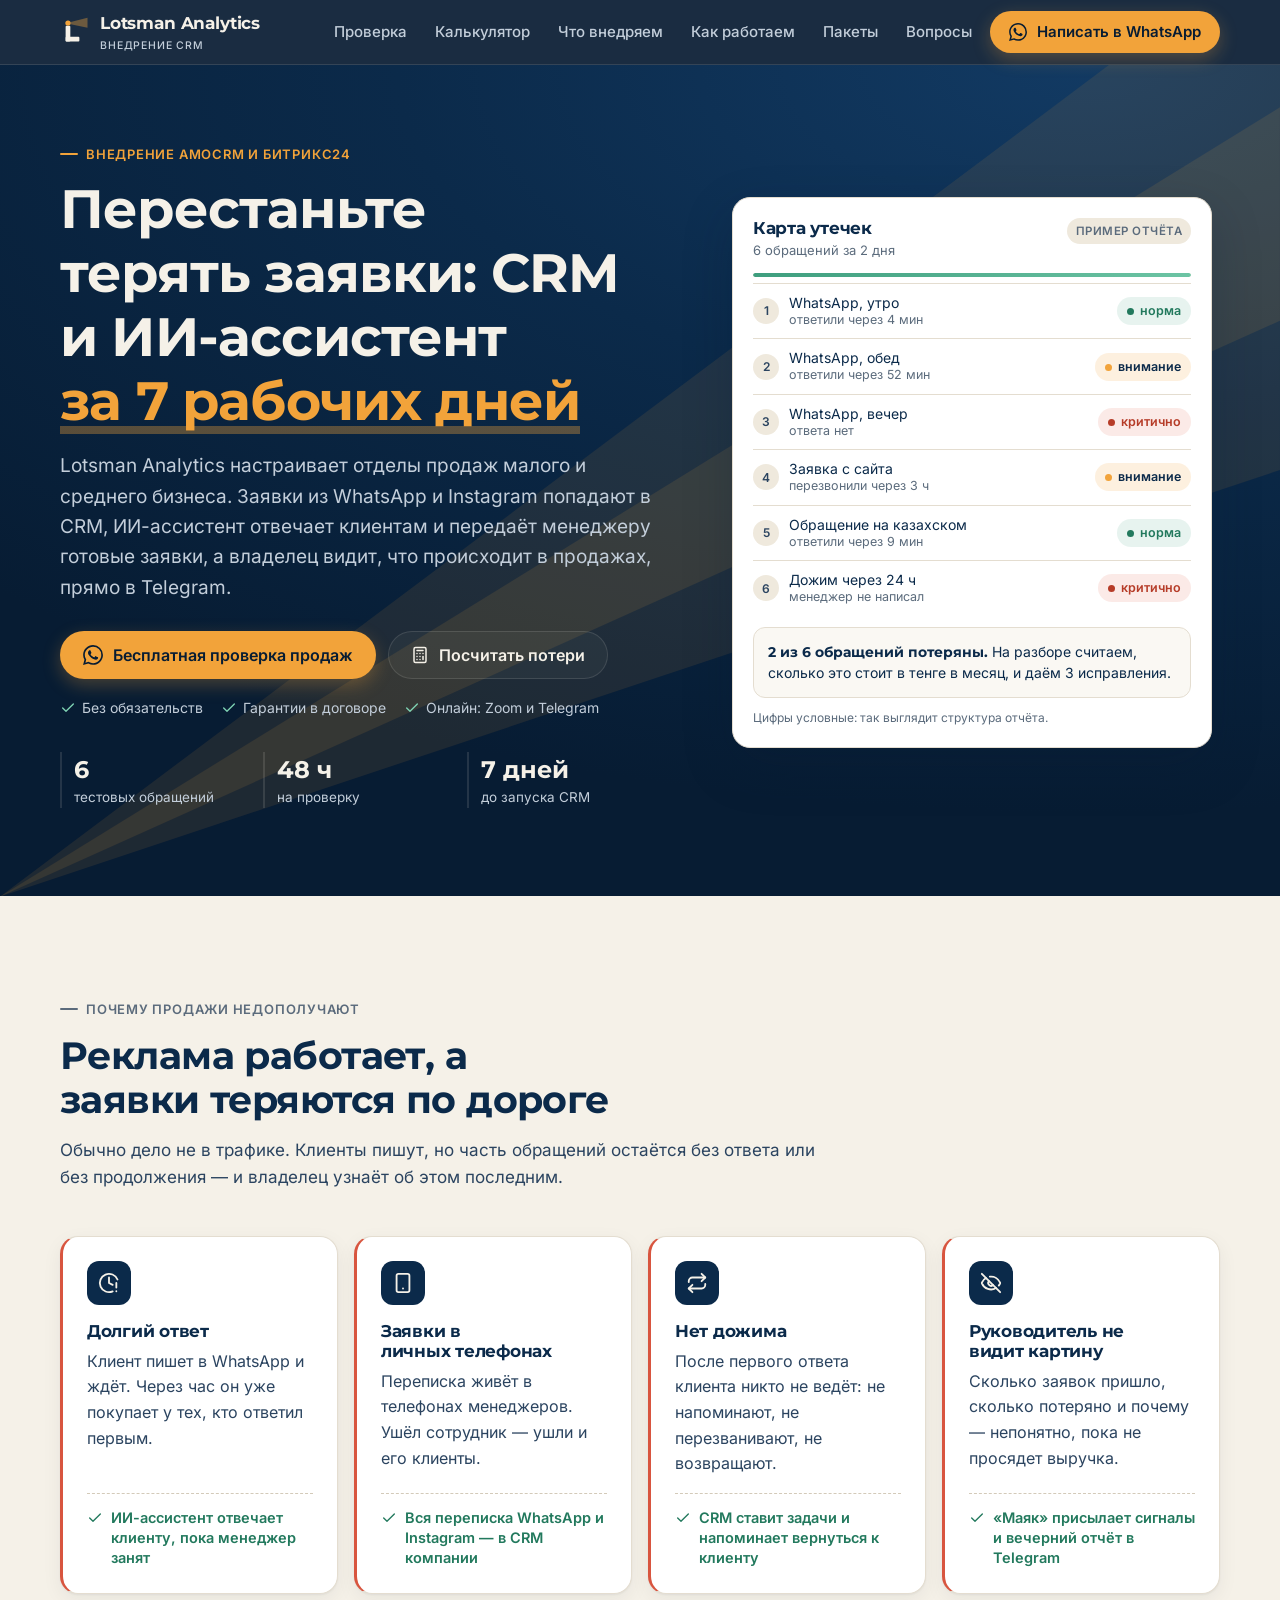
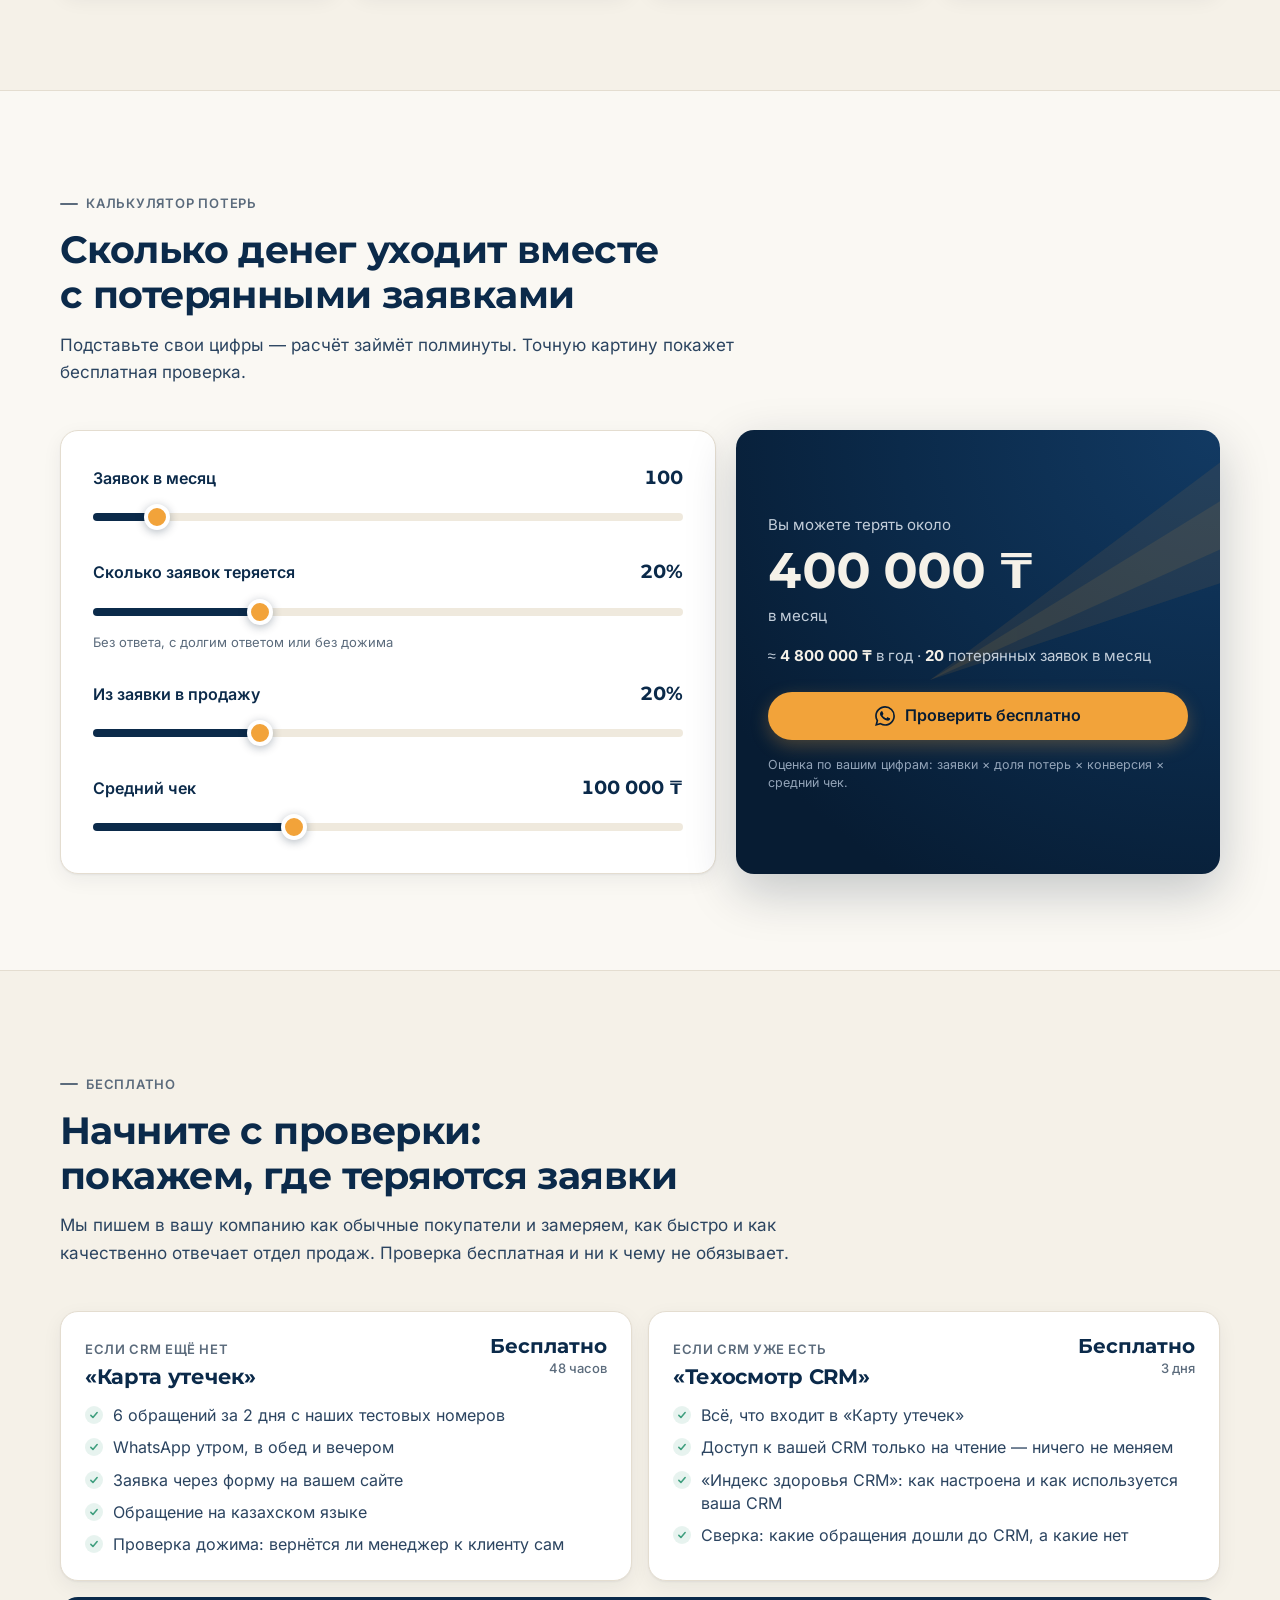
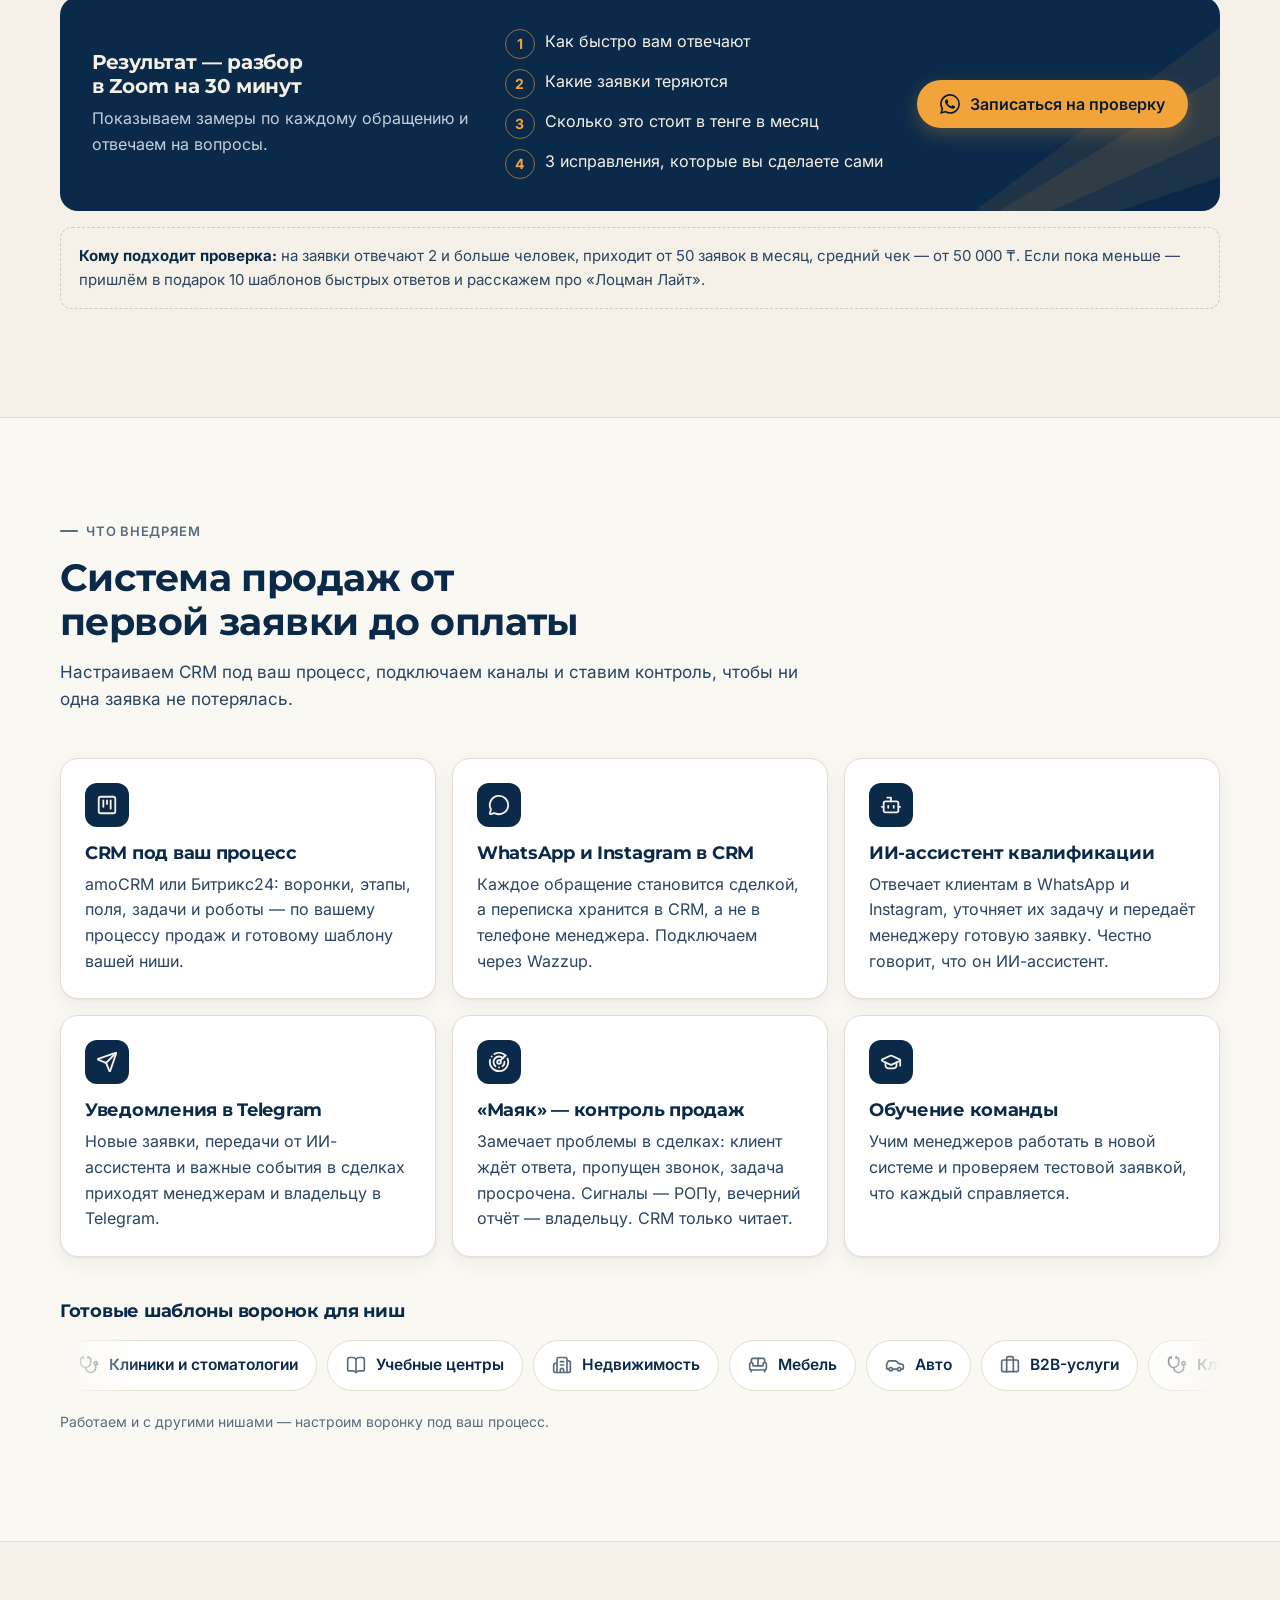
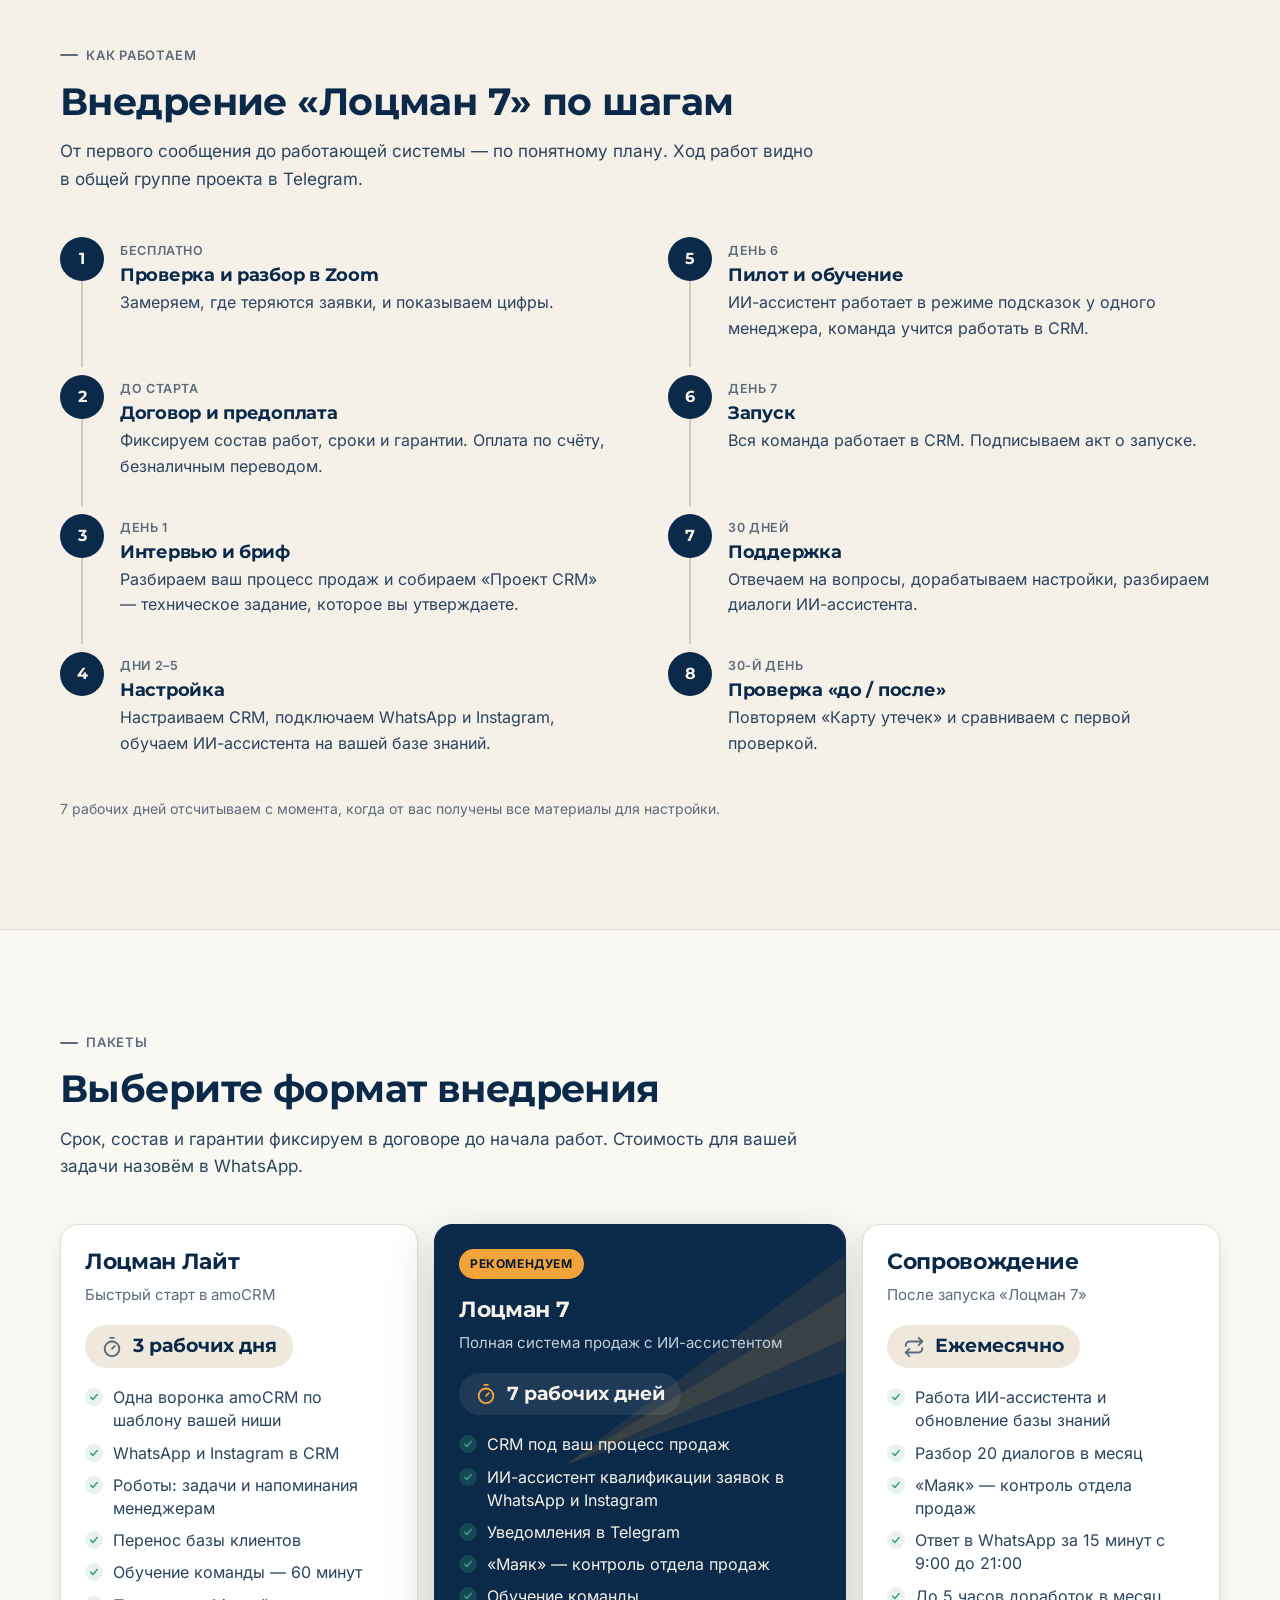
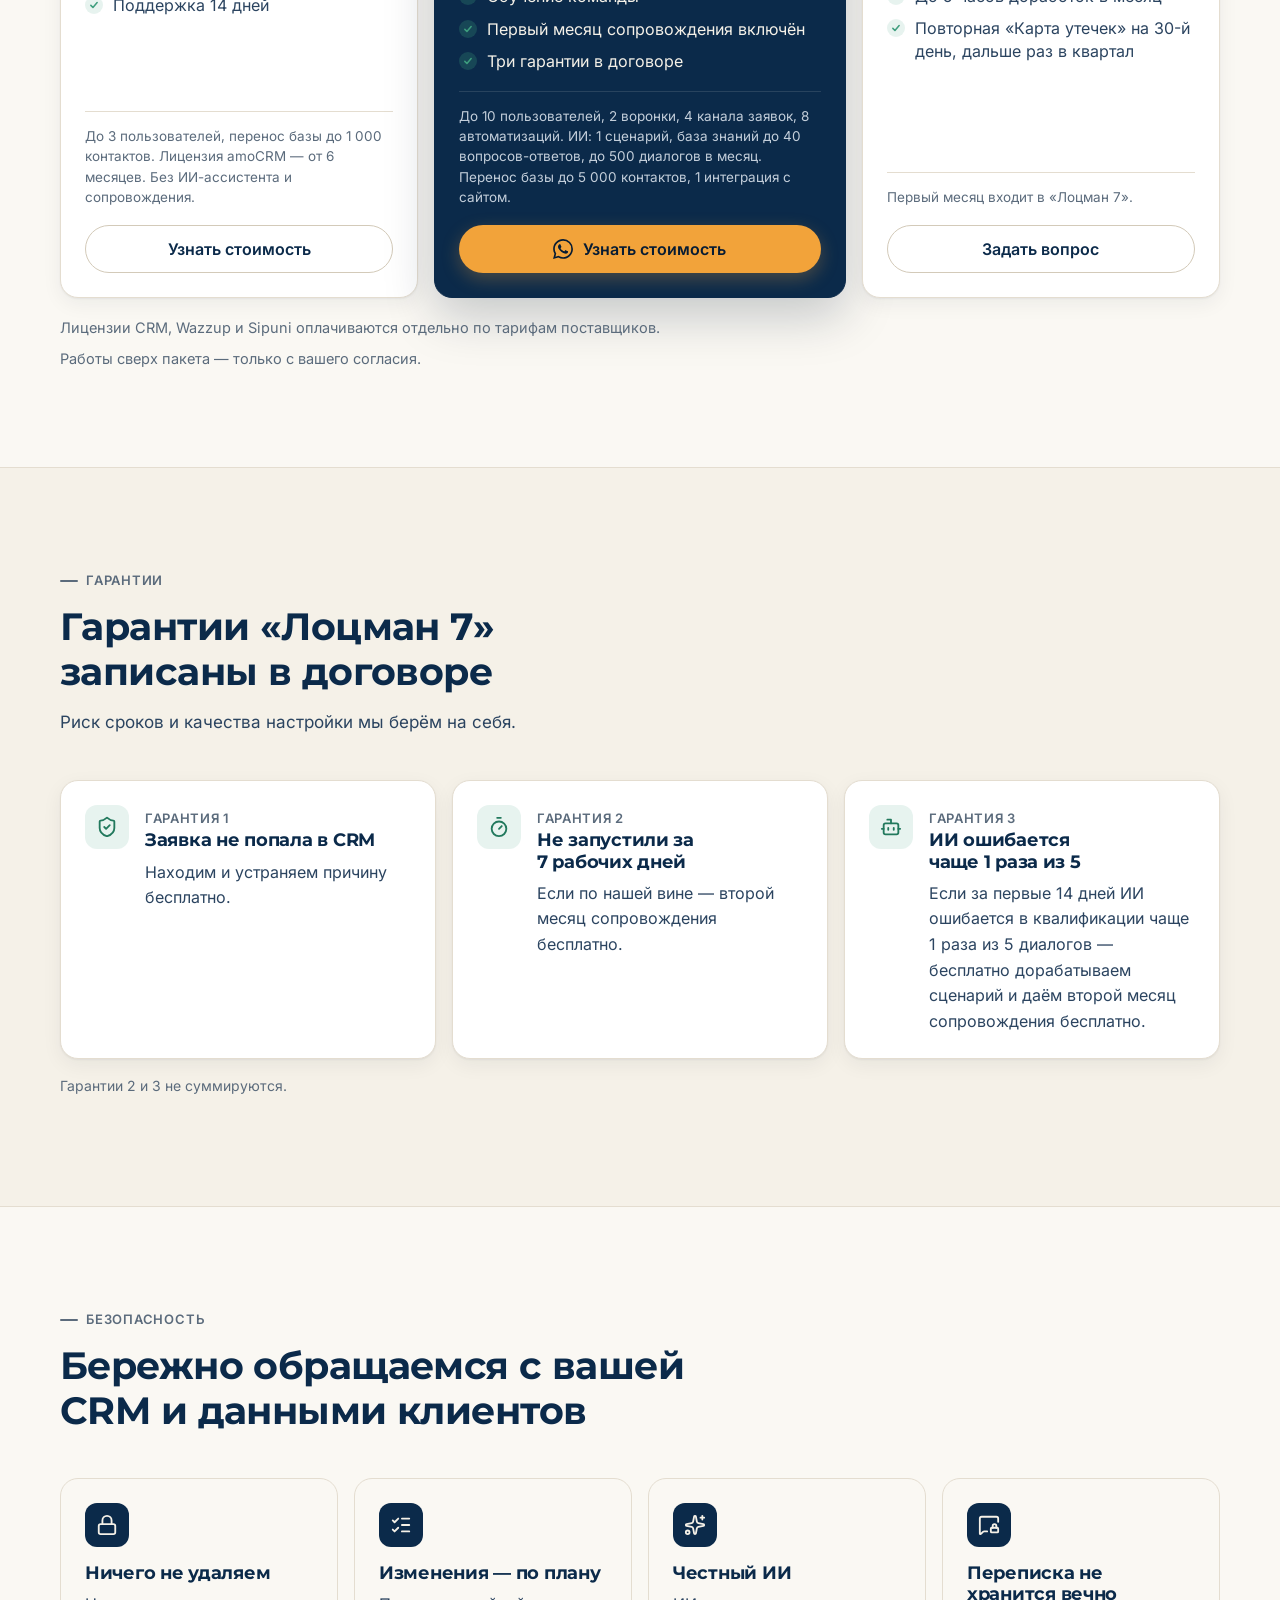
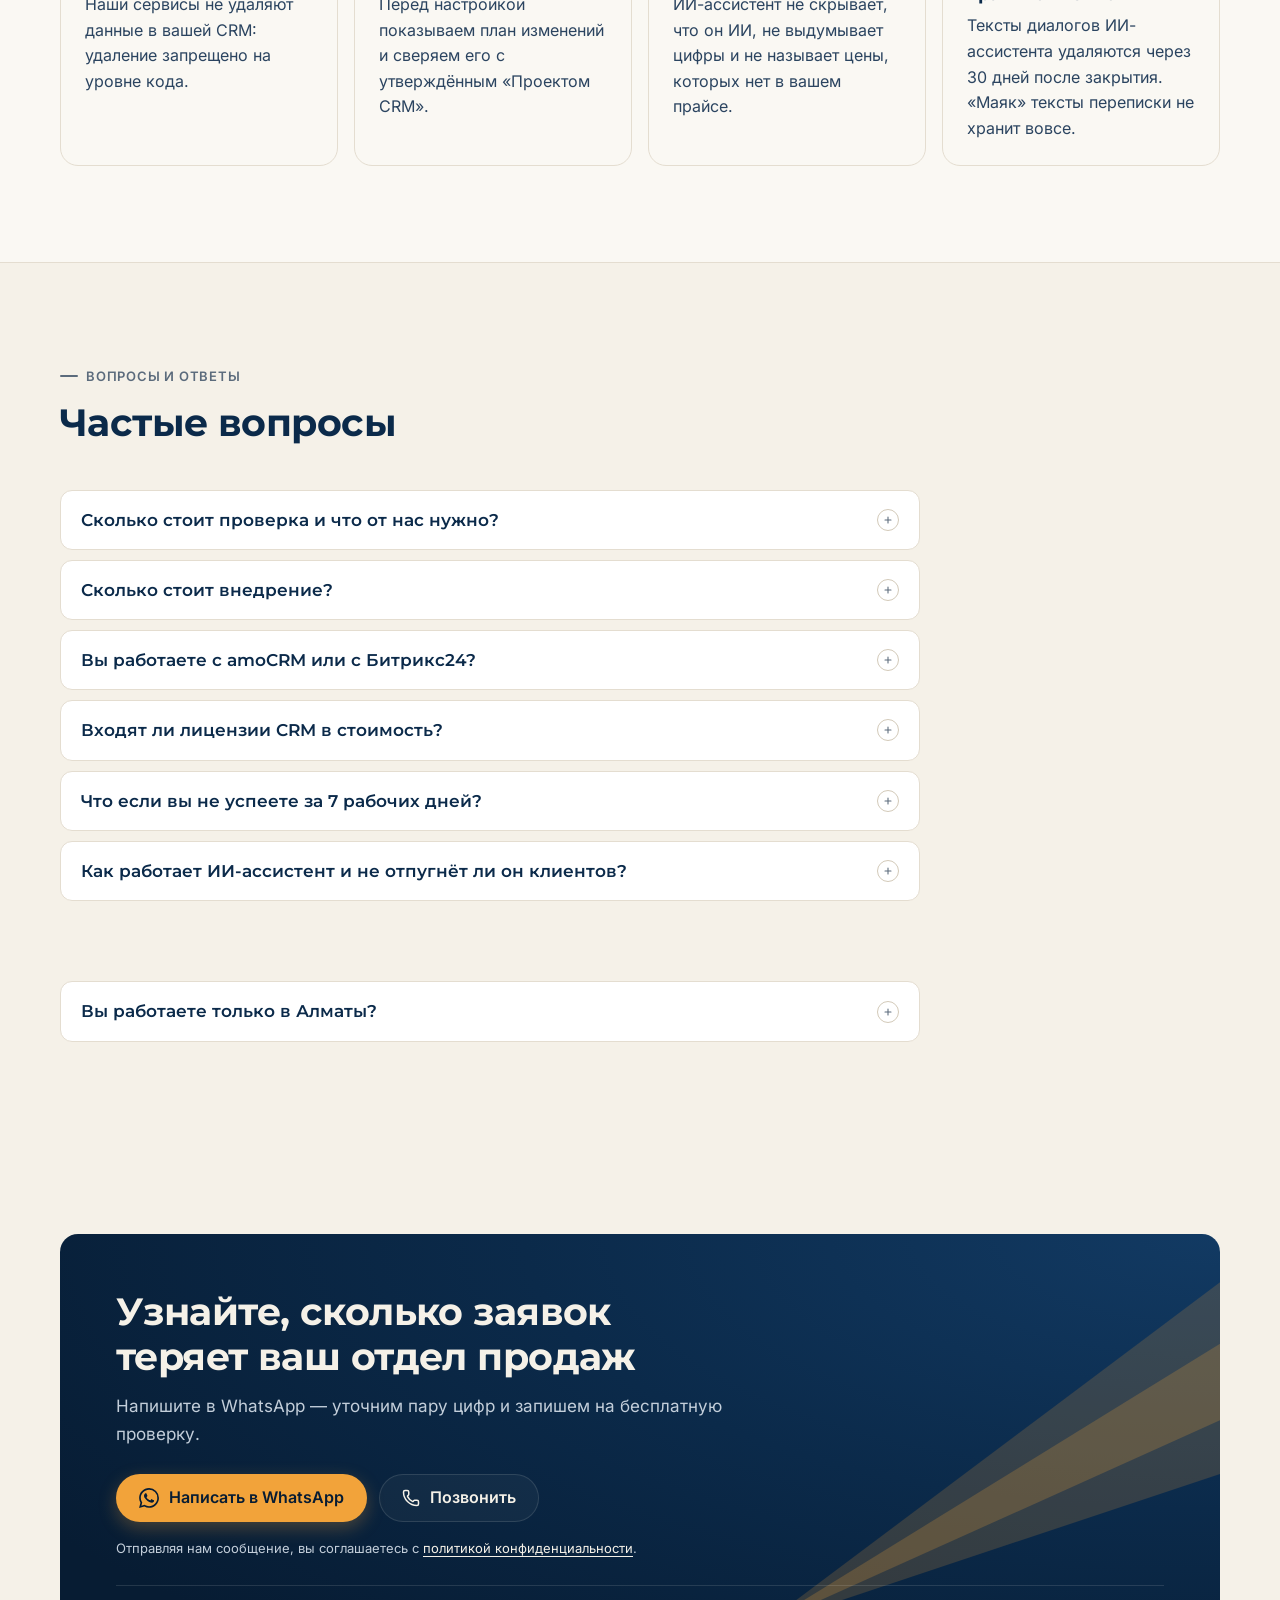
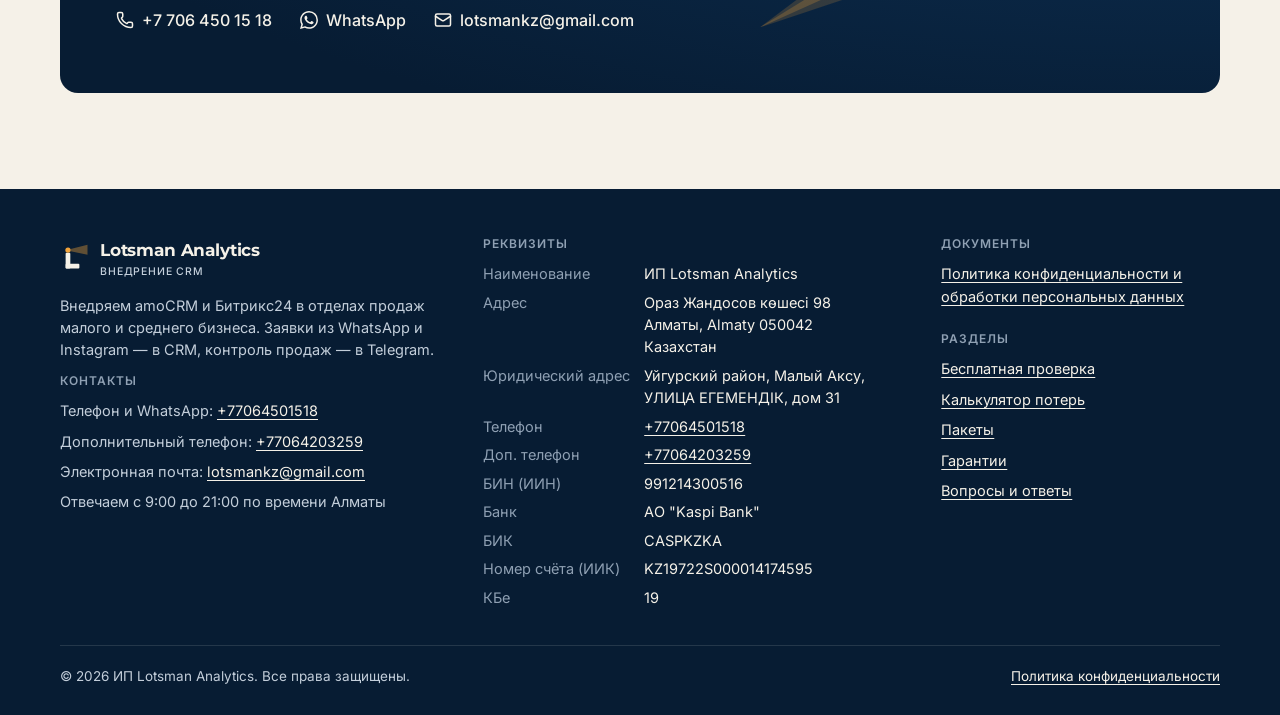
==== index.html @ 72b91cef "Fix stale styles after updates: version CSS/JS and revalidate pages Browsers that had visited the si" ====
<!doctype html>
<html lang="ru">
<head>
  <meta charset="utf-8">
  <meta name="viewport" content="width=device-width, initial-scale=1">
  <meta name="facebook-domain-verification" content="cef0v7srx49qwy88oz8ga9rfdm6wte" />
  <title>Lotsman Analytics — внедрение amoCRM и Битрикс24 за 7 рабочих дней</title>
  <meta name="description" content="ИП Lotsman Analytics внедряет amoCRM и Битрикс24 в отделах продаж: заявки из WhatsApp и Instagram в CRM, ИИ-ассистент квалификации, контроль продаж в Telegram. Бесплатная проверка отдела продаж.">
  <meta name="theme-color" content="#071c33">
  <meta property="og:type" content="website">
  <meta property="og:locale" content="ru_RU">
  <meta property="og:site_name" content="Lotsman Analytics">
  <meta property="og:title" content="Lotsman Analytics — CRM и ИИ-ассистент за 7 рабочих дней">
  <meta property="og:description" content="Находим, где отдел продаж теряет заявки, и настраиваем amoCRM или Битрикс24 под ваш процесс. Проверка отдела продаж — бесплатно.">
  <meta property="og:url" content="https://lotsman.kz/">
  <meta property="og:image" content="https://lotsman.kz/assets/og.jpg">
  <meta property="og:image:width" content="1200">
  <meta property="og:image:height" content="630">
  <link rel="canonical" href="https://lotsman.kz/">
  <link rel="icon" href="/favicon.svg" type="image/svg+xml">
  <link rel="apple-touch-icon" href="/apple-touch-icon.png">
  <link rel="preload" href="/assets/fonts/montserrat-cyrillic-wght-normal.woff2" as="font" type="font/woff2" crossorigin>
  <link rel="preload" href="/assets/fonts/inter-cyrillic-wght-normal.woff2" as="font" type="font/woff2" crossorigin>
  <link rel="stylesheet" href="/assets/styles.css?v=fd46800ee1">
  <script src="/assets/site.js?v=9606e13148"></script>
  <script type="application/ld+json">
  {
    "@context": "https://schema.org",
    "@type": "Organization",
    "name": "Lotsman Analytics",
    "url": "https://lotsman.kz/",
    "logo": "https://lotsman.kz/favicon.svg",
    "legalName": "ИП Lotsman Analytics",
    "description": "Внедрение amoCRM и Битрикс24 в отделах продаж малого и среднего бизнеса.",
    "telephone": "+77064501518",
    "email": "lotsmankz@gmail.com",
    "taxID": "991214300516",
    "address": {
      "@type": "PostalAddress",
      "streetAddress": "Ораз Жандосов көшесі 98",
      "addressLocality": "Алматы",
      "addressRegion": "Almaty",
      "postalCode": "050042",
      "addressCountry": "KZ"
    }
  }
  </script>
</head>
<body>
<a class="skip" href="#main">Перейти к содержанию</a>
<header class="header">
  <div class="wrap">
    <a class="brand" href="/" aria-label="Lotsman Analytics — на главную">
      <svg width="30" height="30" viewBox="0 0 48 48" aria-hidden="true"><polygon points="17,8 44,1 44,17 17,11.5" fill="#F2A33A" fill-opacity=".38"/><rect x="9" y="14" width="7.5" height="25" rx="1.5" fill="currentColor"/><rect x="9" y="31.5" width="22" height="7.5" rx="1.5" fill="currentColor"/><circle cx="12.75" cy="9.75" r="4.25" fill="#F2A33A"/></svg>
      <span>Lotsman Analytics<small>Внедрение CRM</small></span>
    </a>
    <nav class="nav" aria-label="Разделы сайта">
      <a href="/#check">Проверка</a>
      <a href="/#calc">Калькулятор</a>
      <a href="/#services">Что внедряем</a>
      <a href="/#process">Как работаем</a>
      <a href="/#packages">Пакеты</a>
      <a href="/#faq">Вопросы</a>
    </nav>
    <a class="btn btn-primary header-cta" href="https://wa.me/77064501518?text=%D0%97%D0%B4%D1%80%D0%B0%D0%B2%D1%81%D1%82%D0%B2%D1%83%D0%B9%D1%82%D0%B5!%20%D0%A5%D0%BE%D1%87%D1%83%20%D0%B1%D0%B5%D1%81%D0%BF%D0%BB%D0%B0%D1%82%D0%BD%D1%83%D1%8E%20%D0%BF%D1%80%D0%BE%D0%B2%D0%B5%D1%80%D0%BA%D1%83%20%D0%BE%D1%82%D0%B4%D0%B5%D0%BB%D0%B0%20%D0%BF%D1%80%D0%BE%D0%B4%D0%B0%D0%B6" target="_blank" rel="noopener"><svg width="18" height="18" viewBox="0 0 24 24" fill="currentColor" aria-hidden="true"><path d="M17.472 14.382c-.297-.149-1.758-.867-2.03-.967-.273-.099-.471-.148-.67.15-.197.297-.767.966-.94 1.164-.173.199-.347.223-.644.075-.297-.15-1.255-.463-2.39-1.475-.883-.788-1.48-1.761-1.653-2.059-.173-.297-.018-.458.13-.606.134-.133.298-.347.446-.52.149-.174.198-.298.298-.497.099-.198.05-.371-.025-.52-.075-.149-.669-1.612-.916-2.207-.242-.579-.487-.5-.669-.51-.173-.008-.371-.01-.57-.01-.198 0-.52.074-.792.372-.272.297-1.04 1.016-1.04 2.479 0 1.462 1.065 2.875 1.213 3.074.149.198 2.096 3.2 5.077 4.487.709.306 1.262.489 1.694.625.712.227 1.36.195 1.871.118.571-.085 1.758-.719 2.006-1.413.248-.694.248-1.289.173-1.413-.074-.124-.272-.198-.57-.347m-5.421 7.403h-.004a9.87 9.87 0 01-5.031-1.378l-.361-.214-3.741.982.998-3.648-.235-.374a9.86 9.86 0 01-1.51-5.26c.001-5.45 4.436-9.884 9.888-9.884 2.64 0 5.122 1.03 6.988 2.898a9.825 9.825 0 012.893 6.994c-.003 5.45-4.437 9.884-9.885 9.884m8.413-18.297A11.815 11.815 0 0012.05 0C5.495 0 .16 5.335.157 11.892c0 2.096.547 4.142 1.588 5.945L.057 24l6.305-1.654a11.882 11.882 0 005.683 1.448h.005c6.554 0 11.89-5.335 11.893-11.893a11.821 11.821 0 00-3.48-8.413Z"/></svg> Написать в WhatsApp</a>
    <button class="menu-btn" type="button" aria-expanded="false" aria-controls="mobile-nav" aria-label="Открыть меню"><svg width="22" height="22" viewBox="0 0 24 24" fill="none" stroke="currentColor" stroke-width="2" stroke-linecap="round" stroke-linejoin="round" aria-hidden="true"><path d="M4 5h16" /><path d="M4 12h16" /><path d="M4 19h16" /></svg></button>
  </div>
  <nav class="mobile-nav" id="mobile-nav" aria-label="Разделы сайта">
    <a href="/#check">Бесплатная проверка</a>
    <a href="/#calc">Калькулятор потерь</a>
    <a href="/#services">Что внедряем</a>
    <a href="/#process">Как работаем</a>
    <a href="/#packages">Пакеты</a>
    <a href="/#faq">Вопросы</a>
    <a href="/#contacts">Контакты</a>
    <a class="btn btn-primary" href="https://wa.me/77064501518?text=%D0%97%D0%B4%D1%80%D0%B0%D0%B2%D1%81%D1%82%D0%B2%D1%83%D0%B9%D1%82%D0%B5!%20%D0%A5%D0%BE%D1%87%D1%83%20%D0%B1%D0%B5%D1%81%D0%BF%D0%BB%D0%B0%D1%82%D0%BD%D1%83%D1%8E%20%D0%BF%D1%80%D0%BE%D0%B2%D0%B5%D1%80%D0%BA%D1%83%20%D0%BE%D1%82%D0%B4%D0%B5%D0%BB%D0%B0%20%D0%BF%D1%80%D0%BE%D0%B4%D0%B0%D0%B6" target="_blank" rel="noopener"><svg width="18" height="18" viewBox="0 0 24 24" fill="currentColor" aria-hidden="true"><path d="M17.472 14.382c-.297-.149-1.758-.867-2.03-.967-.273-.099-.471-.148-.67.15-.197.297-.767.966-.94 1.164-.173.199-.347.223-.644.075-.297-.15-1.255-.463-2.39-1.475-.883-.788-1.48-1.761-1.653-2.059-.173-.297-.018-.458.13-.606.134-.133.298-.347.446-.52.149-.174.198-.298.298-.497.099-.198.05-.371-.025-.52-.075-.149-.669-1.612-.916-2.207-.242-.579-.487-.5-.669-.51-.173-.008-.371-.01-.57-.01-.198 0-.52.074-.792.372-.272.297-1.04 1.016-1.04 2.479 0 1.462 1.065 2.875 1.213 3.074.149.198 2.096 3.2 5.077 4.487.709.306 1.262.489 1.694.625.712.227 1.36.195 1.871.118.571-.085 1.758-.719 2.006-1.413.248-.694.248-1.289.173-1.413-.074-.124-.272-.198-.57-.347m-5.421 7.403h-.004a9.87 9.87 0 01-5.031-1.378l-.361-.214-3.741.982.998-3.648-.235-.374a9.86 9.86 0 01-1.51-5.26c.001-5.45 4.436-9.884 9.888-9.884 2.64 0 5.122 1.03 6.988 2.898a9.825 9.825 0 012.893 6.994c-.003 5.45-4.437 9.884-9.885 9.884m8.413-18.297A11.815 11.815 0 0012.05 0C5.495 0 .16 5.335.157 11.892c0 2.096.547 4.142 1.588 5.945L.057 24l6.305-1.654a11.882 11.882 0 005.683 1.448h.005c6.554 0 11.89-5.335 11.893-11.893a11.821 11.821 0 00-3.48-8.413Z"/></svg> Написать в WhatsApp</a>
  </nav>
</header>

<main id="main">
  <!-- ============ Первый экран ============ -->
  <section class="hero" id="top">
    <svg class="ray" viewBox="0 0 240 200" aria-hidden="true"><polygon points="0,200 240,20 240,120" fill="#F2A33A" fill-opacity=".18"/><polygon points="0,200 240,52 240,92" fill="#F2A33A" fill-opacity=".22"/></svg>
    <div class="wrap">
      <div class="hero-copy">
        <span class="eyebrow enter" style="--d: 0">Внедрение amoCRM и Битрикс24</span>
        <h1 class="enter" style="--d: 1">Перестаньте терять заявки: CRM и ИИ-ассистент <em>за 7&nbsp;рабочих&nbsp;дней</em></h1>
        <p class="lead enter" style="--d: 2">Lotsman Analytics настраивает отделы продаж малого и среднего бизнеса. Заявки из WhatsApp и Instagram попадают в CRM, ИИ-ассистент отвечает клиентам и передаёт менеджеру готовые заявки, а владелец видит, что происходит в продажах, прямо в Telegram.</p>
        <div class="hero-actions enter" style="--d: 3">
          <a class="btn btn-primary btn-shine" href="https://wa.me/77064501518?text=%D0%97%D0%B4%D1%80%D0%B0%D0%B2%D1%81%D1%82%D0%B2%D1%83%D0%B9%D1%82%D0%B5!%20%D0%A5%D0%BE%D1%87%D1%83%20%D0%B1%D0%B5%D1%81%D0%BF%D0%BB%D0%B0%D1%82%D0%BD%D1%83%D1%8E%20%D0%BF%D1%80%D0%BE%D0%B2%D0%B5%D1%80%D0%BA%D1%83%20%D0%BE%D1%82%D0%B4%D0%B5%D0%BB%D0%B0%20%D0%BF%D1%80%D0%BE%D0%B4%D0%B0%D0%B6" target="_blank" rel="noopener"><svg width="20" height="20" viewBox="0 0 24 24" fill="currentColor" aria-hidden="true"><path d="M17.472 14.382c-.297-.149-1.758-.867-2.03-.967-.273-.099-.471-.148-.67.15-.197.297-.767.966-.94 1.164-.173.199-.347.223-.644.075-.297-.15-1.255-.463-2.39-1.475-.883-.788-1.48-1.761-1.653-2.059-.173-.297-.018-.458.13-.606.134-.133.298-.347.446-.52.149-.174.198-.298.298-.497.099-.198.05-.371-.025-.52-.075-.149-.669-1.612-.916-2.207-.242-.579-.487-.5-.669-.51-.173-.008-.371-.01-.57-.01-.198 0-.52.074-.792.372-.272.297-1.04 1.016-1.04 2.479 0 1.462 1.065 2.875 1.213 3.074.149.198 2.096 3.2 5.077 4.487.709.306 1.262.489 1.694.625.712.227 1.36.195 1.871.118.571-.085 1.758-.719 2.006-1.413.248-.694.248-1.289.173-1.413-.074-.124-.272-.198-.57-.347m-5.421 7.403h-.004a9.87 9.87 0 01-5.031-1.378l-.361-.214-3.741.982.998-3.648-.235-.374a9.86 9.86 0 01-1.51-5.26c.001-5.45 4.436-9.884 9.888-9.884 2.64 0 5.122 1.03 6.988 2.898a9.825 9.825 0 012.893 6.994c-.003 5.45-4.437 9.884-9.885 9.884m8.413-18.297A11.815 11.815 0 0012.05 0C5.495 0 .16 5.335.157 11.892c0 2.096.547 4.142 1.588 5.945L.057 24l6.305-1.654a11.882 11.882 0 005.683 1.448h.005c6.554 0 11.89-5.335 11.893-11.893a11.821 11.821 0 00-3.48-8.413Z"/></svg> Бесплатная проверка продаж</a>
          <a class="btn btn-ghost" href="#calc"><svg width="18" height="18" viewBox="0 0 24 24" fill="none" stroke="currentColor" stroke-width="2" stroke-linecap="round" stroke-linejoin="round" aria-hidden="true"><rect width="16" height="20" x="4" y="2" rx="2" /><line x1="8" x2="16" y1="6" y2="6" /><line x1="16" x2="16" y1="14" y2="18" /><path d="M16 10h.01" /><path d="M12 10h.01" /><path d="M8 10h.01" /><path d="M12 14h.01" /><path d="M8 14h.01" /><path d="M12 18h.01" /><path d="M8 18h.01" /></svg> Посчитать потери</a>
        </div>
        <ul class="trust enter" style="--d: 4">
          <li><svg width="16" height="16" viewBox="0 0 24 24" fill="none" stroke="currentColor" stroke-width="2" stroke-linecap="round" stroke-linejoin="round" aria-hidden="true"><path d="M20 6 9 17l-5-5" /></svg> Без обязательств</li>
          <li><svg width="16" height="16" viewBox="0 0 24 24" fill="none" stroke="currentColor" stroke-width="2" stroke-linecap="round" stroke-linejoin="round" aria-hidden="true"><path d="M20 6 9 17l-5-5" /></svg> Гарантии в договоре</li>
          <li><svg width="16" height="16" viewBox="0 0 24 24" fill="none" stroke="currentColor" stroke-width="2" stroke-linecap="round" stroke-linejoin="round" aria-hidden="true"><path d="M20 6 9 17l-5-5" /></svg> Онлайн: Zoom и Telegram</li>
        </ul>
        <ul class="facts enter" style="--d: 5">
          <li><b><span data-count="6">6</span></b>тестовых обращений</li>
          <li><b><span data-count="48">48</span> ч</b>на проверку</li>
          <li><b><span data-count="7">7</span> дней</b>до запуска CRM</li>
        </ul>
      </div>

      <figure class="report enter-card" aria-label="Пример отчёта «Карта утечек»">
        <div class="report-head">
          <div>
            <h2>Карта утечек</h2>
            <p>6 обращений за 2 дня</p>
          </div>
          <span class="tag">Пример отчёта</span>
        </div>
        <div class="report-progress" aria-hidden="true"><span></span></div>
        <ul class="report-list">
          <li><span class="n">1</span><span class="what">WhatsApp, утро<small>ответили через 4 мин</small></span><span class="pill ok">норма</span></li>
          <li><span class="n">2</span><span class="what">WhatsApp, обед<small>ответили через 52 мин</small></span><span class="pill warn">внимание</span></li>
          <li><span class="n">3</span><span class="what">WhatsApp, вечер<small>ответа нет</small></span><span class="pill bad">критично</span></li>
          <li><span class="n">4</span><span class="what">Заявка с сайта<small>перезвонили через 3 ч</small></span><span class="pill warn">внимание</span></li>
          <li><span class="n">5</span><span class="what">Обращение на казахском<small>ответили через 9 мин</small></span><span class="pill ok">норма</span></li>
          <li><span class="n">6</span><span class="what">Дожим через 24 ч<small>менеджер не написал</small></span><span class="pill bad">критично</span></li>
        </ul>
        <div class="report-sum"><b>2 из 6 обращений потеряны.</b> На разборе считаем, сколько это стоит в тенге в месяц, и даём 3 исправления.</div>
        <figcaption class="report-note">Цифры условные: так выглядит структура отчёта.</figcaption>
      </figure>
    </div>
  </section>

  <!-- ============ Проблемы и решения ============ -->
  <section class="section pain" id="problem" aria-labelledby="problem-title">
    <div class="wrap">
      <div class="section-head" data-reveal>
        <span class="eyebrow">Почему продажи недополучают</span>
        <h2 id="problem-title">Реклама работает, а заявки теряются по дороге</h2>
        <p>Обычно дело не в трафике. Клиенты пишут, но часть обращений остаётся без ответа или без продолжения — и владелец узнаёт об этом последним.</p>
      </div>
      <div class="grid grid-4" data-stagger>
        <article class="card pain-card" data-reveal>
          <div class="icon"><svg width="22" height="22" viewBox="0 0 24 24" fill="none" stroke="currentColor" stroke-width="2" stroke-linecap="round" stroke-linejoin="round" aria-hidden="true"><path d="M12 6v6l4 2" /><path d="M20 12v5" /><path d="M20 21h.01" /><path d="M21.25 8.2A10 10 0 1 0 16 21.16" /></svg></div>
          <h3>Долгий ответ</h3>
          <p>Клиент пишет в WhatsApp и ждёт. Через час он уже покупает у тех, кто ответил первым.</p>
          <p class="fix"><svg width="16" height="16" viewBox="0 0 24 24" fill="none" stroke="currentColor" stroke-width="2" stroke-linecap="round" stroke-linejoin="round" aria-hidden="true"><path d="M20 6 9 17l-5-5" /></svg><span>ИИ-ассистент отвечает клиенту, пока менеджер занят</span></p>
        </article>
        <article class="card pain-card" data-reveal>
          <div class="icon"><svg width="22" height="22" viewBox="0 0 24 24" fill="none" stroke="currentColor" stroke-width="2" stroke-linecap="round" stroke-linejoin="round" aria-hidden="true"><rect width="14" height="20" x="5" y="2" rx="2" ry="2" /><path d="M12 18h.01" /></svg></div>
          <h3>Заявки в личных телефонах</h3>
          <p>Переписка живёт в телефонах менеджеров. Ушёл сотрудник — ушли и его клиенты.</p>
          <p class="fix"><svg width="16" height="16" viewBox="0 0 24 24" fill="none" stroke="currentColor" stroke-width="2" stroke-linecap="round" stroke-linejoin="round" aria-hidden="true"><path d="M20 6 9 17l-5-5" /></svg><span>Вся переписка WhatsApp и Instagram — в CRM компании</span></p>
        </article>
        <article class="card pain-card" data-reveal>
          <div class="icon"><svg width="22" height="22" viewBox="0 0 24 24" fill="none" stroke="currentColor" stroke-width="2" stroke-linecap="round" stroke-linejoin="round" aria-hidden="true"><path d="m17 2 4 4-4 4" /><path d="M3 11v-1a4 4 0 0 1 4-4h14" /><path d="m7 22-4-4 4-4" /><path d="M21 13v1a4 4 0 0 1-4 4H3" /></svg></div>
          <h3>Нет дожима</h3>
          <p>После первого ответа клиента никто не ведёт: не напоминают, не перезванивают, не возвращают.</p>
          <p class="fix"><svg width="16" height="16" viewBox="0 0 24 24" fill="none" stroke="currentColor" stroke-width="2" stroke-linecap="round" stroke-linejoin="round" aria-hidden="true"><path d="M20 6 9 17l-5-5" /></svg><span>CRM ставит задачи и напоминает вернуться к клиенту</span></p>
        </article>
        <article class="card pain-card" data-reveal>
          <div class="icon"><svg width="22" height="22" viewBox="0 0 24 24" fill="none" stroke="currentColor" stroke-width="2" stroke-linecap="round" stroke-linejoin="round" aria-hidden="true"><path d="M10.733 5.076a10.744 10.744 0 0 1 11.205 6.575 1 1 0 0 1 0 .696 10.747 10.747 0 0 1-1.444 2.49" /><path d="M14.084 14.158a3 3 0 0 1-4.242-4.242" /><path d="M17.479 17.499a10.75 10.75 0 0 1-15.417-5.151 1 1 0 0 1 0-.696 10.75 10.75 0 0 1 4.446-5.143" /><path d="m2 2 20 20" /></svg></div>
          <h3>Руководитель не видит картину</h3>
          <p>Сколько заявок пришло, сколько потеряно и почему — непонятно, пока не просядет выручка.</p>
          <p class="fix"><svg width="16" height="16" viewBox="0 0 24 24" fill="none" stroke="currentColor" stroke-width="2" stroke-linecap="round" stroke-linejoin="round" aria-hidden="true"><path d="M20 6 9 17l-5-5" /></svg><span>«Маяк» присылает сигналы и вечерний отчёт в Telegram</span></p>
        </article>
      </div>
    </div>
  </section>

  <!-- ============ Калькулятор потерь ============ -->
  <section class="section alt" id="calc" aria-labelledby="calc-title">
    <div class="wrap">
      <div class="section-head" data-reveal>
        <span class="eyebrow">Калькулятор потерь</span>
        <h2 id="calc-title">Сколько денег уходит вместе с потерянными заявками</h2>
        <p>Подставьте свои цифры — расчёт займёт полминуты. Точную картину покажет бесплатная проверка.</p>
      </div>
      <div class="calc" data-reveal="zoom">
        <div class="calc-inputs">
          <label class="field">
            <span class="field-top"><span>Заявок в месяц</span><output id="o-leads" for="c-leads">100</output></span>
            <input type="range" id="c-leads" min="10" max="1000" step="10" value="100">
          </label>
          <label class="field">
            <span class="field-top"><span>Сколько заявок теряется</span><output id="o-loss" for="c-loss">20%</output></span>
            <input type="range" id="c-loss" min="5" max="60" step="1" value="20">
            <span class="field-hint">Без ответа, с долгим ответом или без дожима</span>
          </label>
          <label class="field">
            <span class="field-top"><span>Из заявки в продажу</span><output id="o-conv" for="c-conv">20%</output></span>
            <input type="range" id="c-conv" min="5" max="60" step="1" value="20">
          </label>
          <label class="field">
            <span class="field-top"><span>Средний чек</span><output id="o-check" for="c-check">100&nbsp;000&nbsp;₸</output></span>
            <input type="range" id="c-check" min="0" max="15" step="1" value="5">
          </label>
        </div>
        <div class="calc-result">
          <svg class="ray" viewBox="0 0 240 200" aria-hidden="true"><polygon points="0,200 240,20 240,120" fill="#F2A33A" fill-opacity=".18"/><polygon points="0,200 240,52 240,92" fill="#F2A33A" fill-opacity=".22"/></svg>
          <span class="calc-label">Вы можете терять около</span>
          <strong class="calc-sum"><span id="c-month">400&nbsp;000</span>&nbsp;₸</strong>
          <span class="calc-label">в месяц</span>
          <p class="calc-meta">≈ <b><span id="c-year">4&nbsp;800&nbsp;000</span>&nbsp;₸</b> в год · <b id="c-lost">20</b> потерянных заявок в месяц</p>
          <a class="btn btn-primary btn-shine" id="c-cta" href="https://wa.me/77064501518?text=%D0%97%D0%B4%D1%80%D0%B0%D0%B2%D1%81%D1%82%D0%B2%D1%83%D0%B9%D1%82%D0%B5!%20%D0%A5%D0%BE%D1%87%D1%83%20%D0%B1%D0%B5%D1%81%D0%BF%D0%BB%D0%B0%D1%82%D0%BD%D1%83%D1%8E%20%D0%BF%D1%80%D0%BE%D0%B2%D0%B5%D1%80%D0%BA%D1%83%20%D0%BE%D1%82%D0%B4%D0%B5%D0%BB%D0%B0%20%D0%BF%D1%80%D0%BE%D0%B4%D0%B0%D0%B6" target="_blank" rel="noopener"><svg width="20" height="20" viewBox="0 0 24 24" fill="currentColor" aria-hidden="true"><path d="M17.472 14.382c-.297-.149-1.758-.867-2.03-.967-.273-.099-.471-.148-.67.15-.197.297-.767.966-.94 1.164-.173.199-.347.223-.644.075-.297-.15-1.255-.463-2.39-1.475-.883-.788-1.48-1.761-1.653-2.059-.173-.297-.018-.458.13-.606.134-.133.298-.347.446-.52.149-.174.198-.298.298-.497.099-.198.05-.371-.025-.52-.075-.149-.669-1.612-.916-2.207-.242-.579-.487-.5-.669-.51-.173-.008-.371-.01-.57-.01-.198 0-.52.074-.792.372-.272.297-1.04 1.016-1.04 2.479 0 1.462 1.065 2.875 1.213 3.074.149.198 2.096 3.2 5.077 4.487.709.306 1.262.489 1.694.625.712.227 1.36.195 1.871.118.571-.085 1.758-.719 2.006-1.413.248-.694.248-1.289.173-1.413-.074-.124-.272-.198-.57-.347m-5.421 7.403h-.004a9.87 9.87 0 01-5.031-1.378l-.361-.214-3.741.982.998-3.648-.235-.374a9.86 9.86 0 01-1.51-5.26c.001-5.45 4.436-9.884 9.888-9.884 2.64 0 5.122 1.03 6.988 2.898a9.825 9.825 0 012.893 6.994c-.003 5.45-4.437 9.884-9.885 9.884m8.413-18.297A11.815 11.815 0 0012.05 0C5.495 0 .16 5.335.157 11.892c0 2.096.547 4.142 1.588 5.945L.057 24l6.305-1.654a11.882 11.882 0 005.683 1.448h.005c6.554 0 11.89-5.335 11.893-11.893a11.821 11.821 0 00-3.48-8.413Z"/></svg> Проверить бесплатно</a>
          <small class="calc-note">Оценка по вашим цифрам: заявки × доля потерь × конверсия × средний чек.</small>
        </div>
      </div>
    </div>
  </section>

  <!-- ============ Бесплатная проверка ============ -->
  <section class="section" id="check" aria-labelledby="check-title">
    <div class="wrap">
      <div class="section-head" data-reveal>
        <span class="eyebrow">Бесплатно</span>
        <h2 id="check-title">Начните с проверки: покажем, где теряются заявки</h2>
        <p>Мы пишем в вашу компанию как обычные покупатели и замеряем, как быстро и как качественно отвечает отдел продаж. Проверка бесплатная и ни к чему не обязывает.</p>
      </div>

      <div class="offer" data-stagger>
        <article class="card" data-reveal>
          <div class="offer-top">
            <div>
              <span class="who">Если CRM ещё нет</span>
              <h3>«Карта утечек»</h3>
            </div>
            <div class="price-tag">Бесплатно<small>48 часов</small></div>
          </div>
          <ul class="checks">
            <li>6 обращений за 2 дня с наших тестовых номеров</li>
            <li>WhatsApp утром, в обед и вечером</li>
            <li>Заявка через форму на вашем сайте</li>
            <li>Обращение на казахском языке</li>
            <li>Проверка дожима: вернётся ли менеджер к клиенту сам</li>
          </ul>
        </article>
        <article class="card" data-reveal>
          <div class="offer-top">
            <div>
              <span class="who">Если CRM уже есть</span>
              <h3>«Техосмотр CRM»</h3>
            </div>
            <div class="price-tag">Бесплатно<small>3 дня</small></div>
          </div>
          <ul class="checks">
            <li>Всё, что входит в «Карту утечек»</li>
            <li>Доступ к вашей CRM только на чтение — ничего не меняем</li>
            <li>«Индекс здоровья CRM»: как настроена и как используется ваша CRM</li>
            <li>Сверка: какие обращения дошли до CRM, а какие нет</li>
          </ul>
        </article>
      </div>

      <div class="result" data-reveal>
        <svg class="ray" viewBox="0 0 240 200" aria-hidden="true"><polygon points="0,200 240,20 240,120" fill="#F2A33A" fill-opacity=".18"/><polygon points="0,200 240,52 240,92" fill="#F2A33A" fill-opacity=".22"/></svg>
        <div>
          <h3>Результат — разбор в Zoom на 30 минут</h3>
          <p>Показываем замеры по каждому обращению и отвечаем на вопросы.</p>
        </div>
        <ol>
          <li>Как быстро вам отвечают</li>
          <li>Какие заявки теряются</li>
          <li>Сколько это стоит в тенге в месяц</li>
          <li>3 исправления, которые вы сделаете сами</li>
        </ol>
        <a class="btn btn-primary btn-shine" href="https://wa.me/77064501518?text=%D0%97%D0%B4%D1%80%D0%B0%D0%B2%D1%81%D1%82%D0%B2%D1%83%D0%B9%D1%82%D0%B5!%20%D0%A5%D0%BE%D1%87%D1%83%20%D0%B1%D0%B5%D1%81%D0%BF%D0%BB%D0%B0%D1%82%D0%BD%D1%83%D1%8E%20%D0%BF%D1%80%D0%BE%D0%B2%D0%B5%D1%80%D0%BA%D1%83%20%D0%BE%D1%82%D0%B4%D0%B5%D0%BB%D0%B0%20%D0%BF%D1%80%D0%BE%D0%B4%D0%B0%D0%B6" target="_blank" rel="noopener"><svg width="20" height="20" viewBox="0 0 24 24" fill="currentColor" aria-hidden="true"><path d="M17.472 14.382c-.297-.149-1.758-.867-2.03-.967-.273-.099-.471-.148-.67.15-.197.297-.767.966-.94 1.164-.173.199-.347.223-.644.075-.297-.15-1.255-.463-2.39-1.475-.883-.788-1.48-1.761-1.653-2.059-.173-.297-.018-.458.13-.606.134-.133.298-.347.446-.52.149-.174.198-.298.298-.497.099-.198.05-.371-.025-.52-.075-.149-.669-1.612-.916-2.207-.242-.579-.487-.5-.669-.51-.173-.008-.371-.01-.57-.01-.198 0-.52.074-.792.372-.272.297-1.04 1.016-1.04 2.479 0 1.462 1.065 2.875 1.213 3.074.149.198 2.096 3.2 5.077 4.487.709.306 1.262.489 1.694.625.712.227 1.36.195 1.871.118.571-.085 1.758-.719 2.006-1.413.248-.694.248-1.289.173-1.413-.074-.124-.272-.198-.57-.347m-5.421 7.403h-.004a9.87 9.87 0 01-5.031-1.378l-.361-.214-3.741.982.998-3.648-.235-.374a9.86 9.86 0 01-1.51-5.26c.001-5.45 4.436-9.884 9.888-9.884 2.64 0 5.122 1.03 6.988 2.898a9.825 9.825 0 012.893 6.994c-.003 5.45-4.437 9.884-9.885 9.884m8.413-18.297A11.815 11.815 0 0012.05 0C5.495 0 .16 5.335.157 11.892c0 2.096.547 4.142 1.588 5.945L.057 24l6.305-1.654a11.882 11.882 0 005.683 1.448h.005c6.554 0 11.89-5.335 11.893-11.893a11.821 11.821 0 00-3.48-8.413Z"/></svg> Записаться на проверку</a>
      </div>

      <p class="fit" data-reveal><b>Кому подходит проверка:</b> на заявки отвечают 2 и больше человек, приходит от 50 заявок в месяц, средний чек — от 50&nbsp;000&nbsp;₸. Если пока меньше — пришлём в подарок 10 шаблонов быстрых ответов и расскажем про «Лоцман Лайт».</p>
    </div>
  </section>

  <!-- ============ Что внедряем ============ -->
  <section class="section alt" id="services" aria-labelledby="services-title">
    <div class="wrap">
      <div class="section-head" data-reveal>
        <span class="eyebrow">Что внедряем</span>
        <h2 id="services-title">Система продаж от первой заявки до оплаты</h2>
        <p>Настраиваем CRM под ваш процесс, подключаем каналы и ставим контроль, чтобы ни одна заявка не потерялась.</p>
      </div>
      <div class="grid grid-3 feature-list" data-stagger>
        <article class="card" data-reveal>
          <div class="icon"><svg width="22" height="22" viewBox="0 0 24 24" fill="none" stroke="currentColor" stroke-width="2" stroke-linecap="round" stroke-linejoin="round" aria-hidden="true"><rect width="18" height="18" x="3" y="3" rx="2" /><path d="M8 7v7" /><path d="M12 7v4" /><path d="M16 7v9" /></svg></div>
          <h3>CRM под ваш процесс</h3>
          <p>amoCRM или Битрикс24: воронки, этапы, поля, задачи и роботы — по вашему процессу продаж и готовому шаблону вашей ниши.</p>
        </article>
        <article class="card" data-reveal>
          <div class="icon"><svg width="22" height="22" viewBox="0 0 24 24" fill="none" stroke="currentColor" stroke-width="2" stroke-linecap="round" stroke-linejoin="round" aria-hidden="true"><path d="M2.992 16.342a2 2 0 0 1 .094 1.167l-1.065 3.29a1 1 0 0 0 1.236 1.168l3.413-.998a2 2 0 0 1 1.099.092 10 10 0 1 0-4.777-4.719" /></svg></div>
          <h3>WhatsApp и Instagram в CRM</h3>
          <p>Каждое обращение становится сделкой, а переписка хранится в CRM, а не в телефоне менеджера. Подключаем через Wazzup.</p>
        </article>
        <article class="card" data-reveal>
          <div class="icon"><svg width="22" height="22" viewBox="0 0 24 24" fill="none" stroke="currentColor" stroke-width="2" stroke-linecap="round" stroke-linejoin="round" aria-hidden="true"><path d="M12 8V4H8" /><rect width="16" height="12" x="4" y="8" rx="2" /><path d="M2 14h2" /><path d="M20 14h2" /><path d="M15 13v2" /><path d="M9 13v2" /></svg></div>
          <h3>ИИ-ассистент квалификации</h3>
          <p>Отвечает клиентам в WhatsApp и Instagram, уточняет их задачу и передаёт менеджеру готовую заявку. Честно говорит, что он ИИ-ассистент.</p>
        </article>
        <article class="card" data-reveal>
          <div class="icon"><svg width="22" height="22" viewBox="0 0 24 24" fill="none" stroke="currentColor" stroke-width="2" stroke-linecap="round" stroke-linejoin="round" aria-hidden="true"><path d="M14.536 21.686a.5.5 0 0 0 .937-.024l6.5-19a.496.496 0 0 0-.635-.635l-19 6.5a.5.5 0 0 0-.024.937l7.93 3.18a2 2 0 0 1 1.112 1.11z" /><path d="m21.854 2.147-10.94 10.939" /></svg></div>
          <h3>Уведомления в Telegram</h3>
          <p>Новые заявки, передачи от ИИ-ассистента и важные события в сделках приходят менеджерам и владельцу в Telegram.</p>
        </article>
        <article class="card" data-reveal>
          <div class="icon"><svg width="22" height="22" viewBox="0 0 24 24" fill="none" stroke="currentColor" stroke-width="2" stroke-linecap="round" stroke-linejoin="round" aria-hidden="true"><path d="M19.07 4.93A10 10 0 0 0 6.99 3.34" /><path d="M4 6h.01" /><path d="M2.29 9.62A10 10 0 1 0 21.31 8.35" /><path d="M16.24 7.76A6 6 0 1 0 8.23 16.67" /><path d="M12 18h.01" /><path d="M17.99 11.66A6 6 0 0 1 15.77 16.67" /><circle cx="12" cy="12" r="2" /><path d="m13.41 10.59 5.66-5.66" /></svg></div>
          <h3>«Маяк» — контроль продаж</h3>
          <p>Замечает проблемы в сделках: клиент ждёт ответа, пропущен звонок, задача просрочена. Сигналы — РОПу, вечерний отчёт — владельцу. CRM только читает.</p>
        </article>
        <article class="card" data-reveal>
          <div class="icon"><svg width="22" height="22" viewBox="0 0 24 24" fill="none" stroke="currentColor" stroke-width="2" stroke-linecap="round" stroke-linejoin="round" aria-hidden="true"><path d="M21.42 10.922a1 1 0 0 0-.019-1.838L12.83 5.18a2 2 0 0 0-1.66 0L2.6 9.08a1 1 0 0 0 0 1.832l8.57 3.908a2 2 0 0 0 1.66 0z" /><path d="M22 10v6" /><path d="M6 12.5V16a6 3 0 0 0 12 0v-3.5" /></svg></div>
          <h3>Обучение команды</h3>
          <p>Учим менеджеров работать в новой системе и проверяем тестовой заявкой, что каждый справляется.</p>
        </article>
      </div>

      <div class="niches-block" data-reveal>
        <h3>Готовые шаблоны воронок для ниш</h3>
        <div class="marquee">
          <ul class="marquee-track">
            <li><svg width="20" height="20" viewBox="0 0 24 24" fill="none" stroke="currentColor" stroke-width="2" stroke-linecap="round" stroke-linejoin="round" aria-hidden="true"><path d="M11 2v2" /><path d="M5 2v2" /><path d="M5 3H4a2 2 0 0 0-2 2v4a6 6 0 0 0 12 0V5a2 2 0 0 0-2-2h-1" /><path d="M8 15a6 6 0 0 0 12 0v-3" /><circle cx="20" cy="10" r="2" /></svg> Клиники и стоматологии</li>
            <li><svg width="20" height="20" viewBox="0 0 24 24" fill="none" stroke="currentColor" stroke-width="2" stroke-linecap="round" stroke-linejoin="round" aria-hidden="true"><path d="M12 5v16" /><path d="M20.001 19A2 2 0 0022 17V5a2 2 0 00-1.999-2L16 3.002A5 5 0 0012 5a5 5 0 00-4-2H4a2 2 0 00-2 2v12a2 2 0 001.999 2H8a5 5 0 014 2 5 5 0 014-2z" /></svg> Учебные центры</li>
            <li><svg width="20" height="20" viewBox="0 0 24 24" fill="none" stroke="currentColor" stroke-width="2" stroke-linecap="round" stroke-linejoin="round" aria-hidden="true"><path d="M10 12h4" /><path d="M10 8h4" /><path d="M14 21v-3a2 2 0 0 0-4 0v3" /><path d="M6 10H4a2 2 0 0 0-2 2v7a2 2 0 0 0 2 2h16a2 2 0 0 0 2-2V9a2 2 0 0 0-2-2h-2" /><path d="M6 21V5a2 2 0 0 1 2-2h8a2 2 0 0 1 2 2v16" /></svg> Недвижимость</li>
            <li><svg width="20" height="20" viewBox="0 0 24 24" fill="none" stroke="currentColor" stroke-width="2" stroke-linecap="round" stroke-linejoin="round" aria-hidden="true"><path d="M20 9V6a2 2 0 0 0-2-2H6a2 2 0 0 0-2 2v3" /><path d="M2 16a2 2 0 0 0 2 2h16a2 2 0 0 0 2-2v-5a2 2 0 0 0-4 0v1.5a.5.5 0 0 1-.5.5h-11a.5.5 0 0 1-.5-.5V11a2 2 0 0 0-4 0z" /><path d="M4 18v2" /><path d="M20 18v2" /><path d="M12 4v9" /></svg> Мебель</li>
            <li><svg width="20" height="20" viewBox="0 0 24 24" fill="none" stroke="currentColor" stroke-width="2" stroke-linecap="round" stroke-linejoin="round" aria-hidden="true"><path d="M19 17h2c.6 0 1-.4 1-1v-3c0-.9-.7-1.7-1.5-1.9C18.7 10.6 16 10 16 10s-1.3-1.4-2.2-2.3c-.5-.4-1.1-.7-1.8-.7H5c-.6 0-1.1.4-1.4.9l-1.4 2.9A3.7 3.7 0 0 0 2 12v4c0 .6.4 1 1 1h2" /><circle cx="7" cy="17" r="2" /><path d="M9 17h6" /><circle cx="17" cy="17" r="2" /></svg> Авто</li>
            <li><svg width="20" height="20" viewBox="0 0 24 24" fill="none" stroke="currentColor" stroke-width="2" stroke-linecap="round" stroke-linejoin="round" aria-hidden="true"><path d="M16 20V4a2 2 0 0 0-2-2h-4a2 2 0 0 0-2 2v16" /><rect width="20" height="14" x="2" y="6" rx="2" /></svg> B2B-услуги</li>
            <li aria-hidden="true"><svg width="20" height="20" viewBox="0 0 24 24" fill="none" stroke="currentColor" stroke-width="2" stroke-linecap="round" stroke-linejoin="round" aria-hidden="true"><path d="M11 2v2" /><path d="M5 2v2" /><path d="M5 3H4a2 2 0 0 0-2 2v4a6 6 0 0 0 12 0V5a2 2 0 0 0-2-2h-1" /><path d="M8 15a6 6 0 0 0 12 0v-3" /><circle cx="20" cy="10" r="2" /></svg> Клиники и стоматологии</li>
            <li aria-hidden="true"><svg width="20" height="20" viewBox="0 0 24 24" fill="none" stroke="currentColor" stroke-width="2" stroke-linecap="round" stroke-linejoin="round" aria-hidden="true"><path d="M12 5v16" /><path d="M20.001 19A2 2 0 0022 17V5a2 2 0 00-1.999-2L16 3.002A5 5 0 0012 5a5 5 0 00-4-2H4a2 2 0 00-2 2v12a2 2 0 001.999 2H8a5 5 0 014 2 5 5 0 014-2z" /></svg> Учебные центры</li>
            <li aria-hidden="true"><svg width="20" height="20" viewBox="0 0 24 24" fill="none" stroke="currentColor" stroke-width="2" stroke-linecap="round" stroke-linejoin="round" aria-hidden="true"><path d="M10 12h4" /><path d="M10 8h4" /><path d="M14 21v-3a2 2 0 0 0-4 0v3" /><path d="M6 10H4a2 2 0 0 0-2 2v7a2 2 0 0 0 2 2h16a2 2 0 0 0 2-2V9a2 2 0 0 0-2-2h-2" /><path d="M6 21V5a2 2 0 0 1 2-2h8a2 2 0 0 1 2 2v16" /></svg> Недвижимость</li>
            <li aria-hidden="true"><svg width="20" height="20" viewBox="0 0 24 24" fill="none" stroke="currentColor" stroke-width="2" stroke-linecap="round" stroke-linejoin="round" aria-hidden="true"><path d="M20 9V6a2 2 0 0 0-2-2H6a2 2 0 0 0-2 2v3" /><path d="M2 16a2 2 0 0 0 2 2h16a2 2 0 0 0 2-2v-5a2 2 0 0 0-4 0v1.5a.5.5 0 0 1-.5.5h-11a.5.5 0 0 1-.5-.5V11a2 2 0 0 0-4 0z" /><path d="M4 18v2" /><path d="M20 18v2" /><path d="M12 4v9" /></svg> Мебель</li>
            <li aria-hidden="true"><svg width="20" height="20" viewBox="0 0 24 24" fill="none" stroke="currentColor" stroke-width="2" stroke-linecap="round" stroke-linejoin="round" aria-hidden="true"><path d="M19 17h2c.6 0 1-.4 1-1v-3c0-.9-.7-1.7-1.5-1.9C18.7 10.6 16 10 16 10s-1.3-1.4-2.2-2.3c-.5-.4-1.1-.7-1.8-.7H5c-.6 0-1.1.4-1.4.9l-1.4 2.9A3.7 3.7 0 0 0 2 12v4c0 .6.4 1 1 1h2" /><circle cx="7" cy="17" r="2" /><path d="M9 17h6" /><circle cx="17" cy="17" r="2" /></svg> Авто</li>
            <li aria-hidden="true"><svg width="20" height="20" viewBox="0 0 24 24" fill="none" stroke="currentColor" stroke-width="2" stroke-linecap="round" stroke-linejoin="round" aria-hidden="true"><path d="M16 20V4a2 2 0 0 0-2-2h-4a2 2 0 0 0-2 2v16" /><rect width="20" height="14" x="2" y="6" rx="2" /></svg> B2B-услуги</li>
          </ul>
        </div>
        <p class="muted-note">Работаем и с другими нишами — настроим воронку под ваш процесс.</p>
      </div>
    </div>
  </section>

  <!-- ============ Процесс ============ -->
  <section class="section" id="process" aria-labelledby="process-title">
    <div class="wrap">
      <div class="section-head" data-reveal>
        <span class="eyebrow">Как работаем</span>
        <h2 id="process-title">Внедрение «Лоцман 7» по шагам</h2>
        <p>От первого сообщения до работающей системы — по понятному плану. Ход работ видно в общей группе проекта в Telegram.</p>
      </div>
      <ol class="steps">
        <li class="step" data-reveal><div><span class="when">Бесплатно</span><h3>Проверка и разбор в Zoom</h3><p>Замеряем, где теряются заявки, и показываем цифры.</p></div></li>
        <li class="step" data-reveal><div><span class="when">До старта</span><h3>Договор и предоплата</h3><p>Фиксируем состав работ, сроки и гарантии. Оплата по счёту, безналичным переводом.</p></div></li>
        <li class="step" data-reveal><div><span class="when">День 1</span><h3>Интервью и бриф</h3><p>Разбираем ваш процесс продаж и собираем «Проект CRM» — техническое задание, которое вы утверждаете.</p></div></li>
        <li class="step" data-reveal><div><span class="when">Дни 2–5</span><h3>Настройка</h3><p>Настраиваем CRM, подключаем WhatsApp и Instagram, обучаем ИИ-ассистента на вашей базе знаний.</p></div></li>
        <li class="step" data-reveal><div><span class="when">День 6</span><h3>Пилот и обучение</h3><p>ИИ-ассистент работает в режиме подсказок у одного менеджера, команда учится работать в CRM.</p></div></li>
        <li class="step" data-reveal><div><span class="when">День 7</span><h3>Запуск</h3><p>Вся команда работает в CRM. Подписываем акт о запуске.</p></div></li>
        <li class="step" data-reveal><div><span class="when">30 дней</span><h3>Поддержка</h3><p>Отвечаем на вопросы, дорабатываем настройки, разбираем диалоги ИИ-ассистента.</p></div></li>
        <li class="step" data-reveal><div><span class="when">30-й день</span><h3>Проверка «до / после»</h3><p>Повторяем «Карту утечек» и сравниваем с первой проверкой.</p></div></li>
      </ol>
      <p class="muted-note" data-reveal>7 рабочих дней отсчитываем с момента, когда от вас получены все материалы для настройки.</p>
    </div>
  </section>

  <!-- ============ Пакеты ============ -->
  <section class="section alt" id="packages" aria-labelledby="packages-title">
    <div class="wrap">
      <div class="section-head" data-reveal>
        <span class="eyebrow">Пакеты</span>
        <h2 id="packages-title">Выберите формат внедрения</h2>
        <p>Срок, состав и гарантии фиксируем в договоре до начала работ. Стоимость для вашей задачи назовём в WhatsApp.</p>
      </div>

      <div class="plans" data-stagger>
        <article class="card plan" data-reveal>
          <div>
            <h3>Лоцман Лайт</h3>
            <p class="sub">Быстрый старт в amoCRM</p>
          </div>
          <div class="term"><svg width="22" height="22" viewBox="0 0 24 24" fill="none" stroke="currentColor" stroke-width="2" stroke-linecap="round" stroke-linejoin="round" aria-hidden="true"><line x1="10" x2="14" y1="2" y2="2" /><line x1="12" x2="15" y1="14" y2="11" /><circle cx="12" cy="14" r="8" /></svg><span>3 рабочих дня</span></div>
          <ul class="checks">
            <li>Одна воронка amoCRM по шаблону вашей ниши</li>
            <li>WhatsApp и Instagram в CRM</li>
            <li>Роботы: задачи и напоминания менеджерам</li>
            <li>Перенос базы клиентов</li>
            <li>Обучение команды — 60 минут</li>
            <li>Поддержка 14 дней</li>
          </ul>
          <p class="limits">До 3 пользователей, перенос базы до 1&nbsp;000 контактов. Лицензия amoCRM — от 6 месяцев. Без ИИ-ассистента и сопровождения.</p>
          <a class="btn btn-line" href="https://wa.me/77064501518?text=%D0%97%D0%B4%D1%80%D0%B0%D0%B2%D1%81%D1%82%D0%B2%D1%83%D0%B9%D1%82%D0%B5!%20%D0%A5%D0%BE%D1%87%D1%83%20%D1%83%D0%B7%D0%BD%D0%B0%D1%82%D1%8C%20%D1%81%D1%82%D0%BE%D0%B8%D0%BC%D0%BE%D1%81%D1%82%D1%8C%20%C2%AB%D0%9B%D0%BE%D1%86%D0%BC%D0%B0%D0%BD%20%D0%9B%D0%B0%D0%B9%D1%82%C2%BB" target="_blank" rel="noopener">Узнать стоимость</a>
        </article>

        <article class="card plan featured" data-reveal>
          <svg class="ray" viewBox="0 0 240 200" aria-hidden="true"><polygon points="0,200 240,20 240,120" fill="#F2A33A" fill-opacity=".18"/><polygon points="0,200 240,52 240,92" fill="#F2A33A" fill-opacity=".22"/></svg>
          <span class="badge">Рекомендуем</span>
          <div>
            <h3>Лоцман 7</h3>
            <p class="sub">Полная система продаж с ИИ-ассистентом</p>
          </div>
          <div class="term"><svg width="22" height="22" viewBox="0 0 24 24" fill="none" stroke="currentColor" stroke-width="2" stroke-linecap="round" stroke-linejoin="round" aria-hidden="true"><line x1="10" x2="14" y1="2" y2="2" /><line x1="12" x2="15" y1="14" y2="11" /><circle cx="12" cy="14" r="8" /></svg><span>7 рабочих дней</span></div>
          <ul class="checks">
            <li>CRM под ваш процесс продаж</li>
            <li>ИИ-ассистент квалификации заявок в WhatsApp и Instagram</li>
            <li>Уведомления в Telegram</li>
            <li>«Маяк» — контроль отдела продаж</li>
            <li>Обучение команды</li>
            <li>Первый месяц сопровождения включён</li>
            <li>Три гарантии в договоре</li>
          </ul>
          <p class="limits">До 10 пользователей, 2 воронки, 4 канала заявок, 8 автоматизаций. ИИ: 1 сценарий, база знаний до 40 вопросов-ответов, до 500 диалогов в месяц. Перенос базы до 5&nbsp;000 контактов, 1 интеграция с сайтом.</p>
          <a class="btn btn-primary btn-shine" href="https://wa.me/77064501518?text=%D0%97%D0%B4%D1%80%D0%B0%D0%B2%D1%81%D1%82%D0%B2%D1%83%D0%B9%D1%82%D0%B5!%20%D0%A5%D0%BE%D1%87%D1%83%20%D1%83%D0%B7%D0%BD%D0%B0%D1%82%D1%8C%20%D1%81%D1%82%D0%BE%D0%B8%D0%BC%D0%BE%D1%81%D1%82%D1%8C%20%C2%AB%D0%9B%D0%BE%D1%86%D0%BC%D0%B0%D0%BD%207%C2%BB" target="_blank" rel="noopener"><svg width="20" height="20" viewBox="0 0 24 24" fill="currentColor" aria-hidden="true"><path d="M17.472 14.382c-.297-.149-1.758-.867-2.03-.967-.273-.099-.471-.148-.67.15-.197.297-.767.966-.94 1.164-.173.199-.347.223-.644.075-.297-.15-1.255-.463-2.39-1.475-.883-.788-1.48-1.761-1.653-2.059-.173-.297-.018-.458.13-.606.134-.133.298-.347.446-.52.149-.174.198-.298.298-.497.099-.198.05-.371-.025-.52-.075-.149-.669-1.612-.916-2.207-.242-.579-.487-.5-.669-.51-.173-.008-.371-.01-.57-.01-.198 0-.52.074-.792.372-.272.297-1.04 1.016-1.04 2.479 0 1.462 1.065 2.875 1.213 3.074.149.198 2.096 3.2 5.077 4.487.709.306 1.262.489 1.694.625.712.227 1.36.195 1.871.118.571-.085 1.758-.719 2.006-1.413.248-.694.248-1.289.173-1.413-.074-.124-.272-.198-.57-.347m-5.421 7.403h-.004a9.87 9.87 0 01-5.031-1.378l-.361-.214-3.741.982.998-3.648-.235-.374a9.86 9.86 0 01-1.51-5.26c.001-5.45 4.436-9.884 9.888-9.884 2.64 0 5.122 1.03 6.988 2.898a9.825 9.825 0 012.893 6.994c-.003 5.45-4.437 9.884-9.885 9.884m8.413-18.297A11.815 11.815 0 0012.05 0C5.495 0 .16 5.335.157 11.892c0 2.096.547 4.142 1.588 5.945L.057 24l6.305-1.654a11.882 11.882 0 005.683 1.448h.005c6.554 0 11.89-5.335 11.893-11.893a11.821 11.821 0 00-3.48-8.413Z"/></svg> Узнать стоимость</a>
        </article>

        <article class="card plan" data-reveal>
          <div>
            <h3>Сопровождение</h3>
            <p class="sub">После запуска «Лоцман 7»</p>
          </div>
          <div class="term"><svg width="22" height="22" viewBox="0 0 24 24" fill="none" stroke="currentColor" stroke-width="2" stroke-linecap="round" stroke-linejoin="round" aria-hidden="true"><path d="m17 2 4 4-4 4" /><path d="M3 11v-1a4 4 0 0 1 4-4h14" /><path d="m7 22-4-4 4-4" /><path d="M21 13v1a4 4 0 0 1-4 4H3" /></svg><span>Ежемесячно</span></div>
          <ul class="checks">
            <li>Работа ИИ-ассистента и обновление базы знаний</li>
            <li>Разбор 20 диалогов в месяц</li>
            <li>«Маяк» — контроль отдела продаж</li>
            <li>Ответ в WhatsApp за 15 минут с 9:00 до 21:00</li>
            <li>До 5 часов доработок в месяц</li>
            <li>Повторная «Карта утечек» на 30-й день, дальше раз в квартал</li>
          </ul>
          <p class="limits">Первый месяц входит в «Лоцман 7».</p>
          <a class="btn btn-line" href="https://wa.me/77064501518?text=%D0%97%D0%B4%D1%80%D0%B0%D0%B2%D1%81%D1%82%D0%B2%D1%83%D0%B9%D1%82%D0%B5!%20%D0%95%D1%81%D1%82%D1%8C%20%D0%B2%D0%BE%D0%BF%D1%80%D0%BE%D1%81%20%D0%BF%D1%80%D0%BE%20%D1%81%D0%BE%D0%BF%D1%80%D0%BE%D0%B2%D0%BE%D0%B6%D0%B4%D0%B5%D0%BD%D0%B8%D0%B5" target="_blank" rel="noopener">Задать вопрос</a>
        </article>
      </div>

      <div class="plans-note" data-reveal>
        <p>Лицензии CRM, Wazzup и Sipuni оплачиваются отдельно по тарифам поставщиков.</p>
        <p>Работы сверх пакета — только с вашего согласия.</p>
      </div>
    </div>
  </section>

  <!-- ============ Гарантии ============ -->
  <section class="section" id="guarantees" aria-labelledby="guarantees-title">
    <div class="wrap">
      <div class="section-head" data-reveal>
        <span class="eyebrow">Гарантии</span>
        <h2 id="guarantees-title">Гарантии «Лоцман 7» записаны в договоре</h2>
        <p>Риск сроков и качества настройки мы берём на себя.</p>
      </div>
      <div class="grid grid-3" data-stagger>
        <article class="card guarantee" data-reveal>
          <div class="icon"><svg width="22" height="22" viewBox="0 0 24 24" fill="none" stroke="currentColor" stroke-width="2" stroke-linecap="round" stroke-linejoin="round" aria-hidden="true"><path d="M20 13c0 5-3.5 7.5-7.66 8.95a1 1 0 0 1-.67-.01C7.5 20.5 4 18 4 13V6a1 1 0 0 1 1-1c2 0 4.5-1.2 6.24-2.72a1.17 1.17 0 0 1 1.52 0C14.51 3.81 17 5 19 5a1 1 0 0 1 1 1z" /><path d="m9 12 2 2 4-4" /></svg></div>
          <div>
            <span class="who">Гарантия 1</span>
            <h3>Заявка не попала в CRM</h3>
            <p>Находим и устраняем причину бесплатно.</p>
          </div>
        </article>
        <article class="card guarantee" data-reveal>
          <div class="icon"><svg width="22" height="22" viewBox="0 0 24 24" fill="none" stroke="currentColor" stroke-width="2" stroke-linecap="round" stroke-linejoin="round" aria-hidden="true"><line x1="10" x2="14" y1="2" y2="2" /><line x1="12" x2="15" y1="14" y2="11" /><circle cx="12" cy="14" r="8" /></svg></div>
          <div>
            <span class="who">Гарантия 2</span>
            <h3>Не запустили за 7 рабочих дней</h3>
            <p>Если по нашей вине — второй месяц сопровождения бесплатно.</p>
          </div>
        </article>
        <article class="card guarantee" data-reveal>
          <div class="icon"><svg width="22" height="22" viewBox="0 0 24 24" fill="none" stroke="currentColor" stroke-width="2" stroke-linecap="round" stroke-linejoin="round" aria-hidden="true"><path d="M12 8V4H8" /><rect width="16" height="12" x="4" y="8" rx="2" /><path d="M2 14h2" /><path d="M20 14h2" /><path d="M15 13v2" /><path d="M9 13v2" /></svg></div>
          <div>
            <span class="who">Гарантия 3</span>
            <h3>ИИ ошибается чаще 1 раза из 5</h3>
            <p>Если за первые 14 дней ИИ ошибается в квалификации чаще 1 раза из 5 диалогов — бесплатно дорабатываем сценарий и даём второй месяц сопровождения бесплатно.</p>
          </div>
        </article>
      </div>
      <p class="muted-note" data-reveal>Гарантии 2 и 3 не суммируются.</p>
    </div>
  </section>

  <!-- ============ Принципы ============ -->
  <section class="section alt principles" id="principles" aria-labelledby="principles-title">
    <div class="wrap">
      <div class="section-head" data-reveal>
        <span class="eyebrow">Безопасность</span>
        <h2 id="principles-title">Бережно обращаемся с вашей CRM и данными клиентов</h2>
      </div>
      <div class="grid grid-4" data-stagger>
        <article class="card" data-reveal>
          <div class="icon"><svg width="22" height="22" viewBox="0 0 24 24" fill="none" stroke="currentColor" stroke-width="2" stroke-linecap="round" stroke-linejoin="round" aria-hidden="true"><rect width="18" height="11" x="3" y="11" rx="2" ry="2" /><path d="M7 11V7a5 5 0 0 1 10 0v4" /></svg></div>
          <h3>Ничего не удаляем</h3>
          <p>Наши сервисы не удаляют данные в вашей CRM: удаление запрещено на уровне кода.</p>
        </article>
        <article class="card" data-reveal>
          <div class="icon"><svg width="22" height="22" viewBox="0 0 24 24" fill="none" stroke="currentColor" stroke-width="2" stroke-linecap="round" stroke-linejoin="round" aria-hidden="true"><path d="M13 5h8" /><path d="M13 12h8" /><path d="M13 19h8" /><path d="m3 17 2 2 4-4" /><path d="m3 7 2 2 4-4" /></svg></div>
          <h3>Изменения — по плану</h3>
          <p>Перед настройкой показываем план изменений и сверяем его с утверждённым «Проектом CRM».</p>
        </article>
        <article class="card" data-reveal>
          <div class="icon"><svg width="22" height="22" viewBox="0 0 24 24" fill="none" stroke="currentColor" stroke-width="2" stroke-linecap="round" stroke-linejoin="round" aria-hidden="true"><path d="M11.017 2.814a1 1 0 0 1 1.966 0l1.051 5.558a2 2 0 0 0 1.594 1.594l5.558 1.051a1 1 0 0 1 0 1.966l-5.558 1.051a2 2 0 0 0-1.594 1.594l-1.051 5.558a1 1 0 0 1-1.966 0l-1.051-5.558a2 2 0 0 0-1.594-1.594l-5.558-1.051a1 1 0 0 1 0-1.966l5.558-1.051a2 2 0 0 0 1.594-1.594z" /><path d="M20 2v4" /><path d="M22 4h-4" /><circle cx="4" cy="20" r="2" /></svg></div>
          <h3>Честный ИИ</h3>
          <p>ИИ-ассистент не скрывает, что он ИИ, не выдумывает цифры и не называет цены, которых нет в вашем прайсе.</p>
        </article>
        <article class="card" data-reveal>
          <div class="icon"><svg width="22" height="22" viewBox="0 0 24 24" fill="none" stroke="currentColor" stroke-width="2" stroke-linecap="round" stroke-linejoin="round" aria-hidden="true"><path d="M22 8.5V5a2 2 0 0 0-2-2H4a2 2 0 0 0-2 2v16.286a.71.71 0 0 0 1.212.502l2.202-2.202A2 2 0 0 1 6.828 19H10" /><path d="M20 15v-2a2 2 0 0 0-4 0v2" /><rect x="14" y="15" width="8" height="5" rx="1" /></svg></div>
          <h3>Переписка не хранится вечно</h3>
          <p>Тексты диалогов ИИ-ассистента удаляются через 30 дней после закрытия. «Маяк» тексты переписки не хранит вовсе.</p>
        </article>
      </div>
    </div>
  </section>

  <!-- ============ Вопросы ============ -->
  <section class="section" id="faq" aria-labelledby="faq-title">
    <div class="wrap">
      <div class="section-head" data-reveal>
        <span class="eyebrow">Вопросы и ответы</span>
        <h2 id="faq-title">Частые вопросы</h2>
      </div>
      <div class="faq" data-stagger>
        <details data-reveal>
          <summary>Сколько стоит проверка и что от нас нужно?</summary>
          <p>Проверка бесплатная. Нужны номер WhatsApp и сайт, на которые мы напишем как покупатели. Для «Техосмотра CRM» — ещё доступ к вашей CRM на чтение.</p>
        </details>
        <details data-reveal>
          <summary>Сколько стоит внедрение?</summary>
          <p>Зависит от пакета и вашей задачи. Стоимость, состав и срок фиксируем в договоре до начала работ. Напишите нам в WhatsApp — менеджер назовёт стоимость для вашего случая.</p>
        </details>
        <details data-reveal>
          <summary>Вы работаете с amoCRM или с Битрикс24?</summary>
          <p>С обеими. Пакет «Лоцман Лайт» — только на amoCRM. Если CRM ещё не выбрана, обсудим выбор на разборе после проверки.</p>
        </details>
        <details data-reveal>
          <summary>Входят ли лицензии CRM в стоимость?</summary>
          <p>Нет. Лицензии CRM, Wazzup и Sipuni оплачиваются отдельно по тарифам поставщиков, 100% до заказа. Подскажем, какой тариф нужен именно вам.</p>
        </details>
        <details data-reveal>
          <summary>Что если вы не успеете за 7 рабочих дней?</summary>
          <p>Если CRM не запущена за 7 рабочих дней по нашей вине, второй месяц сопровождения — бесплатно. Отсчёт начинается, когда от вас получены все материалы для настройки.</p>
        </details>
        <details data-reveal>
          <summary>Как работает ИИ-ассистент и не отпугнёт ли он клиентов?</summary>
          <p>Ассистент отвечает в WhatsApp и Instagram, уточняет задачу клиента и передаёт диалог менеджеру. Если клиент просит живого человека — сразу подключается менеджер. Сначала ассистент работает в режиме подсказок: пишет черновики, а менеджер отправляет их сам. Отвечать самостоятельно он начинает, когда не меньше 80% черновиков уходят без правок.</p>
        </details>
        <details data-reveal>
          <summary>Как проходит оплата?</summary>
          <p>По договору и счёту, безналичным переводом на счёт ИП Lotsman Analytics в АО "Kaspi Bank". «Лоцман 7» — 50% до начала работ и 50% в течение 3 рабочих дней после запуска. «Лоцман Лайт» — 100% предоплата.</p>
        </details>
        <details data-reveal>
          <summary>Вы работаете только в Алматы?</summary>
          <p>Работаем онлайн: встречи проходят в Zoom, рабочая группа проекта — в Telegram. Поэтому город, в котором находится ваша компания, не важен.</p>
        </details>
      </div>
    </div>
  </section>

  <!-- ============ Контакты ============ -->
  <section class="section section-cta" id="contacts" aria-labelledby="contacts-title">
    <div class="wrap">
      <div class="cta" data-reveal="zoom">
        <svg class="ray" viewBox="0 0 240 200" aria-hidden="true"><polygon points="0,200 240,20 240,120" fill="#F2A33A" fill-opacity=".18"/><polygon points="0,200 240,52 240,92" fill="#F2A33A" fill-opacity=".22"/></svg>
        <h2 id="contacts-title">Узнайте, сколько заявок теряет ваш отдел продаж</h2>
        <p>Напишите в WhatsApp — уточним пару цифр и запишем на бесплатную проверку.</p>
        <div class="hero-actions">
          <a class="btn btn-primary btn-shine" href="https://wa.me/77064501518?text=%D0%97%D0%B4%D1%80%D0%B0%D0%B2%D1%81%D1%82%D0%B2%D1%83%D0%B9%D1%82%D0%B5!%20%D0%A5%D0%BE%D1%87%D1%83%20%D0%B1%D0%B5%D1%81%D0%BF%D0%BB%D0%B0%D1%82%D0%BD%D1%83%D1%8E%20%D0%BF%D1%80%D0%BE%D0%B2%D0%B5%D1%80%D0%BA%D1%83%20%D0%BE%D1%82%D0%B4%D0%B5%D0%BB%D0%B0%20%D0%BF%D1%80%D0%BE%D0%B4%D0%B0%D0%B6" target="_blank" rel="noopener"><svg width="20" height="20" viewBox="0 0 24 24" fill="currentColor" aria-hidden="true"><path d="M17.472 14.382c-.297-.149-1.758-.867-2.03-.967-.273-.099-.471-.148-.67.15-.197.297-.767.966-.94 1.164-.173.199-.347.223-.644.075-.297-.15-1.255-.463-2.39-1.475-.883-.788-1.48-1.761-1.653-2.059-.173-.297-.018-.458.13-.606.134-.133.298-.347.446-.52.149-.174.198-.298.298-.497.099-.198.05-.371-.025-.52-.075-.149-.669-1.612-.916-2.207-.242-.579-.487-.5-.669-.51-.173-.008-.371-.01-.57-.01-.198 0-.52.074-.792.372-.272.297-1.04 1.016-1.04 2.479 0 1.462 1.065 2.875 1.213 3.074.149.198 2.096 3.2 5.077 4.487.709.306 1.262.489 1.694.625.712.227 1.36.195 1.871.118.571-.085 1.758-.719 2.006-1.413.248-.694.248-1.289.173-1.413-.074-.124-.272-.198-.57-.347m-5.421 7.403h-.004a9.87 9.87 0 01-5.031-1.378l-.361-.214-3.741.982.998-3.648-.235-.374a9.86 9.86 0 01-1.51-5.26c.001-5.45 4.436-9.884 9.888-9.884 2.64 0 5.122 1.03 6.988 2.898a9.825 9.825 0 012.893 6.994c-.003 5.45-4.437 9.884-9.885 9.884m8.413-18.297A11.815 11.815 0 0012.05 0C5.495 0 .16 5.335.157 11.892c0 2.096.547 4.142 1.588 5.945L.057 24l6.305-1.654a11.882 11.882 0 005.683 1.448h.005c6.554 0 11.89-5.335 11.893-11.893a11.821 11.821 0 00-3.48-8.413Z"/></svg> Написать в WhatsApp</a>
          <a class="btn btn-ghost" href="tel:+77064501518"><svg width="18" height="18" viewBox="0 0 24 24" fill="none" stroke="currentColor" stroke-width="2" stroke-linecap="round" stroke-linejoin="round" aria-hidden="true"><path d="M13.832 16.568a1 1 0 0 0 1.213-.303l.355-.465A2 2 0 0 1 17 15h3a2 2 0 0 1 2 2v3a2 2 0 0 1-2 2A18 18 0 0 1 2 4a2 2 0 0 1 2-2h3a2 2 0 0 1 2 2v3a2 2 0 0 1-.8 1.6l-.468.351a1 1 0 0 0-.292 1.233 14 14 0 0 0 6.392 6.384" /></svg> Позвонить</a>
        </div>
        <p class="consent">Отправляя нам сообщение, вы соглашаетесь с <a href="/privacy/">политикой конфиденциальности</a>.</p>
        <ul class="contact-list">
          <li><a href="tel:+77064501518"><svg width="18" height="18" viewBox="0 0 24 24" fill="none" stroke="currentColor" stroke-width="2" stroke-linecap="round" stroke-linejoin="round" aria-hidden="true"><path d="M13.832 16.568a1 1 0 0 0 1.213-.303l.355-.465A2 2 0 0 1 17 15h3a2 2 0 0 1 2 2v3a2 2 0 0 1-2 2A18 18 0 0 1 2 4a2 2 0 0 1 2-2h3a2 2 0 0 1 2 2v3a2 2 0 0 1-.8 1.6l-.468.351a1 1 0 0 0-.292 1.233 14 14 0 0 0 6.392 6.384" /></svg> +7&nbsp;706&nbsp;450 15 18</a></li>
          <li><a href="https://wa.me/77064501518?text=%D0%97%D0%B4%D1%80%D0%B0%D0%B2%D1%81%D1%82%D0%B2%D1%83%D0%B9%D1%82%D0%B5!" target="_blank" rel="noopener"><svg width="18" height="18" viewBox="0 0 24 24" fill="currentColor" aria-hidden="true"><path d="M17.472 14.382c-.297-.149-1.758-.867-2.03-.967-.273-.099-.471-.148-.67.15-.197.297-.767.966-.94 1.164-.173.199-.347.223-.644.075-.297-.15-1.255-.463-2.39-1.475-.883-.788-1.48-1.761-1.653-2.059-.173-.297-.018-.458.13-.606.134-.133.298-.347.446-.52.149-.174.198-.298.298-.497.099-.198.05-.371-.025-.52-.075-.149-.669-1.612-.916-2.207-.242-.579-.487-.5-.669-.51-.173-.008-.371-.01-.57-.01-.198 0-.52.074-.792.372-.272.297-1.04 1.016-1.04 2.479 0 1.462 1.065 2.875 1.213 3.074.149.198 2.096 3.2 5.077 4.487.709.306 1.262.489 1.694.625.712.227 1.36.195 1.871.118.571-.085 1.758-.719 2.006-1.413.248-.694.248-1.289.173-1.413-.074-.124-.272-.198-.57-.347m-5.421 7.403h-.004a9.87 9.87 0 01-5.031-1.378l-.361-.214-3.741.982.998-3.648-.235-.374a9.86 9.86 0 01-1.51-5.26c.001-5.45 4.436-9.884 9.888-9.884 2.64 0 5.122 1.03 6.988 2.898a9.825 9.825 0 012.893 6.994c-.003 5.45-4.437 9.884-9.885 9.884m8.413-18.297A11.815 11.815 0 0012.05 0C5.495 0 .16 5.335.157 11.892c0 2.096.547 4.142 1.588 5.945L.057 24l6.305-1.654a11.882 11.882 0 005.683 1.448h.005c6.554 0 11.89-5.335 11.893-11.893a11.821 11.821 0 00-3.48-8.413Z"/></svg> WhatsApp</a></li>
          <li><a href="mailto:lotsmankz@gmail.com"><svg width="18" height="18" viewBox="0 0 24 24" fill="none" stroke="currentColor" stroke-width="2" stroke-linecap="round" stroke-linejoin="round" aria-hidden="true"><path d="m22 7-8.991 5.727a2 2 0 0 1-2.009 0L2 7" /><rect x="2" y="4" width="20" height="16" rx="2" /></svg> lotsmankz@gmail.com</a></li>
        </ul>
      </div>
    </div>
  </section>
</main>

<footer class="footer" id="requisites">
  <div class="wrap">
    <div class="footer-grid">
      <div>
        <a class="brand" href="/"><svg width="30" height="30" viewBox="0 0 48 48" aria-hidden="true"><polygon points="17,8 44,1 44,17 17,11.5" fill="#F2A33A" fill-opacity=".38"/><rect x="9" y="14" width="7.5" height="25" rx="1.5" fill="currentColor"/><rect x="9" y="31.5" width="22" height="7.5" rx="1.5" fill="currentColor"/><circle cx="12.75" cy="9.75" r="4.25" fill="#F2A33A"/></svg><span>Lotsman Analytics<small>Внедрение CRM</small></span></a>
        <p>Внедряем amoCRM и Битрикс24 в отделах продаж малого и среднего бизнеса. Заявки из WhatsApp и Instagram — в CRM, контроль продаж — в Telegram.</p>
        <h2>Контакты</h2>
        <ul class="footer-links">
          <li>Телефон и WhatsApp: <a href="tel:+77064501518" class="nowrap">+77064501518</a></li>
          <li>Дополнительный телефон: <a href="tel:+77064203259" class="nowrap">+77064203259</a></li>
          <li>Электронная почта: <a href="mailto:lotsmankz@gmail.com">lotsmankz@gmail.com</a></li>
          <li>Отвечаем с 9:00 до 21:00 по времени Алматы</li>
        </ul>
      </div>
      <div>
        <h2>Реквизиты</h2>
        <dl class="req">
          <dt>Наименование</dt>
          <dd>ИП Lotsman Analytics</dd>
          <dt>Адрес</dt>
          <dd>Ораз Жандосов көшесі 98<br>Алматы, Almaty 050042<br>Казахстан</dd>
          <dt>Юридический адрес</dt>
          <dd>Уйгурский район, Малый Аксу, УЛИЦА ЕГЕМЕНДІК, дом 31</dd>
          <dt>Телефон</dt>
          <dd><a href="tel:+77064501518">+77064501518</a></dd>
          <dt>Доп. телефон</dt>
          <dd><a href="tel:+77064203259">+77064203259</a></dd>
          <dt>БИН (ИИН)</dt>
          <dd>991214300516</dd>
          <dt>Банк</dt>
          <dd>АО "Kaspi Bank"</dd>
          <dt>БИК</dt>
          <dd>CASPKZKA</dd>
          <dt>Номер счёта (ИИК)</dt>
          <dd>KZ19722S000014174595</dd>
          <dt>КБе</dt>
          <dd>19</dd>
        </dl>
      </div>
      <div>
        <h2>Документы</h2>
        <ul class="footer-links">
          <li><a href="/privacy/">Политика конфиденциальности и обработки персональных данных</a></li>
        </ul>
        <h2 style="margin-top: 24px">Разделы</h2>
        <ul class="footer-links">
          <li><a href="/#check">Бесплатная проверка</a></li>
          <li><a href="/#calc">Калькулятор потерь</a></li>
          <li><a href="/#packages">Пакеты</a></li>
          <li><a href="/#guarantees">Гарантии</a></li>
          <li><a href="/#faq">Вопросы и ответы</a></li>
        </ul>
      </div>
    </div>
    <div class="footer-bottom">
      <span>© 2026 ИП Lotsman Analytics. Все права защищены.</span>
      <a href="/privacy/">Политика конфиденциальности</a>
    </div>
  </div>
</footer>

<div class="mcta" id="mcta">
  <a class="btn btn-primary btn-shine" href="https://wa.me/77064501518?text=%D0%97%D0%B4%D1%80%D0%B0%D0%B2%D1%81%D1%82%D0%B2%D1%83%D0%B9%D1%82%D0%B5!%20%D0%A5%D0%BE%D1%87%D1%83%20%D0%B1%D0%B5%D1%81%D0%BF%D0%BB%D0%B0%D1%82%D0%BD%D1%83%D1%8E%20%D0%BF%D1%80%D0%BE%D0%B2%D0%B5%D1%80%D0%BA%D1%83%20%D0%BE%D1%82%D0%B4%D0%B5%D0%BB%D0%B0%20%D0%BF%D1%80%D0%BE%D0%B4%D0%B0%D0%B6" target="_blank" rel="noopener"><svg width="20" height="20" viewBox="0 0 24 24" fill="currentColor" aria-hidden="true"><path d="M17.472 14.382c-.297-.149-1.758-.867-2.03-.967-.273-.099-.471-.148-.67.15-.197.297-.767.966-.94 1.164-.173.199-.347.223-.644.075-.297-.15-1.255-.463-2.39-1.475-.883-.788-1.48-1.761-1.653-2.059-.173-.297-.018-.458.13-.606.134-.133.298-.347.446-.52.149-.174.198-.298.298-.497.099-.198.05-.371-.025-.52-.075-.149-.669-1.612-.916-2.207-.242-.579-.487-.5-.669-.51-.173-.008-.371-.01-.57-.01-.198 0-.52.074-.792.372-.272.297-1.04 1.016-1.04 2.479 0 1.462 1.065 2.875 1.213 3.074.149.198 2.096 3.2 5.077 4.487.709.306 1.262.489 1.694.625.712.227 1.36.195 1.871.118.571-.085 1.758-.719 2.006-1.413.248-.694.248-1.289.173-1.413-.074-.124-.272-.198-.57-.347m-5.421 7.403h-.004a9.87 9.87 0 01-5.031-1.378l-.361-.214-3.741.982.998-3.648-.235-.374a9.86 9.86 0 01-1.51-5.26c.001-5.45 4.436-9.884 9.888-9.884 2.64 0 5.122 1.03 6.988 2.898a9.825 9.825 0 012.893 6.994c-.003 5.45-4.437 9.884-9.885 9.884m8.413-18.297A11.815 11.815 0 0012.05 0C5.495 0 .16 5.335.157 11.892c0 2.096.547 4.142 1.588 5.945L.057 24l6.305-1.654a11.882 11.882 0 005.683 1.448h.005c6.554 0 11.89-5.335 11.893-11.893a11.821 11.821 0 00-3.48-8.413Z"/></svg> Бесплатная проверка</a>
  <a class="mcta-call" href="tel:+77064501518" aria-label="Позвонить"><svg width="20" height="20" viewBox="0 0 24 24" fill="none" stroke="currentColor" stroke-width="2" stroke-linecap="round" stroke-linejoin="round" aria-hidden="true"><path d="M13.832 16.568a1 1 0 0 0 1.213-.303l.355-.465A2 2 0 0 1 17 15h3a2 2 0 0 1 2 2v3a2 2 0 0 1-2 2A18 18 0 0 1 2 4a2 2 0 0 1 2-2h3a2 2 0 0 1 2 2v3a2 2 0 0 1-.8 1.6l-.468.351a1 1 0 0 0-.292 1.233 14 14 0 0 0 6.392 6.384" /></svg></a>
</div>
</body>
</html>
---- assets/styles.css ----
/* ==========================================================================
   Lotsman Analytics — сайт компании.
   Бренд-гайд 1.0: Ночь / Песок / Янтарь; статусы Курс / Янтарь / Риф.
   Янтаря не больше 10 % экрана, янтарного текста на светлом фоне нет.
   Светлая и тёмная тема, без горизонтальной прокрутки на 390 px.
   ========================================================================== */

/* ---------- Шрифты (свои файлы, без внешних запросов) ---------- */
@font-face {
  font-family: "Inter";
  font-style: normal;
  font-display: swap;
  font-weight: 100 900;
  src: url(fonts/inter-cyrillic-ext-wght-normal.woff2) format("woff2-variations");
  unicode-range: U+0460-052F, U+1C80-1C8A, U+20B4, U+2DE0-2DFF, U+A640-A69F, U+FE2E-FE2F;
}
@font-face {
  font-family: "Inter";
  font-style: normal;
  font-display: swap;
  font-weight: 100 900;
  src: url(fonts/inter-cyrillic-wght-normal.woff2) format("woff2-variations");
  unicode-range: U+0301, U+0400-045F, U+0490-0491, U+04B0-04B1, U+2116;
}
@font-face {
  font-family: "Inter";
  font-style: normal;
  font-display: swap;
  font-weight: 100 900;
  src: url(fonts/inter-latin-ext-wght-normal.woff2) format("woff2-variations");
  unicode-range: U+0100-02BA, U+02BD-02C5, U+02C7-02CC, U+02CE-02D7, U+02DD-02FF, U+0304, U+0308,
    U+0329, U+1D00-1DBF, U+1E00-1E9F, U+1EF2-1EFF, U+2020, U+20A0-20AB, U+20AD-20C0, U+2113,
    U+2C60-2C7F, U+A720-A7FF;
}
@font-face {
  font-family: "Inter";
  font-style: normal;
  font-display: swap;
  font-weight: 100 900;
  src: url(fonts/inter-latin-wght-normal.woff2) format("woff2-variations");
  unicode-range: U+0000-00FF, U+0131, U+0152-0153, U+02BB-02BC, U+02C6, U+02DA, U+02DC, U+0304,
    U+0308, U+0329, U+2000-206F, U+20AC, U+2122, U+2191, U+2193, U+2212, U+2215, U+FEFF, U+FFFD;
}
@font-face {
  font-family: "Montserrat";
  font-style: normal;
  font-display: swap;
  font-weight: 100 900;
  src: url(fonts/montserrat-cyrillic-ext-wght-normal.woff2) format("woff2-variations");
  unicode-range: U+0460-052F, U+1C80-1C8A, U+20B4, U+2DE0-2DFF, U+A640-A69F, U+FE2E-FE2F;
}
@font-face {
  font-family: "Montserrat";
  font-style: normal;
  font-display: swap;
  font-weight: 100 900;
  src: url(fonts/montserrat-cyrillic-wght-normal.woff2) format("woff2-variations");
  unicode-range: U+0301, U+0400-045F, U+0490-0491, U+04B0-04B1, U+2116;
}
@font-face {
  font-family: "Montserrat";
  font-style: normal;
  font-display: swap;
  font-weight: 100 900;
  src: url(fonts/montserrat-latin-ext-wght-normal.woff2) format("woff2-variations");
  unicode-range: U+0100-02BA, U+02BD-02C5, U+02C7-02CC, U+02CE-02D7, U+02DD-02FF, U+0304, U+0308,
    U+0329, U+1D00-1DBF, U+1E00-1E9F, U+1EF2-1EFF, U+2020, U+20A0-20AB, U+20AD-20C0, U+2113,
    U+2C60-2C7F, U+A720-A7FF;
}
@font-face {
  font-family: "Montserrat";
  font-style: normal;
  font-display: swap;
  font-weight: 100 900;
  src: url(fonts/montserrat-latin-wght-normal.woff2) format("woff2-variations");
  unicode-range: U+0000-00FF, U+0131, U+0152-0153, U+02BB-02BC, U+02C6, U+02DA, U+02DC, U+0304,
    U+0308, U+0329, U+2000-206F, U+20AC, U+2122, U+2191, U+2193, U+2212, U+2215, U+FEFF, U+FFFD;
}

/* ---------- Токены ---------- */
:root {
  --night: #0b2a4a;
  --deep: #071c33;
  --amber: #f2a33a;
  --amber-hover: #f5b458;
  --sand: #f5f1e8;
  --slate: #5b6b7c;
  --course: #3e9e7e;
  --reef: #d8553f;
  --on-dark: #f5f1e8;
  --on-dark-2: #c3ceda;
  --on-dark-line: rgba(245, 241, 232, 0.12);

  --bg: #f5f1e8;
  --surface: #ffffff;
  --surface-2: #faf8f3;
  --ink: #0b2a4a;
  --ink-2: #2b4460;
  --muted: #5b6b7c;
  --line: #e4ddd0;
  --line-strong: #d3cab9;
  --soft: #efe9dd;
  --ok-bg: rgba(62, 158, 126, 0.12);
  --ok-ink: #22795d;
  --warn-bg: rgba(242, 163, 58, 0.16);
  --warn-ink: #0b2a4a;
  --bad-bg: rgba(216, 85, 63, 0.12);
  --bad-ink: #b63c28;
  --shadow: 0 1px 2px rgba(7, 28, 51, 0.05), 0 6px 20px rgba(7, 28, 51, 0.06);
  --shadow-lg: 0 18px 50px rgba(7, 28, 51, 0.22);

  --radius-sm: 8px;
  --radius: 12px;
  --radius-lg: 18px;
  --wrap: 1160px;
  --gutter: 16px;

  --display: "Montserrat", "Segoe UI", "Helvetica Neue", Arial, sans-serif;
  --text: "Inter", "Segoe UI", "Helvetica Neue", Arial, sans-serif;
  color-scheme: light;
}
@media (prefers-color-scheme: dark) {
  :root:not([data-theme="light"]) {
    --bg: #061729;
    --surface: #0c2644;
    --surface-2: #0a2240;
    --ink: #f5f1e8;
    --ink-2: #d9dfe6;
    --muted: #a3b1c0;
    --line: #1b3a5c;
    --line-strong: #27496f;
    --soft: #0a2240;
    --ok-bg: rgba(62, 158, 126, 0.2);
    --ok-ink: #7fd3b4;
    --warn-bg: rgba(242, 163, 58, 0.18);
    --warn-ink: #f7c580;
    --bad-bg: rgba(216, 85, 63, 0.22);
    --bad-ink: #ff9d8a;
    --shadow: 0 1px 2px rgba(0, 0, 0, 0.3), 0 8px 24px rgba(0, 0, 0, 0.25);
    color-scheme: dark;
  }
}
:root[data-theme="dark"] {
  --bg: #061729;
  --surface: #0c2644;
  --surface-2: #0a2240;
  --ink: #f5f1e8;
  --ink-2: #d9dfe6;
  --muted: #a3b1c0;
  --line: #1b3a5c;
  --line-strong: #27496f;
  --soft: #0a2240;
  --ok-bg: rgba(62, 158, 126, 0.2);
  --ok-ink: #7fd3b4;
  --warn-bg: rgba(242, 163, 58, 0.18);
  --warn-ink: #f7c580;
  --bad-bg: rgba(216, 85, 63, 0.22);
  --bad-ink: #ff9d8a;
  --shadow: 0 1px 2px rgba(0, 0, 0, 0.3), 0 8px 24px rgba(0, 0, 0, 0.25);
  color-scheme: dark;
}

/* ---------- База ---------- */
*,
*::before,
*::after {
  box-sizing: border-box;
}
html {
  scroll-behavior: smooth;
  scroll-padding-top: 80px;
  -webkit-text-size-adjust: 100%;
}
@media (prefers-reduced-motion: reduce) {
  html {
    scroll-behavior: auto;
  }
}
body {
  margin: 0;
  background: var(--bg);
  color: var(--ink);
  font-family: var(--text);
  font-size: 16px;
  line-height: 1.6;
  -webkit-font-smoothing: antialiased;
  text-rendering: optimizeLegibility;
  overflow-x: hidden;
}
h1,
h2,
h3 {
  font-family: var(--display);
  line-height: 1.18;
  letter-spacing: -0.015em;
  margin: 0;
  text-wrap: balance;
}
p {
  margin: 0 0 12px;
}
a {
  color: inherit;
  text-underline-offset: 3px;
}
:focus-visible {
  outline: 2px solid var(--amber);
  outline-offset: 3px;
  border-radius: 6px;
}
img,
svg {
  max-width: 100%;
}
ul {
  margin: 0;
  padding: 0;
}
.num {
  font-variant-numeric: tabular-nums;
  white-space: nowrap;
}
.nowrap {
  white-space: nowrap;
}
.sr-only {
  position: absolute;
  width: 1px;
  height: 1px;
  overflow: hidden;
  clip: rect(0 0 0 0);
  white-space: nowrap;
}
.skip {
  position: absolute;
  left: 12px;
  top: -60px;
  z-index: 100;
  background: var(--amber);
  color: var(--deep);
  padding: 10px 14px;
  border-radius: var(--radius-sm);
  font-weight: 600;
}
.skip:focus {
  top: 12px;
}
.wrap {
  width: 100%;
  max-width: calc(var(--wrap) + var(--gutter) * 2);
  margin: 0 auto;
  padding: 0 var(--gutter);
}
@media (min-width: 720px) {
  :root {
    --gutter: 28px;
  }
}

/* ---------- Кнопки ---------- */
.btn {
  display: inline-flex;
  align-items: center;
  justify-content: center;
  gap: 10px;
  min-height: 48px;
  padding: 12px 22px;
  border-radius: 999px;
  border: 1px solid transparent;
  font-family: var(--text);
  font-size: 16px;
  font-weight: 600;
  line-height: 1.2;
  text-decoration: none;
  cursor: pointer;
  transition: background-color 0.15s ease, border-color 0.15s ease, transform 0.15s ease;
}
.btn:active {
  transform: translateY(1px);
}
.btn svg {
  flex: none;
}
/* Янтарная кнопка — главное действие; текст тёмный, не янтарный. */
.btn-primary {
  background: var(--amber);
  color: var(--deep);
}
.btn-primary:hover {
  background: var(--amber-hover);
}
.btn-ghost {
  border-color: var(--on-dark-line);
  color: var(--on-dark);
  background: rgba(245, 241, 232, 0.04);
}
.btn-ghost:hover {
  border-color: rgba(245, 241, 232, 0.4);
}
.btn-line {
  border-color: var(--line-strong);
  color: var(--ink);
  background: transparent;
}
.btn-line:hover {
  border-color: var(--ink);
}
.btn-night {
  background: var(--night);
  color: var(--sand);
}
.btn-night:hover {
  background: var(--deep);
}
:root[data-theme="dark"] .btn-night {
  background: var(--sand);
  color: var(--night);
}
@media (prefers-color-scheme: dark) {
  :root:not([data-theme="light"]) .btn-night {
    background: var(--sand);
    color: var(--night);
  }
}

/* ---------- Шапка ---------- */
.header {
  position: sticky;
  top: 0;
  z-index: 40;
  background: rgba(7, 28, 51, 0.92);
  backdrop-filter: saturate(140%) blur(10px);
  -webkit-backdrop-filter: saturate(140%) blur(10px);
  border-bottom: 1px solid var(--on-dark-line);
  color: var(--on-dark);
}
.header .wrap {
  display: flex;
  align-items: center;
  justify-content: space-between;
  gap: 16px;
  height: 64px;
}
.brand {
  display: inline-flex;
  align-items: center;
  gap: 10px;
  color: var(--on-dark);
  text-decoration: none;
  font-family: var(--display);
  font-weight: 700;
  font-size: 17px;
  letter-spacing: -0.01em;
  white-space: nowrap;
}
.brand small {
  display: block;
  font-family: var(--text);
  font-weight: 500;
  font-size: 10.5px;
  letter-spacing: 0.08em;
  text-transform: uppercase;
  color: var(--on-dark-2);
  margin-top: 1px;
}
.nav {
  display: none;
}
.nav a {
  color: var(--on-dark-2);
  text-decoration: none;
  font-size: 15px;
  font-weight: 500;
  padding: 8px 2px;
}
.nav a:hover {
  color: var(--on-dark);
}
.header-cta {
  display: none;
}
.menu-btn {
  display: inline-flex;
  align-items: center;
  justify-content: center;
  width: 44px;
  height: 44px;
  border-radius: 10px;
  border: 1px solid var(--on-dark-line);
  background: transparent;
  color: var(--on-dark);
  cursor: pointer;
}
.mobile-nav {
  display: none;
  border-top: 1px solid var(--on-dark-line);
  padding: 8px var(--gutter) 20px;
}
.mobile-nav.open {
  display: block;
}
.mobile-nav a:not(.btn) {
  display: block;
  padding: 13px 0;
  color: var(--on-dark);
  text-decoration: none;
  font-weight: 500;
  border-bottom: 1px solid var(--on-dark-line);
}
.mobile-nav .btn {
  width: 100%;
  margin-top: 16px;
}
.header .wrap > .brand {
  margin-right: auto;
}
@media (min-width: 640px) {
  .header-cta {
    display: inline-flex;
    min-height: 42px;
    padding: 9px 18px;
    font-size: 15px;
  }
}
@media (min-width: 1120px) {
  .nav {
    display: flex;
    gap: 24px;
  }
  .menu-btn,
  .mobile-nav,
  .mobile-nav.open {
    display: none;
  }
}

/* ---------- Первый экран ---------- */
.hero {
  position: relative;
  overflow: hidden;
  background: radial-gradient(120% 90% at 85% 0%, #123a63 0%, var(--night) 45%, var(--deep) 100%);
  color: var(--on-dark);
  padding: 44px 0 56px;
}
.ray {
  position: absolute;
  pointer-events: none;
  height: auto;
}
/* Луч маяка идёт из нижнего левого угла первого экрана вверх-вправо. */
.hero > .ray {
  left: 0;
  bottom: 0;
  width: max(1200px, 100%);
  opacity: 0.55;
}
.hero .wrap {
  position: relative;
  display: grid;
  gap: 40px;
  align-items: center;
}
.eyebrow {
  display: inline-flex;
  align-items: center;
  gap: 8px;
  font-size: 13px;
  font-weight: 600;
  letter-spacing: 0.06em;
  text-transform: uppercase;
  color: var(--muted);
  margin-bottom: 14px;
}
.hero .eyebrow {
  color: var(--amber);
}
.eyebrow::before {
  content: "";
  width: 18px;
  height: 2px;
  border-radius: 2px;
  background: currentColor;
}
.hero h1 {
  font-size: clamp(31px, 7.6vw, 54px);
  font-weight: 700;
  color: var(--on-dark);
}
.hero h1 em {
  font-style: normal;
  color: var(--amber);
}
.hero .lead {
  margin: 18px 0 0;
  font-size: clamp(16.5px, 2.2vw, 19px);
  color: var(--on-dark-2);
  max-width: 600px;
}
.hero-actions {
  display: flex;
  flex-wrap: wrap;
  gap: 12px;
  margin-top: 28px;
}
.hero-actions .btn {
  flex: 1 1 240px;
}
@media (min-width: 560px) {
  .hero-actions .btn {
    flex: 0 0 auto;
  }
}
.facts {
  display: grid;
  grid-template-columns: repeat(3, minmax(0, 1fr));
  gap: 10px;
  margin: 32px 0 0;
  padding: 0;
  list-style: none;
  max-width: 600px;
}
.facts li {
  border-left: 2px solid var(--on-dark-line);
  padding: 2px 0 2px 12px;
  font-size: 13.5px;
  line-height: 1.35;
  color: var(--on-dark-2);
}
.facts b {
  display: block;
  font-family: var(--display);
  font-size: clamp(19px, 4.2vw, 24px);
  color: var(--on-dark);
  margin-bottom: 2px;
}
@media (min-width: 980px) {
  .hero {
    padding: 72px 0 88px;
  }
  .hero .wrap {
    grid-template-columns: minmax(0, 1.1fr) minmax(0, 0.9fr);
    gap: 56px;
  }
}

/* Карточка «пример отчёта» на первом экране */
.report {
  background: var(--surface);
  color: var(--ink);
  border-radius: var(--radius-lg);
  box-shadow: var(--shadow-lg);
  padding: 20px;
  border: 1px solid var(--line);
  max-width: 480px;
  width: 100%;
  justify-self: center;
}
.report-head {
  display: flex;
  justify-content: space-between;
  align-items: flex-start;
  gap: 12px;
  margin-bottom: 14px;
}
.report-head h2 {
  font-size: 17px;
}
.report-head p {
  margin: 2px 0 0;
  font-size: 13px;
  color: var(--muted);
}
.tag {
  display: inline-block;
  font-size: 11.5px;
  font-weight: 600;
  letter-spacing: 0.04em;
  text-transform: uppercase;
  padding: 4px 9px;
  border-radius: 999px;
  background: var(--soft);
  color: var(--muted);
  white-space: nowrap;
}
.report-list {
  list-style: none;
}
.report-list li {
  display: grid;
  grid-template-columns: 26px minmax(0, 1fr) auto;
  gap: 10px;
  align-items: center;
  padding: 10px 0;
  border-top: 1px solid var(--line);
  font-size: 14px;
}
.report-list .n {
  width: 26px;
  height: 26px;
  border-radius: 50%;
  display: grid;
  place-items: center;
  background: var(--soft);
  font-size: 12px;
  font-weight: 600;
  color: var(--ink-2);
}
.report-list .what {
  min-width: 0;
  line-height: 1.3;
}
.report-list .what small {
  display: block;
  color: var(--muted);
  font-size: 12.5px;
}
.pill {
  display: inline-flex;
  align-items: center;
  gap: 6px;
  padding: 4px 10px;
  border-radius: 999px;
  font-size: 12.5px;
  font-weight: 600;
  white-space: nowrap;
}
.pill::before {
  content: "";
  width: 7px;
  height: 7px;
  border-radius: 50%;
  background: currentColor;
}
.pill.ok {
  background: var(--ok-bg);
  color: var(--ok-ink);
}
.pill.warn {
  background: var(--warn-bg);
  color: var(--warn-ink);
}
.pill.warn::before {
  background: var(--amber);
}
.pill.bad {
  background: var(--bad-bg);
  color: var(--bad-ink);
}
.report-sum {
  margin-top: 12px;
  padding: 14px;
  border-radius: var(--radius);
  background: var(--surface-2);
  border: 1px solid var(--line);
  font-size: 14px;
  line-height: 1.45;
}
.report-sum b {
  font-family: var(--display);
}
.report-note {
  margin: 10px 0 0;
  font-size: 12px;
  color: var(--muted);
}

/* ---------- Секции ---------- */
.section {
  padding: 64px 0;
}
.section.alt {
  background: var(--surface-2);
  border-top: 1px solid var(--line);
  border-bottom: 1px solid var(--line);
}
.section-head {
  max-width: 760px;
  margin-bottom: 32px;
}
.section-head h2 {
  font-size: clamp(26px, 5vw, 38px);
  font-weight: 700;
}
.section-head p {
  margin: 14px 0 0;
  font-size: 17px;
  color: var(--ink-2);
}
@media (min-width: 900px) {
  .section {
    padding: 96px 0;
  }
  .section-head {
    margin-bottom: 44px;
  }
}

.grid {
  display: grid;
  gap: 16px;
}
@media (min-width: 700px) {
  .grid-2 {
    grid-template-columns: repeat(2, minmax(0, 1fr));
  }
  .grid-3,
  .grid-4 {
    grid-template-columns: repeat(2, minmax(0, 1fr));
  }
}
@media (min-width: 1000px) {
  .grid-3 {
    grid-template-columns: repeat(3, minmax(0, 1fr));
  }
  .grid-4 {
    grid-template-columns: repeat(4, minmax(0, 1fr));
  }
}
.card {
  background: var(--surface);
  border: 1px solid var(--line);
  border-radius: var(--radius-lg);
  padding: 24px;
  box-shadow: var(--shadow);
}
.card h3 {
  font-size: 18px;
  margin-bottom: 8px;
}
.card p {
  color: var(--ink-2);
  margin: 0;
}
.icon {
  width: 44px;
  height: 44px;
  border-radius: 12px;
  display: grid;
  place-items: center;
  background: var(--night);
  color: var(--sand);
  margin-bottom: 16px;
}
:root[data-theme="dark"] .icon {
  background: var(--soft);
  border: 1px solid var(--line-strong);
}
@media (prefers-color-scheme: dark) {
  :root:not([data-theme="light"]) .icon {
    background: var(--soft);
    border: 1px solid var(--line-strong);
  }
}

/* Проблемы */
.pain .card {
  border-left: 3px solid var(--reef);
}
.pain .card h3 {
  font-size: 17px;
}

/* Бесплатная проверка */
.offer {
  display: grid;
  gap: 16px;
}
@media (min-width: 900px) {
  .offer {
    grid-template-columns: repeat(2, minmax(0, 1fr));
  }
}
.offer .card {
  display: flex;
  flex-direction: column;
  gap: 14px;
}
.offer-top {
  display: flex;
  justify-content: space-between;
  align-items: flex-start;
  gap: 12px;
  flex-wrap: wrap;
}
.offer-top h3 {
  font-size: 21px;
  margin: 4px 0 0;
}
.who {
  font-size: 13px;
  font-weight: 600;
  color: var(--muted);
  text-transform: uppercase;
  letter-spacing: 0.05em;
}
.price-tag {
  font-family: var(--display);
  font-weight: 700;
  font-size: 20px;
  line-height: 1;
  white-space: nowrap;
}
.price-tag small {
  display: block;
  margin-top: 6px;
  font-family: var(--text);
  font-size: 13px;
  font-weight: 500;
  color: var(--muted);
  text-align: right;
}
.checks {
  list-style: none;
  display: grid;
  gap: 9px;
}
.checks li {
  position: relative;
  padding-left: 28px;
  color: var(--ink-2);
  line-height: 1.45;
}
.checks li::before {
  content: "";
  position: absolute;
  left: 0;
  top: 2px;
  width: 18px;
  height: 18px;
  border-radius: 50%;
  background: var(--ok-bg)
    url("data:image/svg+xml,%3Csvg xmlns='http://www.w3.org/2000/svg' viewBox='0 0 20 20'%3E%3Cpath d='M5.5 10.5l3 3 6-7' fill='none' stroke='%233e9e7e' stroke-width='2.2' stroke-linecap='round' stroke-linejoin='round'/%3E%3C/svg%3E")
    center / 14px no-repeat;
}
.result {
  margin-top: 16px;
  display: grid;
  gap: 18px;
  padding: 24px;
  border-radius: var(--radius-lg);
  background: var(--night);
  color: var(--on-dark);
  position: relative;
  overflow: hidden;
}
.result h3 {
  font-size: 20px;
  color: var(--on-dark);
}
.result p {
  color: var(--on-dark-2);
  margin: 8px 0 0;
}
.result ol {
  margin: 0;
  padding: 0;
  list-style: none;
  display: grid;
  gap: 10px;
  counter-reset: r;
}
.result ol li {
  counter-increment: r;
  display: grid;
  grid-template-columns: 30px minmax(0, 1fr);
  gap: 10px;
  align-items: start;
  color: var(--on-dark);
}
.result ol li::before {
  content: counter(r);
  width: 30px;
  height: 30px;
  border-radius: 50%;
  display: grid;
  place-items: center;
  border: 1px solid rgba(242, 163, 58, 0.55);
  color: var(--amber);
  font-weight: 700;
  font-size: 14px;
}
.result .btn {
  justify-self: start;
}
:root[data-theme="dark"] .result {
  border: 1px solid var(--line-strong);
}
@media (prefers-color-scheme: dark) {
  :root:not([data-theme="light"]) .result {
    border: 1px solid var(--line-strong);
  }
}
@media (min-width: 900px) {
  .result {
    grid-template-columns: minmax(0, 1fr) minmax(0, 1fr) auto;
    align-items: center;
    gap: 32px;
    padding: 32px;
  }
}
.fit {
  margin-top: 16px;
  padding: 16px 18px;
  border-radius: var(--radius);
  border: 1px dashed var(--line-strong);
  color: var(--ink-2);
  font-size: 15px;
}
.fit b {
  color: var(--ink);
}

/* Что внедряем */
.feature-list .card {
  display: flex;
  flex-direction: column;
}

/* Процесс */
.steps {
  list-style: none;
  margin: 0;
  padding: 0;
  display: grid;
  gap: 0;
  counter-reset: s;
}
.step {
  position: relative;
  display: grid;
  grid-template-columns: 44px minmax(0, 1fr);
  gap: 16px;
  padding-bottom: 26px;
}
.step:last-child {
  padding-bottom: 0;
}
.step::before {
  counter-increment: s;
  content: counter(s);
  width: 44px;
  height: 44px;
  border-radius: 50%;
  display: grid;
  place-items: center;
  background: var(--night);
  color: var(--sand);
  font-family: var(--display);
  font-weight: 700;
  position: relative;
  z-index: 1;
}
.step::after {
  content: "";
  position: absolute;
  left: 21px;
  top: 44px;
  bottom: 0;
  width: 2px;
  background: var(--line-strong);
}
.step:last-child::after {
  display: none;
}
.step .when {
  display: inline-block;
  font-size: 12.5px;
  font-weight: 600;
  letter-spacing: 0.05em;
  text-transform: uppercase;
  color: var(--muted);
  margin: 2px 0 4px;
}
.step h3 {
  font-size: 18px;
  margin-bottom: 4px;
}
.step p {
  margin: 0;
  color: var(--ink-2);
}
:root[data-theme="dark"] .step::before {
  background: var(--sand);
  color: var(--night);
}
@media (prefers-color-scheme: dark) {
  :root:not([data-theme="light"]) .step::before {
    background: var(--sand);
    color: var(--night);
  }
}
@media (min-width: 1000px) {
  .steps {
    grid-template-columns: repeat(2, minmax(0, 1fr));
    column-gap: 56px;
    row-gap: 8px;
    grid-auto-flow: column;
    grid-template-rows: repeat(4, auto);
  }
  .step:nth-child(4)::after {
    display: none;
  }
}

/* Тарифы */
.plans {
  display: grid;
  gap: 16px;
  align-items: stretch;
}
@media (min-width: 980px) {
  .plans {
    grid-template-columns: minmax(0, 1fr) minmax(0, 1.15fr) minmax(0, 1fr);
  }
}
.plan {
  display: flex;
  flex-direction: column;
  gap: 18px;
  position: relative;
}
.plan h3 {
  font-size: 22px;
}
.plan .sub {
  color: var(--muted);
  font-size: 15px;
  margin-top: 4px;
}
.plan .term {
  display: inline-flex;
  align-items: center;
  gap: 10px;
  align-self: flex-start;
  padding: 10px 16px;
  border-radius: 999px;
  background: var(--soft);
  font-family: var(--display);
  font-weight: 700;
  font-size: 19px;
  line-height: 1.2;
}
.plan .term svg {
  color: var(--muted);
}
.plan .checks {
  flex: 1;
  align-content: start;
}
.plan .limits {
  font-size: 13.5px;
  color: var(--muted);
  line-height: 1.5;
  border-top: 1px solid var(--line);
  padding-top: 14px;
}
.plan .btn {
  width: 100%;
}
.plan.featured {
  background: var(--night);
  color: var(--on-dark);
  border-color: var(--night);
  box-shadow: var(--shadow-lg);
  overflow: hidden;
}
.plan.featured h3 {
  color: var(--on-dark);
}
.plan.featured .term {
  background: rgba(245, 241, 232, 0.08);
  color: var(--on-dark);
}
.plan.featured .term svg {
  color: var(--amber);
}
.plan.featured .sub,
.plan.featured .limits {
  color: var(--on-dark-2);
}
.plan.featured .limits {
  border-top-color: var(--on-dark-line);
}
.plan.featured .checks li {
  color: var(--on-dark);
}
.plan.featured .checks li::before {
  background-color: rgba(62, 158, 126, 0.25);
}
.badge {
  align-self: flex-start;
  font-size: 12px;
  font-weight: 700;
  letter-spacing: 0.05em;
  text-transform: uppercase;
  padding: 5px 11px;
  border-radius: 999px;
  background: var(--amber);
  color: var(--deep);
}
.plan .ray {
  right: -80px;
  top: -60px;
  width: 360px;
  opacity: 0.55;
}
.plan > *:not(.ray) {
  position: relative;
}
:root[data-theme="dark"] .plan.featured {
  background: #0f3358;
  border-color: #27496f;
}
@media (prefers-color-scheme: dark) {
  :root:not([data-theme="light"]) .plan.featured {
    background: #0f3358;
    border-color: #27496f;
  }
}
.plans-note {
  margin-top: 18px;
  display: grid;
  gap: 8px;
  font-size: 14.5px;
  color: var(--muted);
}
.plans-note p {
  margin: 0;
}

/* Гарантии */
.guarantee {
  display: grid;
  grid-template-columns: 44px minmax(0, 1fr);
  gap: 16px;
  align-items: start;
}
.guarantee .icon {
  margin: 0;
  background: var(--ok-bg);
  color: var(--ok-ink);
  border: 0;
}
:root[data-theme="dark"] .guarantee .icon {
  background: var(--ok-bg);
  border: 0;
}
@media (prefers-color-scheme: dark) {
  :root:not([data-theme="light"]) .guarantee .icon {
    background: var(--ok-bg);
    border: 0;
  }
}
.muted-note {
  margin-top: 16px;
  font-size: 14px;
  color: var(--muted);
}


/* Принципы */
.principles .card {
  background: transparent;
  box-shadow: none;
}

/* Вопросы */
.faq {
  display: grid;
  gap: 10px;
  max-width: 860px;
}
.faq details {
  background: var(--surface);
  border: 1px solid var(--line);
  border-radius: var(--radius);
  padding: 0 20px;
}
.faq summary {
  list-style: none;
  cursor: pointer;
  display: flex;
  justify-content: space-between;
  align-items: center;
  gap: 16px;
  padding: 18px 0;
  font-family: var(--display);
  font-weight: 600;
  font-size: 16.5px;
  line-height: 1.35;
}
.faq summary::-webkit-details-marker {
  display: none;
}
.faq summary::after {
  content: "";
  flex: none;
  width: 22px;
  height: 22px;
  border-radius: 50%;
  border: 1px solid var(--line-strong);
  background: url("data:image/svg+xml,%3Csvg xmlns='http://www.w3.org/2000/svg' viewBox='0 0 20 20'%3E%3Cpath d='M10 5v10M5 10h10' stroke='%235b6b7c' stroke-width='1.8' stroke-linecap='round'/%3E%3C/svg%3E")
    center / 12px no-repeat;
  transition: transform 0.2s ease;
}
.faq details[open] summary::after {
  transform: rotate(45deg);
}
.faq details p {
  color: var(--ink-2);
  padding-bottom: 6px;
}

/* Финальный призыв */
.cta {
  position: relative;
  overflow: hidden;
  background: radial-gradient(120% 120% at 100% 0%, #123a63 0%, var(--night) 50%, var(--deep) 100%);
  color: var(--on-dark);
  border-radius: var(--radius-lg);
  padding: 36px 24px;
}
.cta .ray {
  right: -60px;
  top: -40px;
  width: 520px;
}
.cta > *:not(.ray) {
  position: relative;
}
.cta h2 {
  font-size: clamp(26px, 5vw, 38px);
  color: var(--on-dark);
  max-width: 720px;
}
.cta p {
  color: var(--on-dark-2);
  font-size: 17px;
  max-width: 640px;
  margin: 14px 0 0;
}
.cta .hero-actions {
  margin-top: 26px;
}
.cta .consent {
  font-size: 13px;
  margin-top: 16px;
}
.cta .consent a {
  color: var(--on-dark);
}
.contact-list {
  display: flex;
  flex-wrap: wrap;
  gap: 10px 28px;
  margin-top: 26px;
  padding-top: 22px;
  border-top: 1px solid var(--on-dark-line);
  list-style: none;
}
.contact-list a {
  display: inline-flex;
  align-items: center;
  gap: 8px;
  color: var(--on-dark);
  text-decoration: none;
  font-weight: 500;
}
.contact-list a:hover {
  text-decoration: underline;
}
@media (min-width: 900px) {
  .cta {
    padding: 56px;
  }
}

/* ---------- Подвал ---------- */
.footer {
  background: var(--deep);
  color: var(--on-dark-2);
  padding: 48px 0 28px;
  font-size: 14.5px;
  line-height: 1.55;
}
.footer a {
  color: var(--on-dark);
}
.footer-grid {
  display: grid;
  gap: 32px;
}
@media (min-width: 760px) {
  .footer-grid {
    grid-template-columns: minmax(0, 1.1fr) minmax(0, 1.2fr) minmax(0, 0.8fr);
    gap: 40px;
  }
}
.footer h2 {
  font-family: var(--text);
  font-size: 12px;
  font-weight: 600;
  letter-spacing: 0.08em;
  text-transform: uppercase;
  color: #8fa0b3;
  margin: 0 0 12px;
}
.footer .brand {
  margin-bottom: 14px;
}
.req {
  display: grid;
  grid-template-columns: max-content minmax(0, 1fr);
  gap: 6px 14px;
  margin: 0;
}
.req dt {
  color: #8fa0b3;
}
.req dd {
  margin: 0;
  color: var(--on-dark);
  overflow-wrap: anywhere;
}
.footer-links {
  list-style: none;
  display: grid;
  gap: 8px;
}
.footer-bottom {
  display: flex;
  flex-wrap: wrap;
  justify-content: space-between;
  gap: 10px 24px;
  margin-top: 36px;
  padding-top: 20px;
  border-top: 1px solid var(--on-dark-line);
  font-size: 13.5px;
}
@media (max-width: 420px) {
  .req {
    grid-template-columns: minmax(0, 1fr);
    gap: 0;
  }
  .req dd {
    margin-bottom: 8px;
  }
}

/* ---------- Текстовые страницы (политика) ---------- */
.doc {
  padding: 40px 0 72px;
}
.doc .wrap {
  max-width: calc(820px + var(--gutter) * 2);
}
.doc h1 {
  font-size: clamp(28px, 5vw, 40px);
  margin-bottom: 10px;
}
.doc .meta {
  color: var(--muted);
  margin-bottom: 32px;
}
.doc h2 {
  font-size: 21px;
  margin: 36px 0 12px;
}
.doc p,
.doc li {
  color: var(--ink-2);
}
.doc ul,
.doc ol {
  padding-left: 22px;
  margin: 0 0 12px;
}
.doc li {
  margin-bottom: 6px;
}
.doc .highlight {
  padding: 18px 20px;
  border-radius: var(--radius);
  background: var(--surface);
  border: 1px solid var(--line);
  border-left: 3px solid var(--course);
}
.doc .highlight p:last-child {
  margin-bottom: 0;
}
.doc table {
  width: 100%;
  border-collapse: collapse;
  font-size: 15px;
  margin: 8px 0 16px;
}
.doc th,
.doc td {
  text-align: left;
  vertical-align: top;
  padding: 10px 12px;
  border-top: 1px solid var(--line);
}
.doc th {
  color: var(--muted);
  font-weight: 600;
  width: 38%;
}
.doc td {
  color: var(--ink);
  overflow-wrap: anywhere;
}
.back {
  display: inline-flex;
  align-items: center;
  gap: 8px;
  margin-bottom: 20px;
  color: var(--muted);
  text-decoration: none;
  font-weight: 500;
}
.back:hover {
  color: var(--ink);
}

/* ==========================================================================
   Продающие блоки и анимации (версия 2).
   Всё движение — только opacity и transform; при «уменьшить движение» в системе
   анимации отключаются, а блоки сразу видны.
   ========================================================================== */

/* ---------- Шапка при прокрутке, «живой» знак маяка ---------- */
.header {
  transition: background-color 0.3s ease, box-shadow 0.3s ease;
}
.header.scrolled {
  background: rgba(7, 28, 51, 0.97);
  box-shadow: 0 8px 30px rgba(7, 28, 51, 0.28);
}
.brand svg polygon {
  animation: lamp 3.6s ease-in-out infinite;
}
@keyframes lamp {
  0%,
  100% {
    fill-opacity: 0.25;
  }
  50% {
    fill-opacity: 0.75;
  }
}

/* ---------- Первый экран: появление по очереди ---------- */
.enter {
  animation: enterUp 0.9s cubic-bezier(0.16, 1, 0.3, 1) both;
  animation-delay: calc(0.08s + var(--d, 0) * 0.11s);
}
.enter-card {
  animation: enterCard 1.1s cubic-bezier(0.16, 1, 0.3, 1) 0.35s both;
}
@keyframes enterUp {
  from {
    opacity: 0;
    transform: translateY(26px);
  }
  to {
    opacity: 1;
    transform: none;
  }
}
@keyframes enterCard {
  from {
    opacity: 0;
    transform: translateY(40px) scale(0.96);
  }
  to {
    opacity: 1;
    transform: none;
  }
}
/* Луч маяка медленно ходит из стороны в сторону. */
.hero > .ray {
  transform-origin: 0% 100%;
  animation: sweep 9s ease-in-out infinite alternate;
}
@keyframes sweep {
  from {
    transform: rotate(-5deg);
    opacity: 0.4;
  }
  to {
    transform: rotate(3deg);
    opacity: 0.65;
  }
}
.hero h1 em {
  background: linear-gradient(transparent 88%, rgba(242, 163, 58, 0.35) 88%) no-repeat;
  background-size: 0% 100%;
  animation: underline 1s cubic-bezier(0.16, 1, 0.3, 1) 1.1s forwards;
}
@keyframes underline {
  to {
    background-size: 100% 100%;
  }
}
.trust {
  list-style: none;
  display: flex;
  flex-wrap: wrap;
  gap: 8px 18px;
  margin: 18px 0 0;
  padding: 0;
  font-size: 14px;
  color: var(--on-dark-2);
}
.trust li {
  display: inline-flex;
  align-items: center;
  gap: 6px;
}
.trust svg {
  color: #7fd3b4;
}

/* Отчёт на первом экране «заполняется» строка за строкой. */
.report-progress {
  height: 4px;
  border-radius: 4px;
  background: var(--soft);
  overflow: hidden;
  margin: -2px 0 6px;
}
.report-progress span {
  display: block;
  height: 100%;
  width: 100%;
  border-radius: inherit;
  background: linear-gradient(90deg, var(--course), #6cc4a4);
  transform-origin: left;
  animation: progress 2.6s cubic-bezier(0.4, 0, 0.2, 1) 0.9s both;
}
@keyframes progress {
  from {
    transform: scaleX(0);
  }
  to {
    transform: scaleX(1);
  }
}
.report-list li {
  animation: rowIn 0.55s cubic-bezier(0.16, 1, 0.3, 1) both;
}
.report-list li .pill {
  animation: pillIn 0.45s cubic-bezier(0.34, 1.56, 0.64, 1) both;
}
.report-list li:nth-child(1),
.report-list li:nth-child(1) .pill {
  animation-delay: 1s;
}
.report-list li:nth-child(2),
.report-list li:nth-child(2) .pill {
  animation-delay: 1.4s;
}
.report-list li:nth-child(3),
.report-list li:nth-child(3) .pill {
  animation-delay: 1.8s;
}
.report-list li:nth-child(4),
.report-list li:nth-child(4) .pill {
  animation-delay: 2.2s;
}
.report-list li:nth-child(5),
.report-list li:nth-child(5) .pill {
  animation-delay: 2.6s;
}
.report-list li:nth-child(6),
.report-list li:nth-child(6) .pill {
  animation-delay: 3s;
}
.report-sum {
  animation: enterUp 0.7s cubic-bezier(0.16, 1, 0.3, 1) 3.5s both;
}
@keyframes rowIn {
  from {
    opacity: 0;
    transform: translateX(-14px);
  }
  to {
    opacity: 1;
    transform: none;
  }
}
@keyframes pillIn {
  from {
    opacity: 0;
    transform: scale(0.6);
  }
  to {
    opacity: 1;
    transform: none;
  }
}

/* ---------- Кнопки: блик на главных действиях ---------- */
.btn-shine {
  position: relative;
  overflow: hidden;
  isolation: isolate;
}
.btn-shine::after {
  content: "";
  position: absolute;
  inset: 0;
  z-index: -1;
  background: linear-gradient(110deg, transparent 35%, rgba(255, 255, 255, 0.55) 50%, transparent 65%);
  transform: translateX(-130%);
  animation: shine 5s ease-in-out 2.5s infinite;
}
@keyframes shine {
  0%,
  72% {
    transform: translateX(-130%);
  }
  100% {
    transform: translateX(130%);
  }
}
.btn-primary {
  box-shadow: 0 6px 18px rgba(242, 163, 58, 0.28);
  transition: background-color 0.15s ease, box-shadow 0.2s ease, transform 0.2s ease;
}
@media (hover: hover) {
  .btn-primary:hover {
    transform: translateY(-2px);
    box-shadow: 0 10px 26px rgba(242, 163, 58, 0.38);
  }
}

/* ---------- Появление блоков при прокрутке ---------- */
.js [data-reveal] {
  opacity: 0;
  translate: 0 30px;
  transition-property: opacity, translate, scale, transform, box-shadow, border-color;
  transition-duration: 0.8s, 0.8s, 0.8s, 0.3s, 0.3s, 0.3s;
  transition-timing-function: cubic-bezier(0.16, 1, 0.3, 1);
  transition-delay: calc(var(--i, 0) * 0.1s), calc(var(--i, 0) * 0.1s), calc(var(--i, 0) * 0.1s), 0s, 0s, 0s;
}
.js [data-reveal="zoom"] {
  translate: 0 20px;
  scale: 0.96;
}
.js [data-reveal].in {
  opacity: 1;
  translate: 0 0;
  scale: 1;
}
.js [data-reveal] .icon {
  scale: 0.5;
  transition: scale 0.6s cubic-bezier(0.34, 1.56, 0.64, 1);
  transition-delay: calc(var(--i, 0) * 0.1s + 0.25s);
}
.js [data-reveal].in .icon {
  scale: 1;
}
@media (hover: hover) {
  .card {
    transition: transform 0.3s ease, box-shadow 0.3s ease, border-color 0.3s ease;
  }
  .card:hover {
    transform: translateY(-5px);
    box-shadow: 0 2px 4px rgba(7, 28, 51, 0.06), 0 18px 40px rgba(7, 28, 51, 0.12);
    border-color: var(--line-strong);
  }
}

/* ---------- Проблема → решение ---------- */
.pain-card {
  display: flex;
  flex-direction: column;
}
.pain-card > p:not(.fix) {
  flex: 1;
}
.pain-card .fix {
  display: flex;
  gap: 8px;
  align-items: flex-start;
  margin: 16px 0 0;
  padding-top: 14px;
  border-top: 1px dashed var(--line-strong);
  color: var(--ok-ink);
  font-size: 14.5px;
  font-weight: 600;
  line-height: 1.4;
}
.pain-card .fix svg {
  flex: none;
  margin-top: 2px;
}
.js .pain-card .fix {
  opacity: 0;
  transform: translateY(8px);
  transition: opacity 0.6s ease, transform 0.6s ease;
  transition-delay: calc(var(--i, 0) * 0.1s + 0.55s);
}
.js .pain-card.in .fix {
  opacity: 1;
  transform: none;
}

/* ---------- Калькулятор потерь ---------- */
.calc {
  display: grid;
  gap: 16px;
}
@media (min-width: 900px) {
  .calc {
    grid-template-columns: minmax(0, 1.15fr) minmax(0, 0.85fr);
    gap: 20px;
  }
}
.calc-inputs {
  display: grid;
  gap: 22px;
  padding: 24px;
  border-radius: var(--radius-lg);
  background: var(--surface);
  border: 1px solid var(--line);
  box-shadow: var(--shadow);
}
@media (min-width: 900px) {
  .calc-inputs {
    padding: 32px;
    gap: 26px;
  }
}
.field {
  display: grid;
  gap: 10px;
}
.field-top {
  display: flex;
  justify-content: space-between;
  align-items: baseline;
  gap: 12px;
  font-weight: 600;
}
.field-top output {
  font-family: var(--display);
  font-weight: 700;
  font-size: 19px;
  font-variant-numeric: tabular-nums;
  white-space: nowrap;
}
.field-hint {
  font-size: 13px;
  color: var(--muted);
  margin-top: -4px;
}
.field input[type="range"] {
  --p: 50%;
  -webkit-appearance: none;
  appearance: none;
  width: 100%;
  height: 28px;
  margin: 0;
  background: transparent;
  cursor: pointer;
  touch-action: pan-y;
}
.field input[type="range"]::-webkit-slider-runnable-track {
  height: 8px;
  border-radius: 8px;
  background: linear-gradient(90deg, var(--night) var(--p), var(--soft) var(--p));
}
.field input[type="range"]::-moz-range-track {
  height: 8px;
  border-radius: 8px;
  background: linear-gradient(90deg, var(--night) var(--p), var(--soft) var(--p));
}
.field input[type="range"]::-webkit-slider-thumb {
  -webkit-appearance: none;
  appearance: none;
  width: 26px;
  height: 26px;
  margin-top: -9px;
  border-radius: 50%;
  background: var(--amber);
  border: 4px solid var(--surface);
  box-shadow: 0 2px 10px rgba(7, 28, 51, 0.3);
  transition: transform 0.15s ease;
}
.field input[type="range"]::-moz-range-thumb {
  width: 18px;
  height: 18px;
  border-radius: 50%;
  background: var(--amber);
  border: 4px solid var(--surface);
  box-shadow: 0 2px 10px rgba(7, 28, 51, 0.3);
}
.field input[type="range"]:active::-webkit-slider-thumb {
  transform: scale(1.15);
}
.field input[type="range"]:focus-visible {
  outline: 2px solid var(--amber);
  outline-offset: 4px;
  border-radius: 8px;
}
:root[data-theme="dark"] .field input[type="range"]::-webkit-slider-runnable-track {
  background: linear-gradient(90deg, var(--sand) var(--p), var(--line) var(--p));
}
:root[data-theme="dark"] .field input[type="range"]::-moz-range-track {
  background: linear-gradient(90deg, var(--sand) var(--p), var(--line) var(--p));
}
@media (prefers-color-scheme: dark) {
  :root:not([data-theme="light"]) .field input[type="range"]::-webkit-slider-runnable-track {
    background: linear-gradient(90deg, var(--sand) var(--p), var(--line) var(--p));
  }
  :root:not([data-theme="light"]) .field input[type="range"]::-moz-range-track {
    background: linear-gradient(90deg, var(--sand) var(--p), var(--line) var(--p));
  }
}
.calc-result {
  position: relative;
  overflow: hidden;
  display: flex;
  flex-direction: column;
  align-items: flex-start;
  justify-content: center;
  gap: 4px;
  padding: 28px 24px;
  border-radius: var(--radius-lg);
  background: radial-gradient(120% 120% at 100% 0%, #123a63 0%, var(--night) 55%, var(--deep) 100%);
  color: var(--on-dark);
  box-shadow: var(--shadow-lg);
}
.calc-result > *:not(.ray) {
  position: relative;
}
.calc-result .ray {
  right: -70px;
  top: -50px;
  width: 360px;
  opacity: 0.5;
}
.calc-label {
  color: var(--on-dark-2);
  font-size: 15px;
}
.calc-sum {
  font-family: var(--display);
  font-weight: 700;
  font-size: clamp(34px, 8vw, 50px);
  line-height: 1.1;
  letter-spacing: -0.02em;
  font-variant-numeric: tabular-nums;
  white-space: nowrap;
  margin: 2px 0;
}
.calc-meta {
  margin: 12px 0 20px;
  color: var(--on-dark-2);
  font-size: 15px;
}
.calc-meta b {
  color: var(--on-dark);
  white-space: nowrap;
}
.calc-result .btn {
  width: 100%;
}
.calc-note {
  margin-top: 12px;
  font-size: 12.5px;
  color: #93a4b8;
  line-height: 1.45;
}
@media (min-width: 900px) {
  .calc-result {
    padding: 36px 32px;
  }
}

/* ---------- Результат проверки: луч и ровные слои ---------- */
.result .ray {
  right: -60px;
  top: -50px;
  width: 420px;
  opacity: 0.45;
}
.result > *:not(.ray) {
  position: relative;
}

/* ---------- Бегущая строка ниш ---------- */
.niches-block {
  margin-top: 44px;
}
.niches-block h3 {
  font-size: 18px;
  margin-bottom: 14px;
}
.marquee {
  overflow: hidden;
  -webkit-mask-image: linear-gradient(90deg, transparent, #000 7%, #000 93%, transparent);
  mask-image: linear-gradient(90deg, transparent, #000 7%, #000 93%, transparent);
  padding: 4px 0;
}
.marquee-track {
  list-style: none;
  display: flex;
  width: max-content;
  margin: 0;
  padding: 0;
  animation: marquee 34s linear infinite;
}
.marquee:hover .marquee-track {
  animation-play-state: paused;
}
.marquee-track li {
  display: inline-flex;
  align-items: center;
  gap: 10px;
  margin-right: 10px;
  padding: 12px 18px;
  border-radius: 999px;
  background: var(--surface);
  border: 1px solid var(--line);
  font-weight: 600;
  font-size: 15.5px;
  white-space: nowrap;
}
.marquee-track li svg {
  color: var(--muted);
}
@keyframes marquee {
  from {
    transform: translateX(0);
  }
  to {
    transform: translateX(-50%);
  }
}

/* ---------- Шаги: линия «прорисовывается» ---------- */
.js .step::after {
  transform: scaleY(0);
  transform-origin: top;
  transition: transform 0.9s cubic-bezier(0.16, 1, 0.3, 1) 0.35s;
}
.js .step.in::after {
  transform: scaleY(1);
}
.js .step::before {
  transform: scale(0.4);
  opacity: 0;
  transition: transform 0.55s cubic-bezier(0.34, 1.56, 0.64, 1) 0.1s, opacity 0.3s ease 0.1s;
}
.js .step.in::before {
  transform: none;
  opacity: 1;
}

/* ---------- Пакет «Лоцман 7»: мягкое свечение ---------- */
.plan.featured {
  animation: glow 4s ease-in-out infinite;
}
@keyframes glow {
  0%,
  100% {
    box-shadow: 0 12px 40px rgba(7, 28, 51, 0.22), 0 0 0 1px rgba(242, 163, 58, 0.18);
  }
  50% {
    box-shadow: 0 16px 50px rgba(7, 28, 51, 0.28), 0 0 0 1px rgba(242, 163, 58, 0.5),
      0 0 34px rgba(242, 163, 58, 0.16);
  }
}

/* ---------- Вопросы: плавное раскрытие ---------- */
.faq details {
  transition: border-color 0.2s ease, box-shadow 0.2s ease;
}
.faq details[open] {
  border-color: var(--line-strong);
  box-shadow: var(--shadow);
}
.faq details[open] > p {
  animation: faqIn 0.35s ease both;
}
@keyframes faqIn {
  from {
    opacity: 0;
    transform: translateY(-6px);
  }
  to {
    opacity: 1;
    transform: none;
  }
}

/* ---------- Нижняя кнопка на телефоне ---------- */
.mcta {
  position: fixed;
  left: 12px;
  right: 12px;
  bottom: calc(12px + env(safe-area-inset-bottom, 0px));
  z-index: 50;
  display: flex;
  gap: 10px;
  padding: 8px;
  border-radius: 999px;
  background: rgba(7, 28, 51, 0.94);
  border: 1px solid rgba(245, 241, 232, 0.1);
  backdrop-filter: blur(10px);
  -webkit-backdrop-filter: blur(10px);
  box-shadow: 0 12px 34px rgba(7, 28, 51, 0.4);
  transform: translateY(140%);
  visibility: hidden;
  transition: transform 0.45s cubic-bezier(0.16, 1, 0.3, 1), visibility 0s linear 0.45s;
}
.mcta.show {
  transform: none;
  visibility: visible;
  transition: transform 0.45s cubic-bezier(0.16, 1, 0.3, 1), visibility 0s;
}
.mcta .btn {
  flex: 1;
  min-height: 46px;
  box-shadow: none;
}
.mcta-call {
  flex: none;
  width: 46px;
  height: 46px;
  display: grid;
  place-items: center;
  border-radius: 50%;
  border: 1px solid var(--on-dark-line);
  color: var(--on-dark);
}
@media (min-width: 1000px) {
  .mcta {
    display: none;
  }
}

/* ---------- Уменьшить движение ---------- */
@media (prefers-reduced-motion: reduce) {
  *,
  *::before,
  *::after {
    animation-duration: 0.001ms !important;
    animation-delay: 0s !important;
    animation-iteration-count: 1 !important;
    transition-duration: 0.001ms !important;
    transition-delay: 0s !important;
  }
  .hero > .ray,
  .plan.featured,
  .brand svg polygon,
  .btn-shine::after {
    animation: none !important;
  }
  .marquee-track {
    animation: none !important;
    flex-wrap: wrap;
    width: auto;
    row-gap: 10px;
  }
  .marquee-track li[aria-hidden="true"] {
    display: none;
  }
  .marquee {
    -webkit-mask-image: none;
    mask-image: none;
  }
}
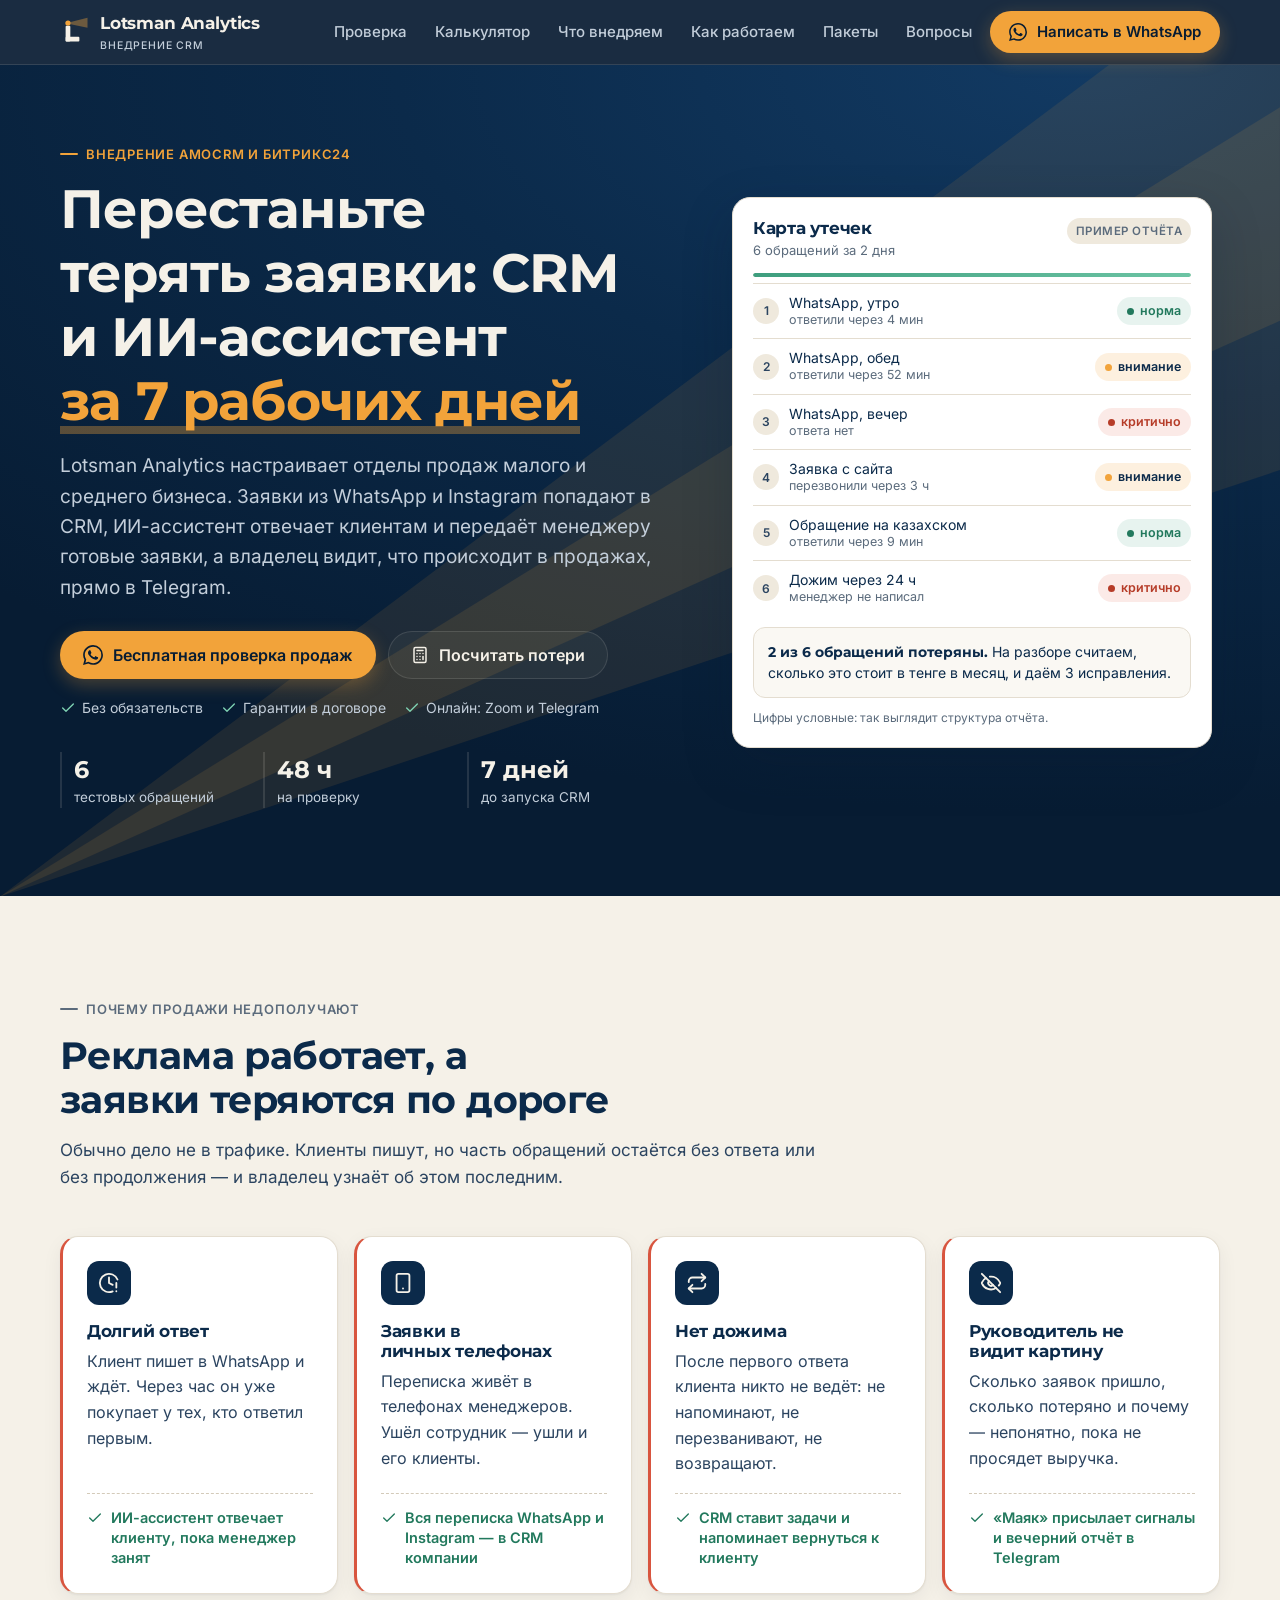
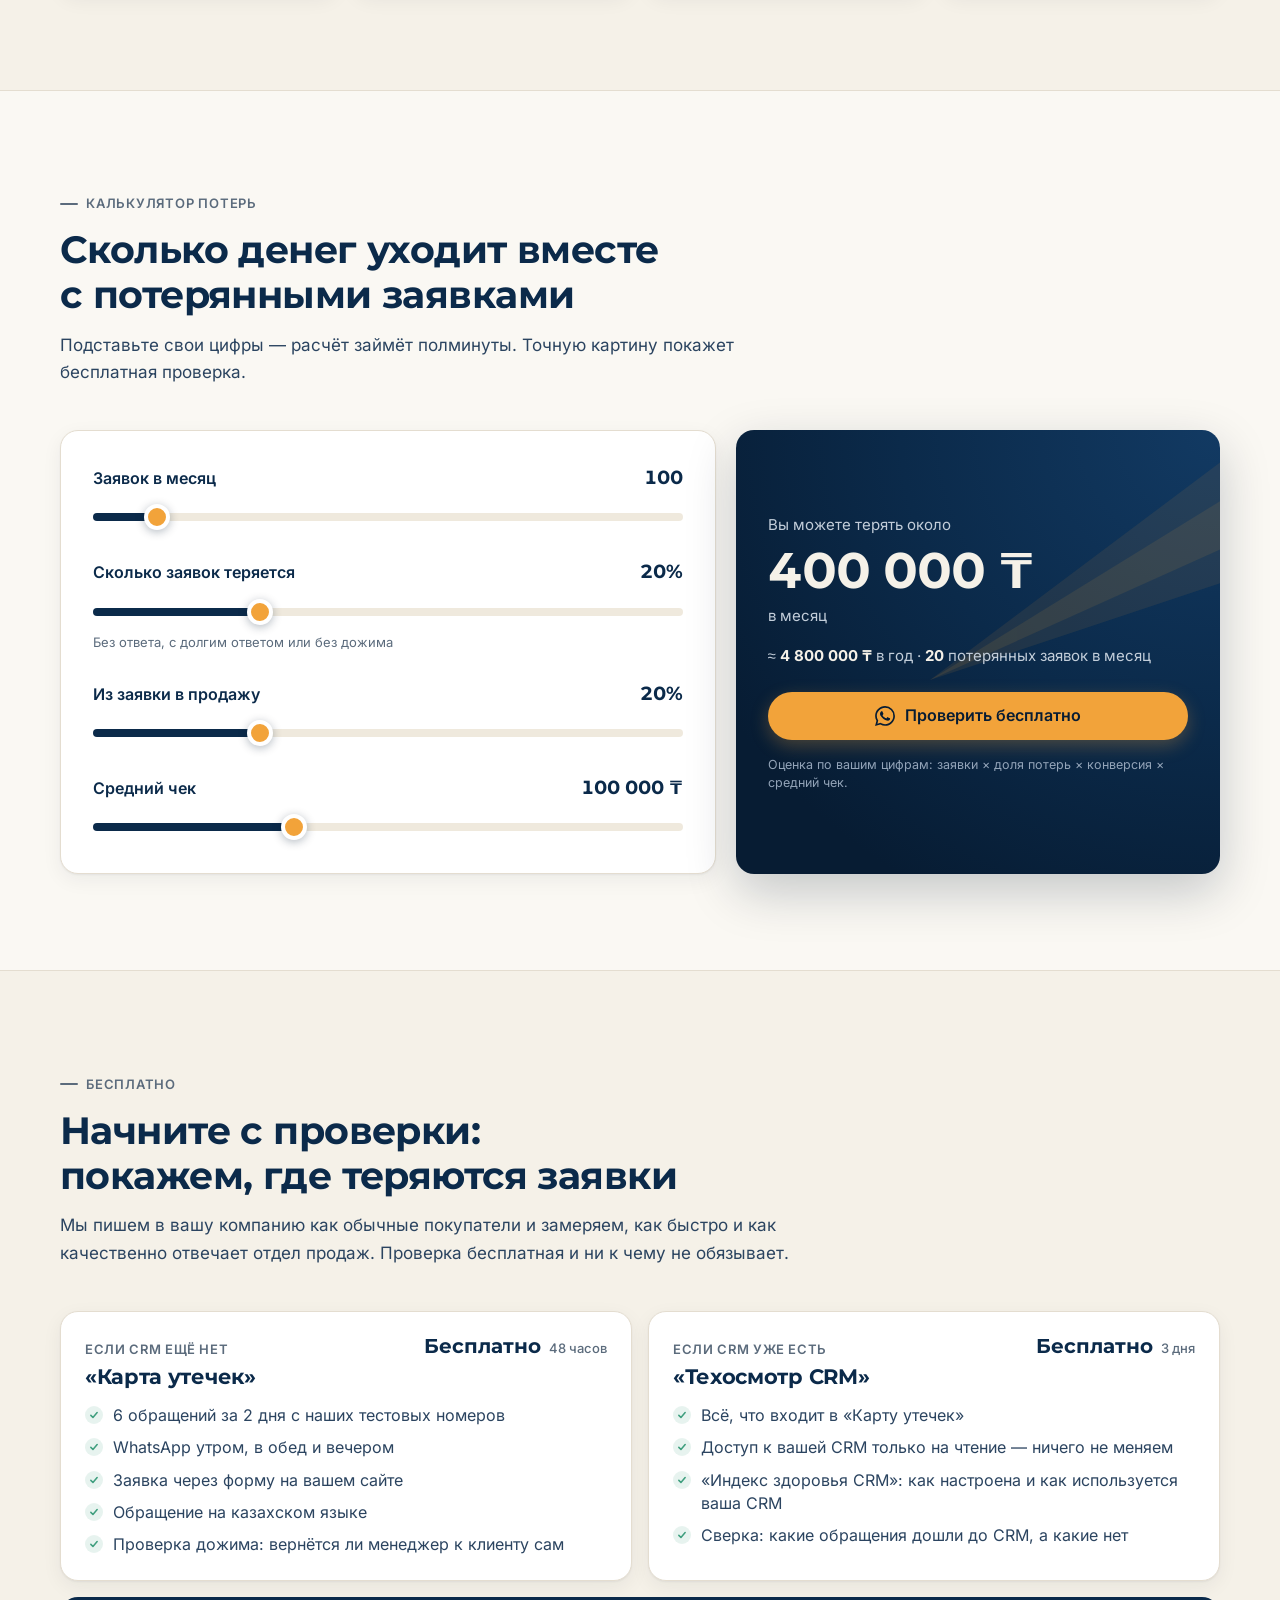
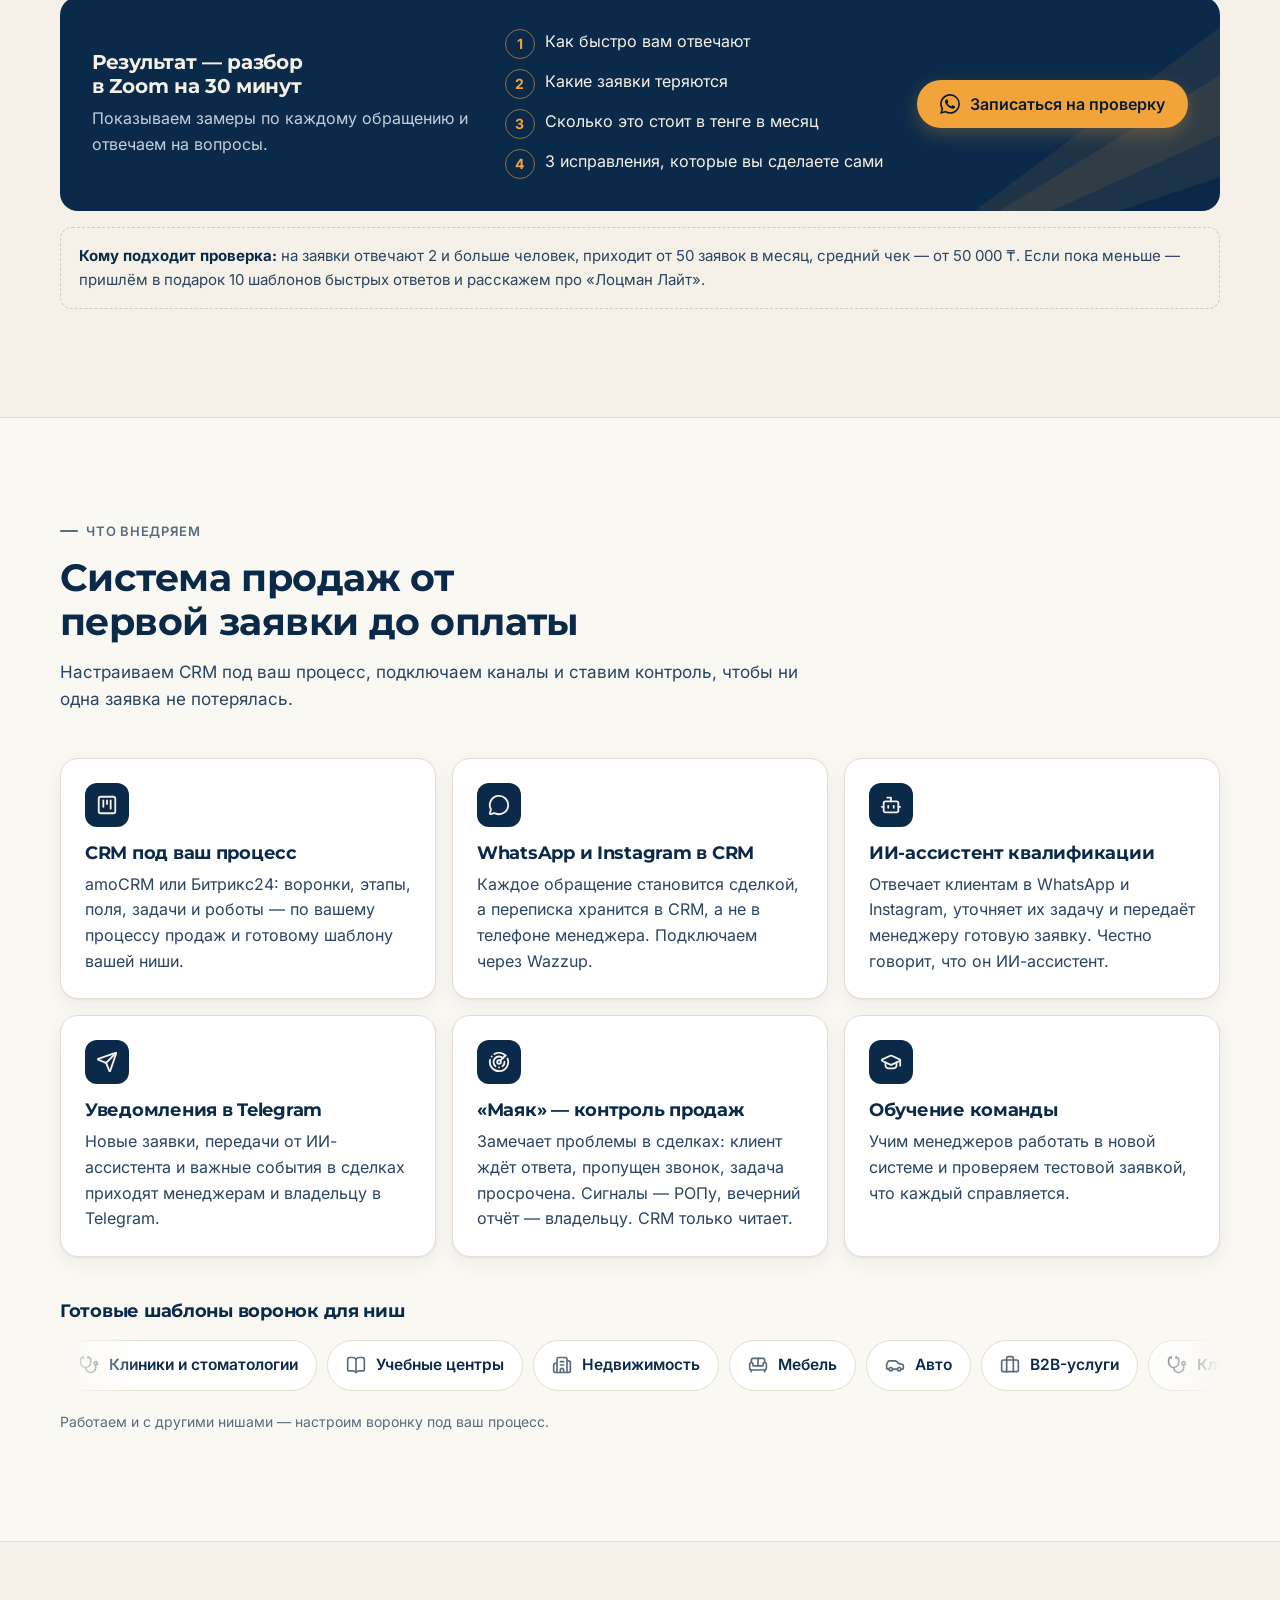
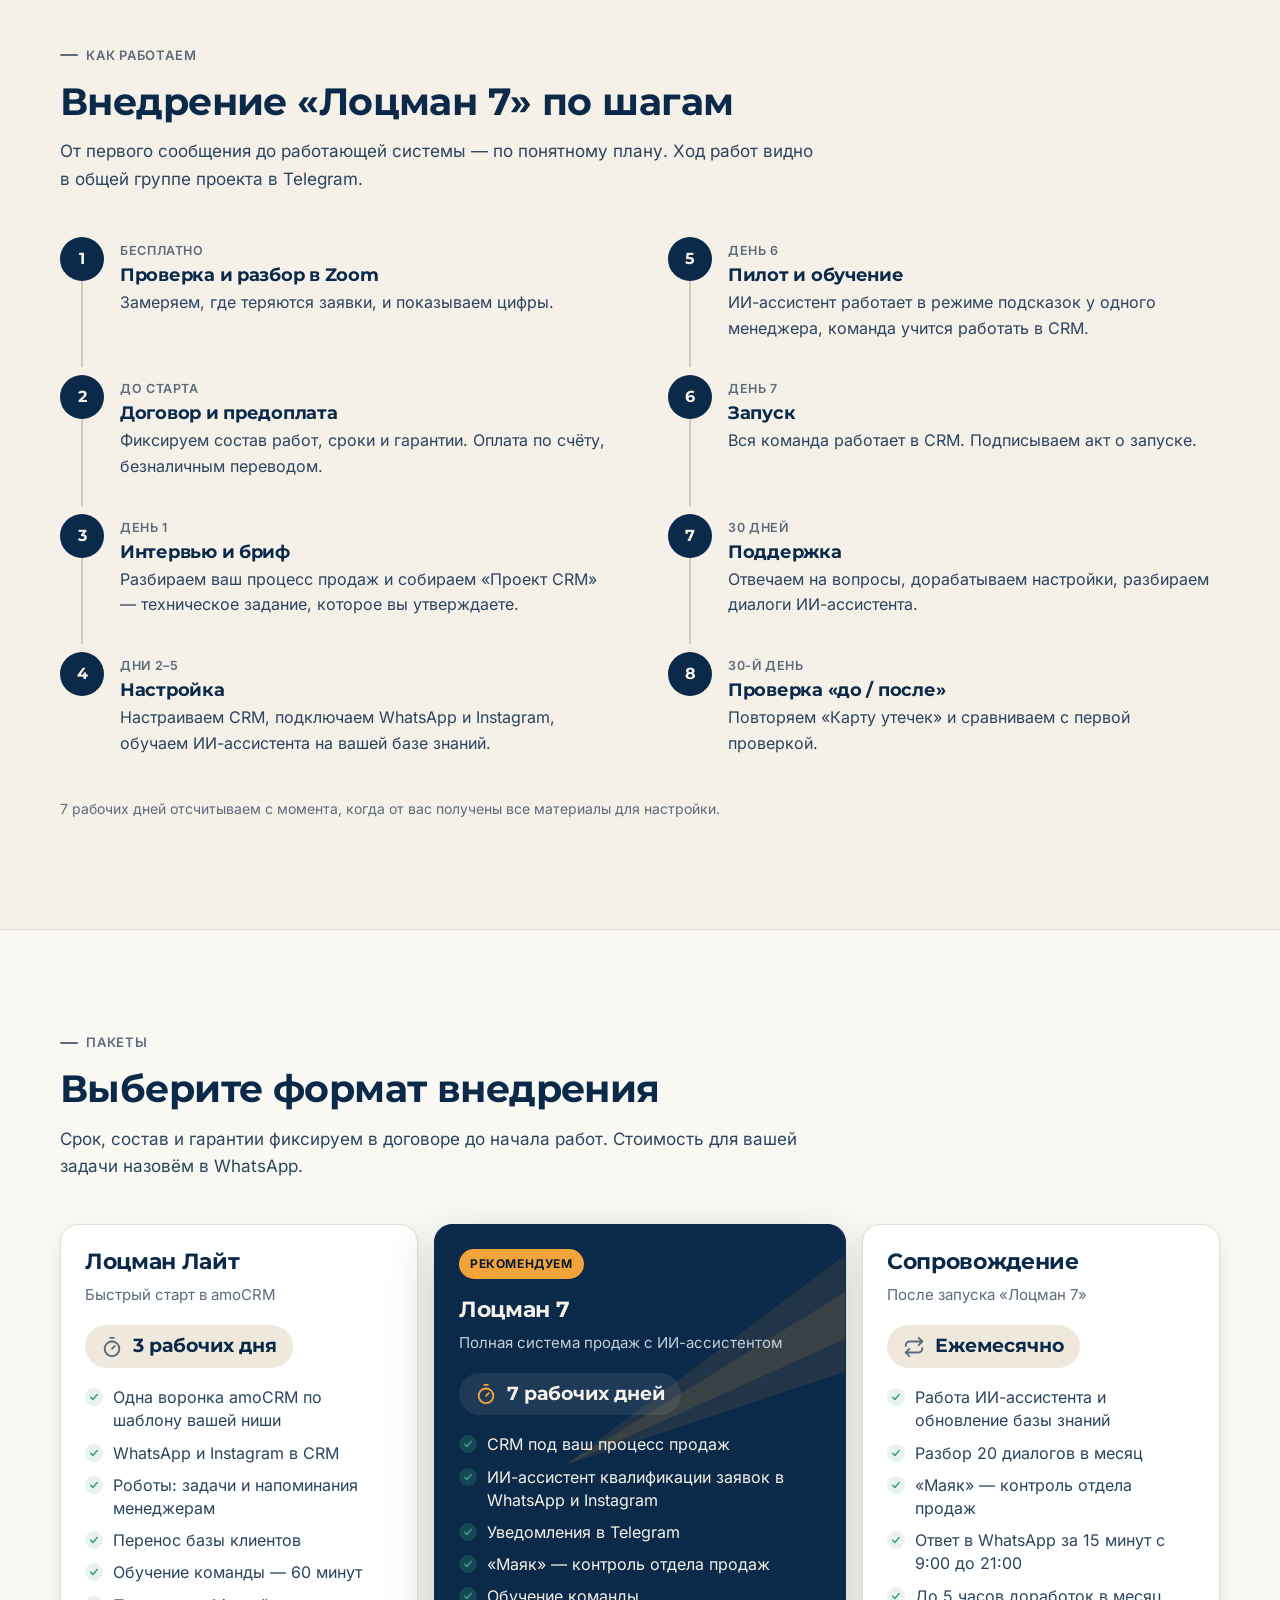
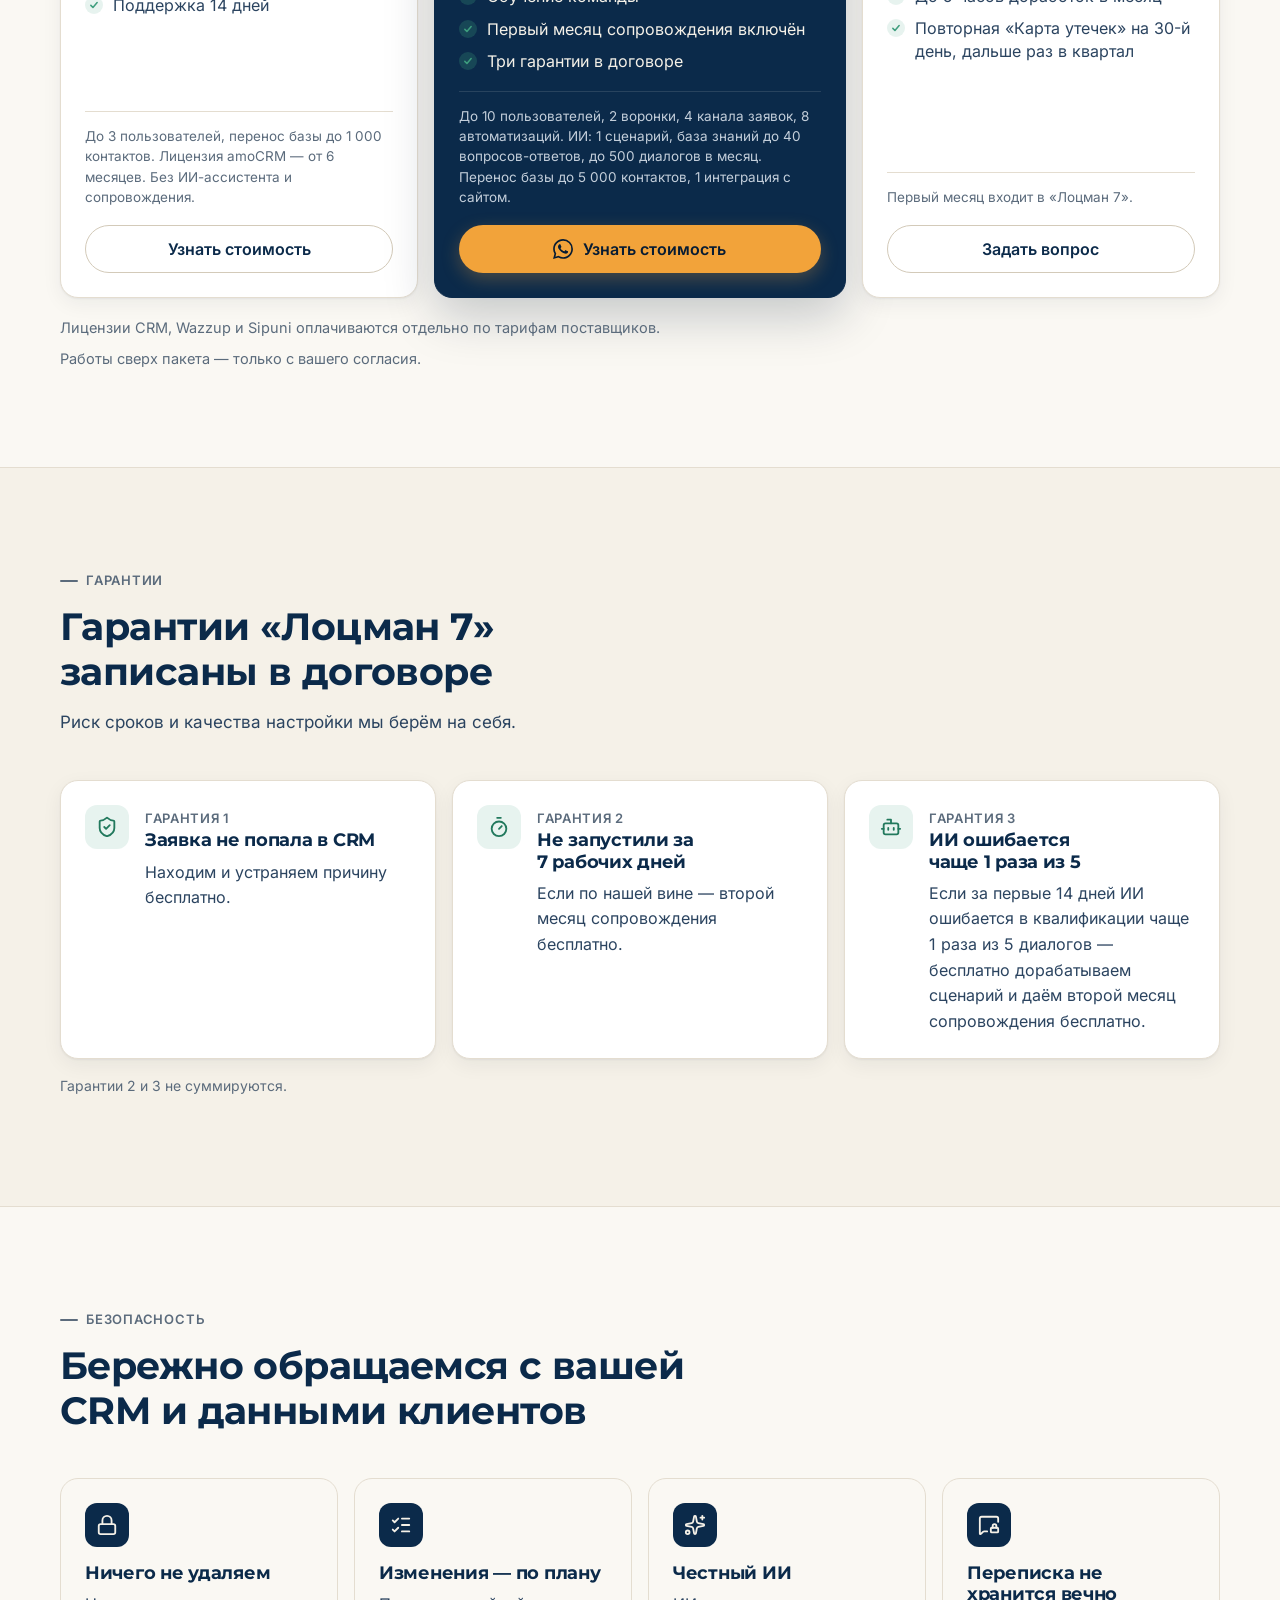
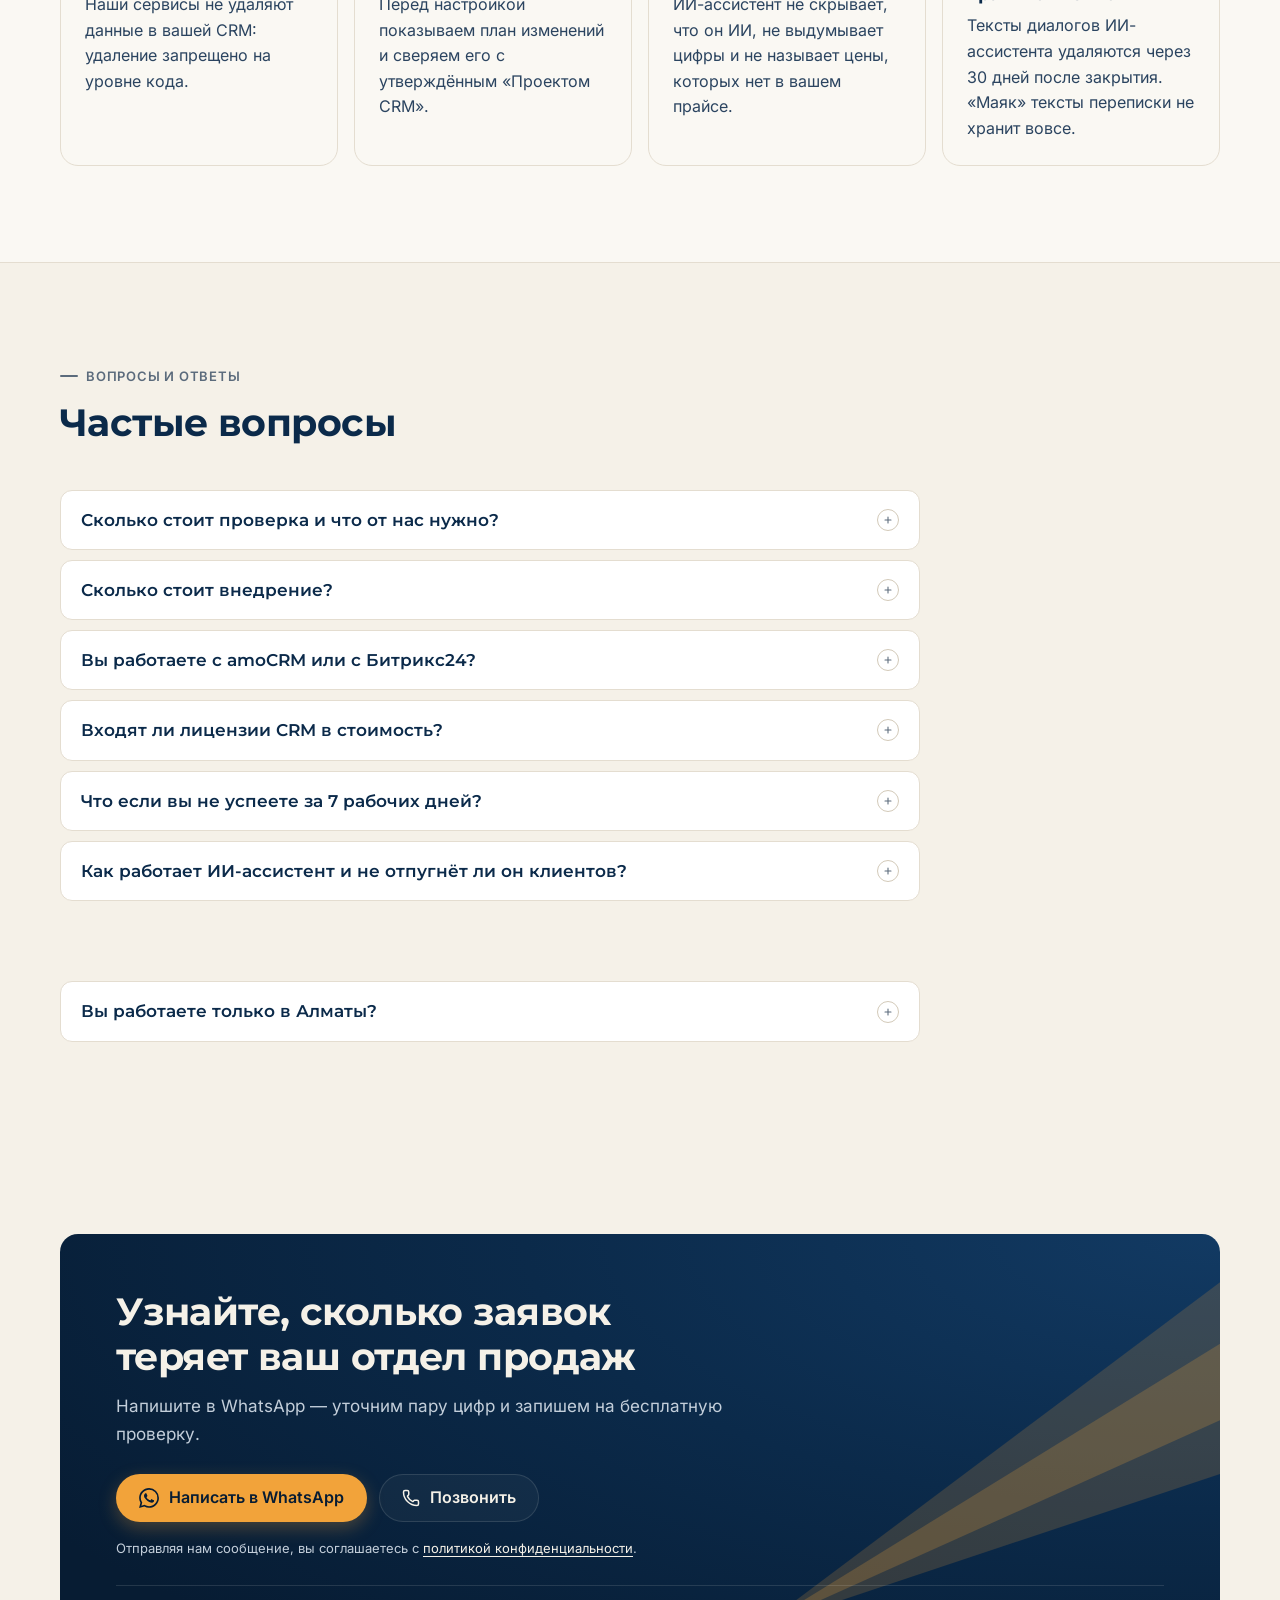
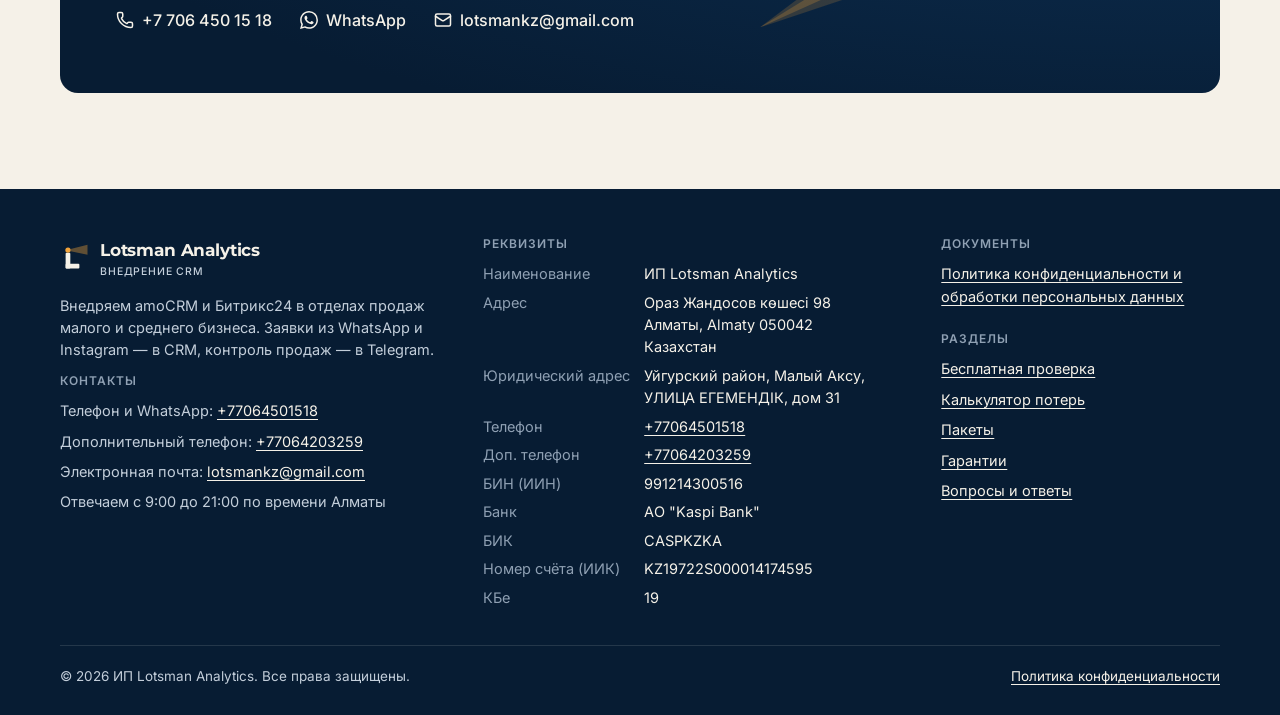
==== commit b4b6bf5e: "Keep "Бесплатно" and its term on one line in the check cards Co-Authored-By: Claude Opus 5.5 <norepl" ====
--- a/index.html
+++ b/index.html
@@ -21,8 +21,8 @@
   <link rel="apple-touch-icon" href="/apple-touch-icon.png">
   <link rel="preload" href="/assets/fonts/montserrat-cyrillic-wght-normal.woff2" as="font" type="font/woff2" crossorigin>
   <link rel="preload" href="/assets/fonts/inter-cyrillic-wght-normal.woff2" as="font" type="font/woff2" crossorigin>
-  <link rel="stylesheet" href="/assets/styles.css?v=fd46800ee1">
-  <script src="/assets/site.js?v=9606e13148"></script>
+  <link rel="stylesheet" href="/assets/styles.css?v=fbe2ae221e">
+  <script src="/assets/site.js?v=77cf8017e8"></script>
   <script type="application/ld+json">
   {
     "@context": "https://schema.org",
--- a/assets/styles.css
+++ b/assets/styles.css
@@ -801,13 +801,12 @@
   white-space: nowrap;
 }
 .price-tag small {
-  display: block;
-  margin-top: 6px;
+  display: inline;
+  margin-left: 8px;
   font-family: var(--text);
   font-size: 13px;
   font-weight: 500;
   color: var(--muted);
-  text-align: right;
 }
 .checks {
   list-style: none;
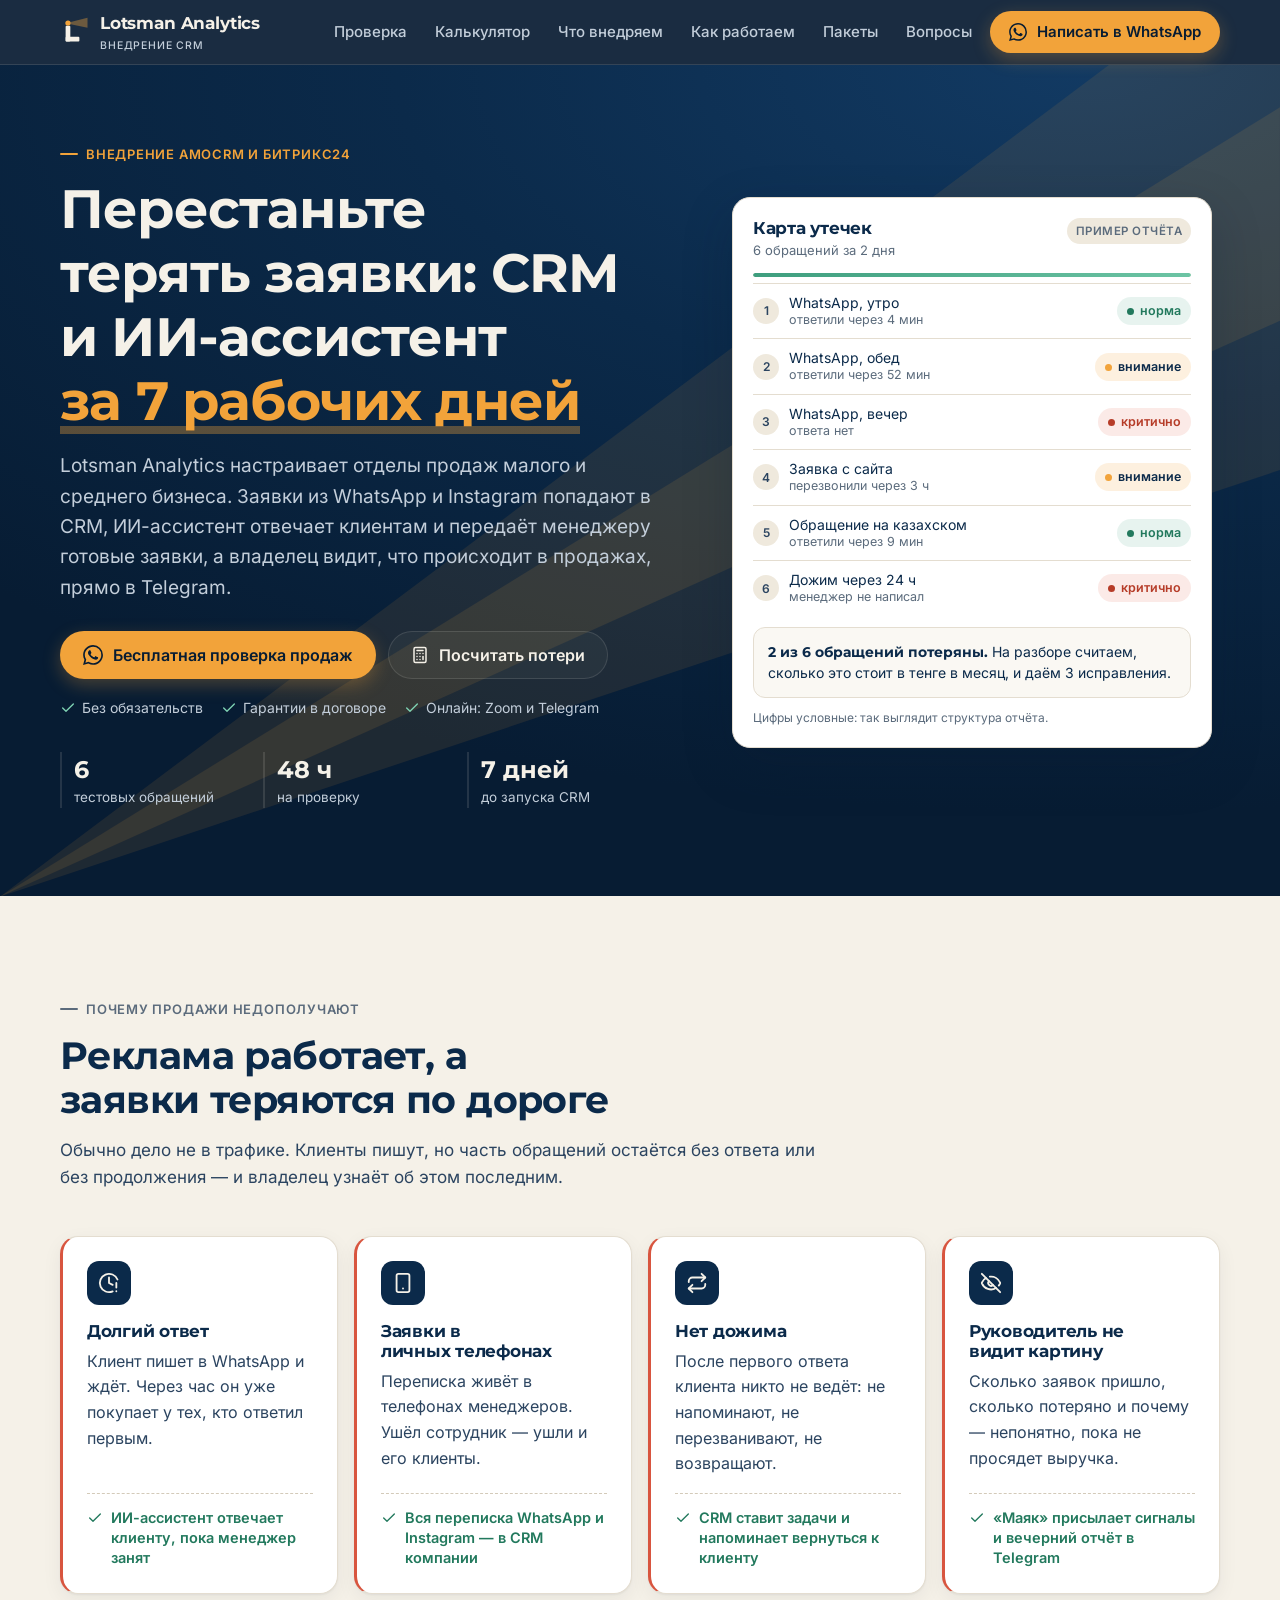
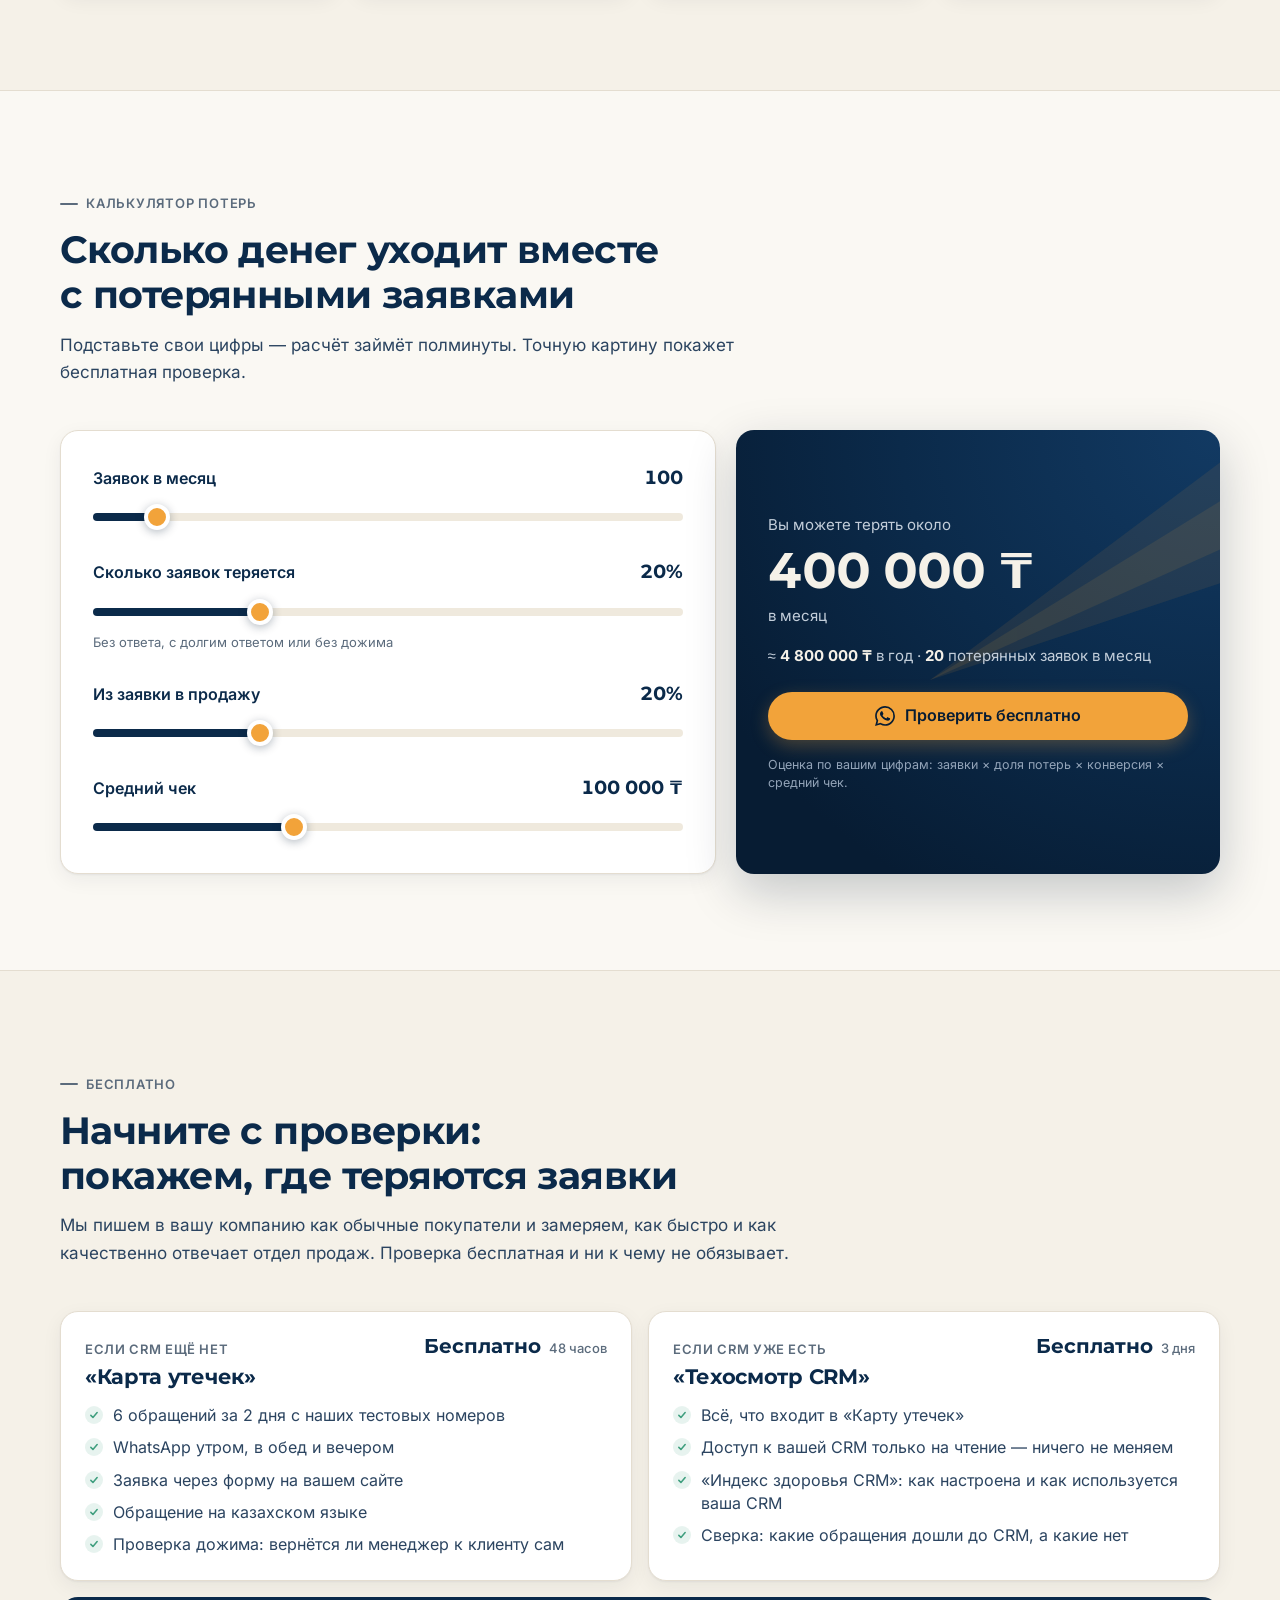
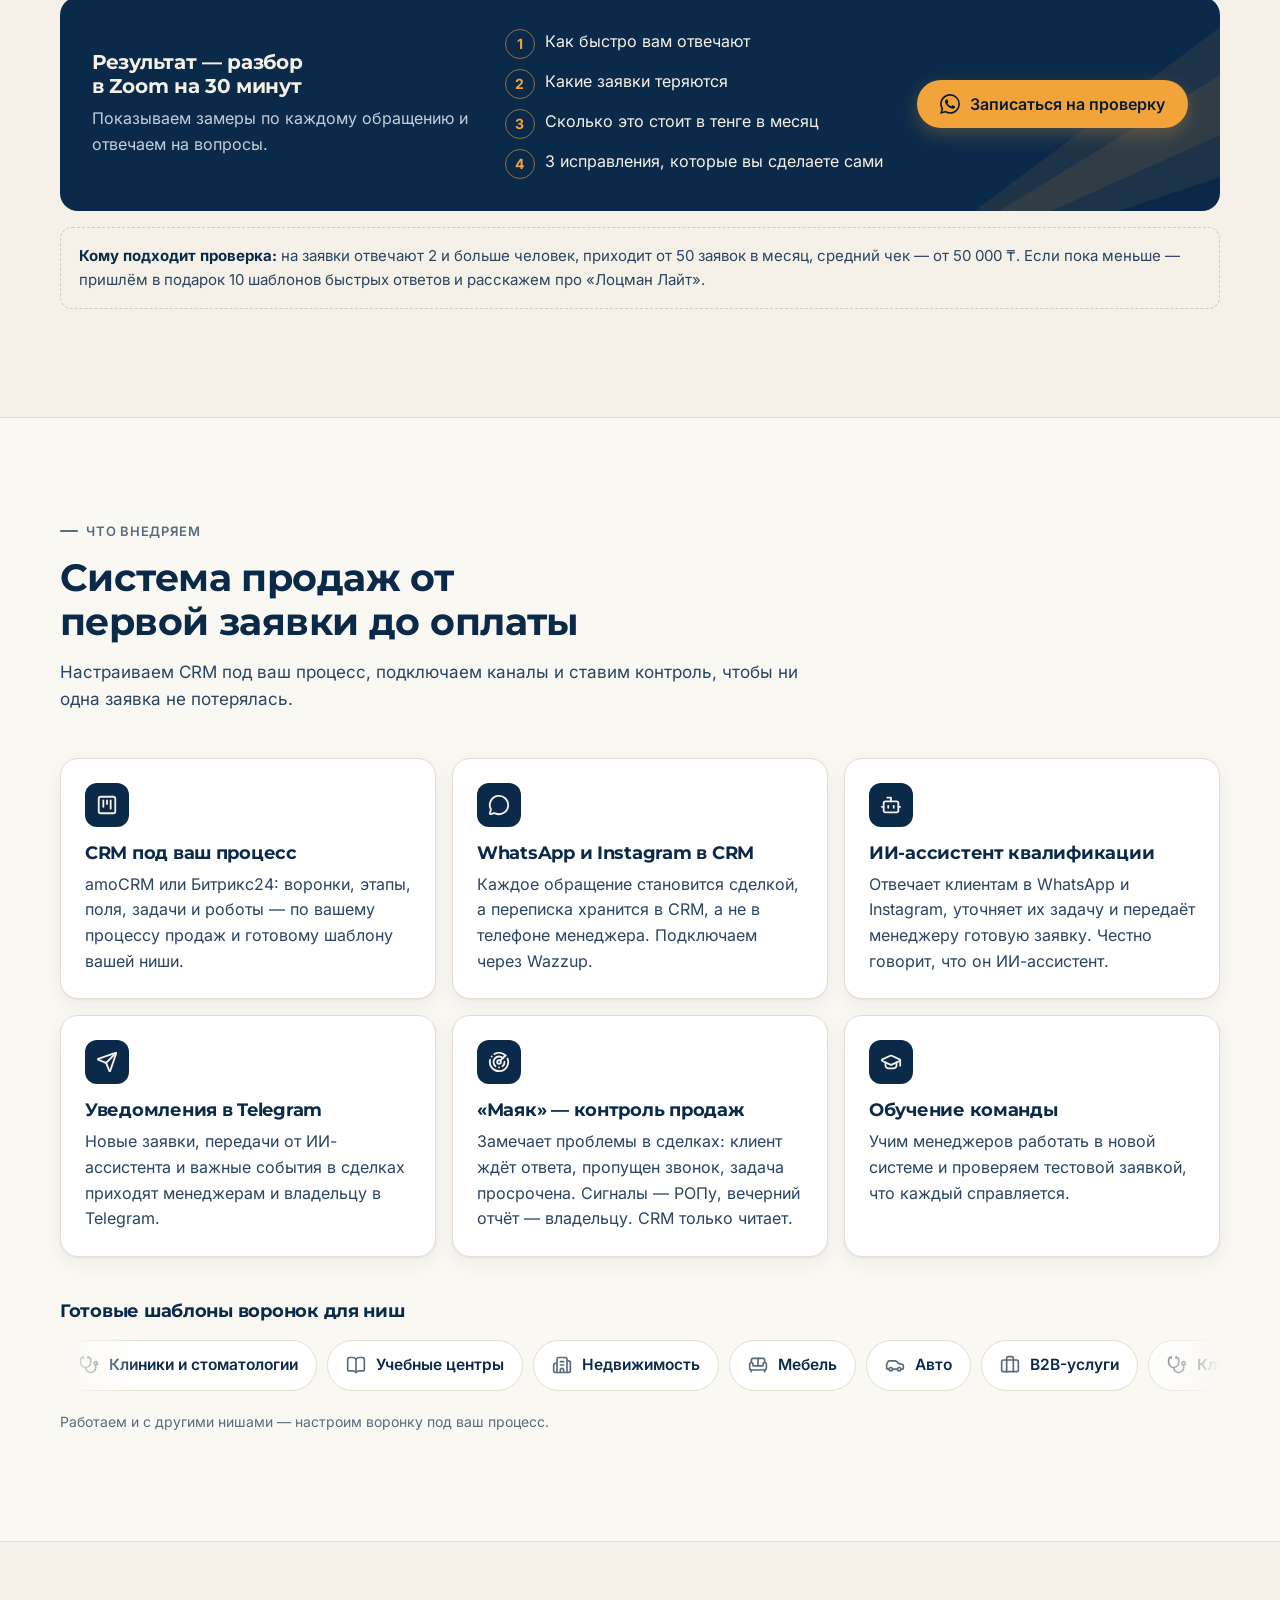
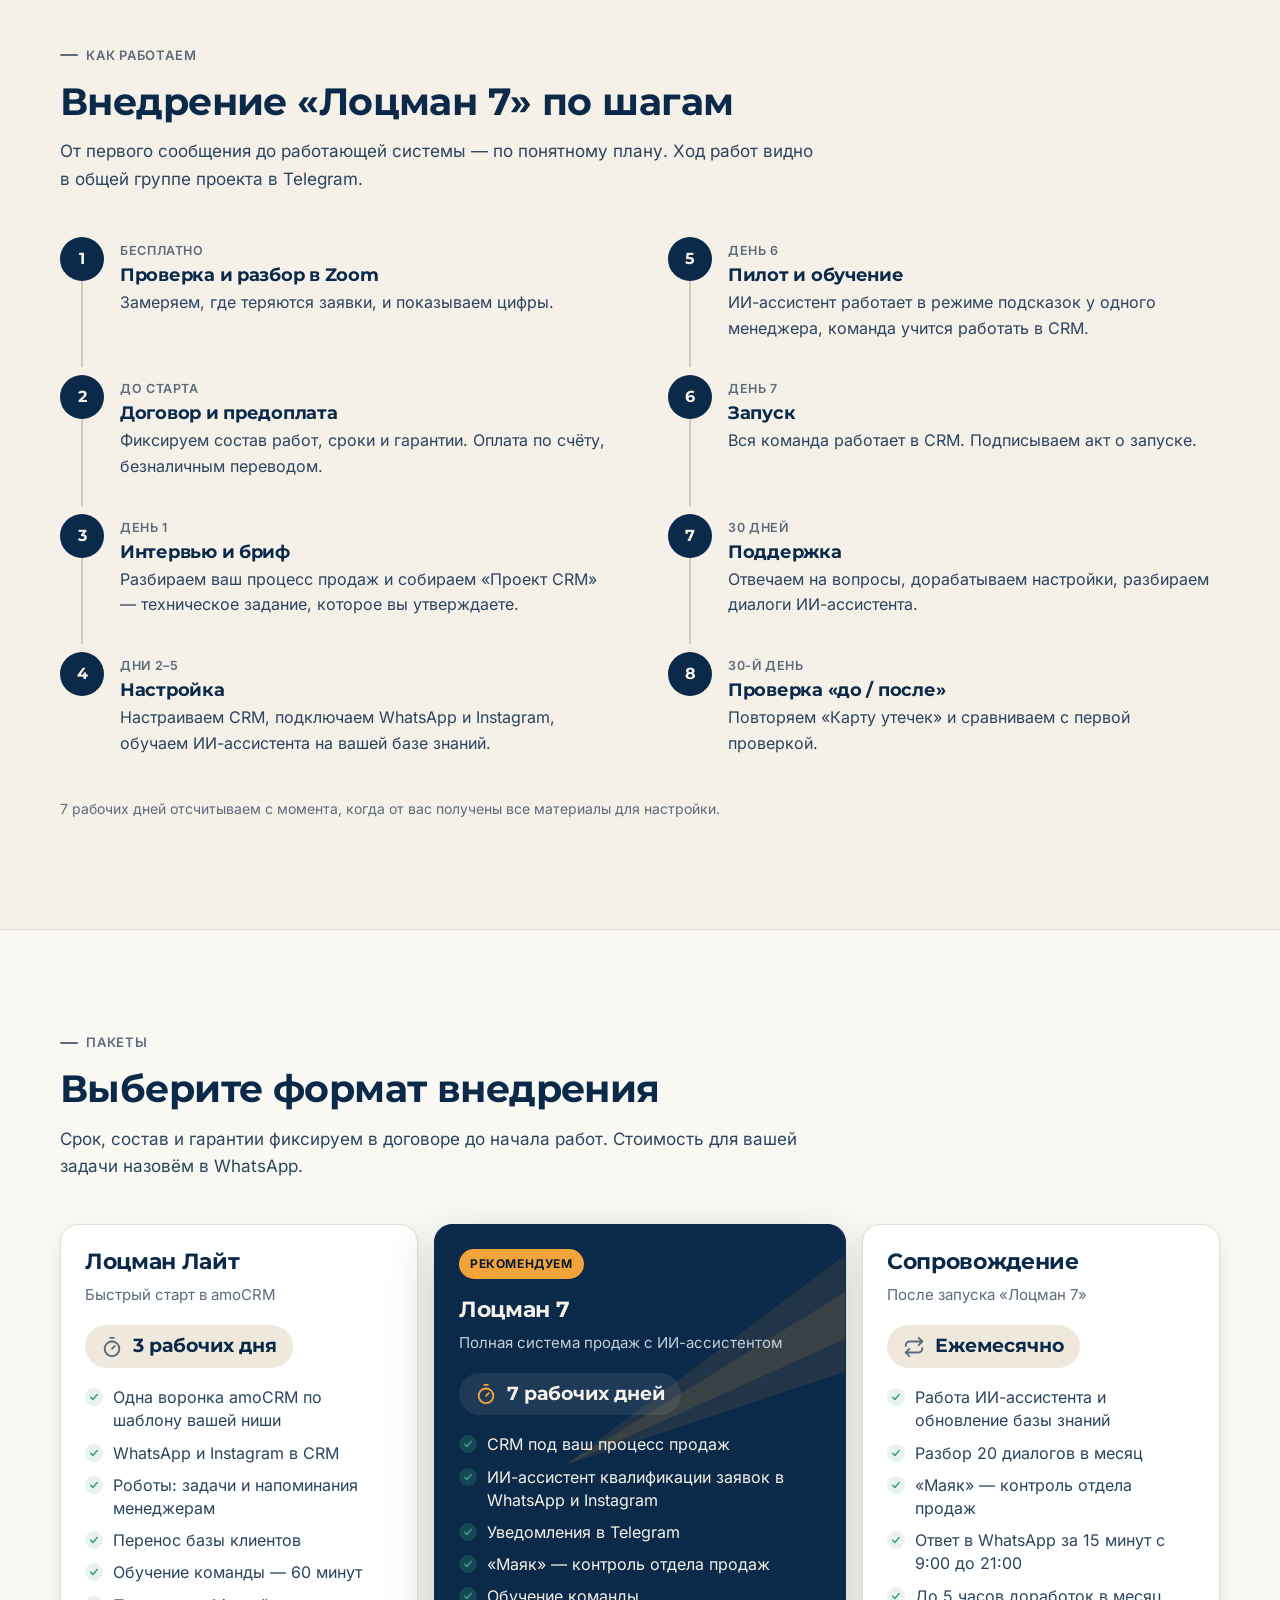
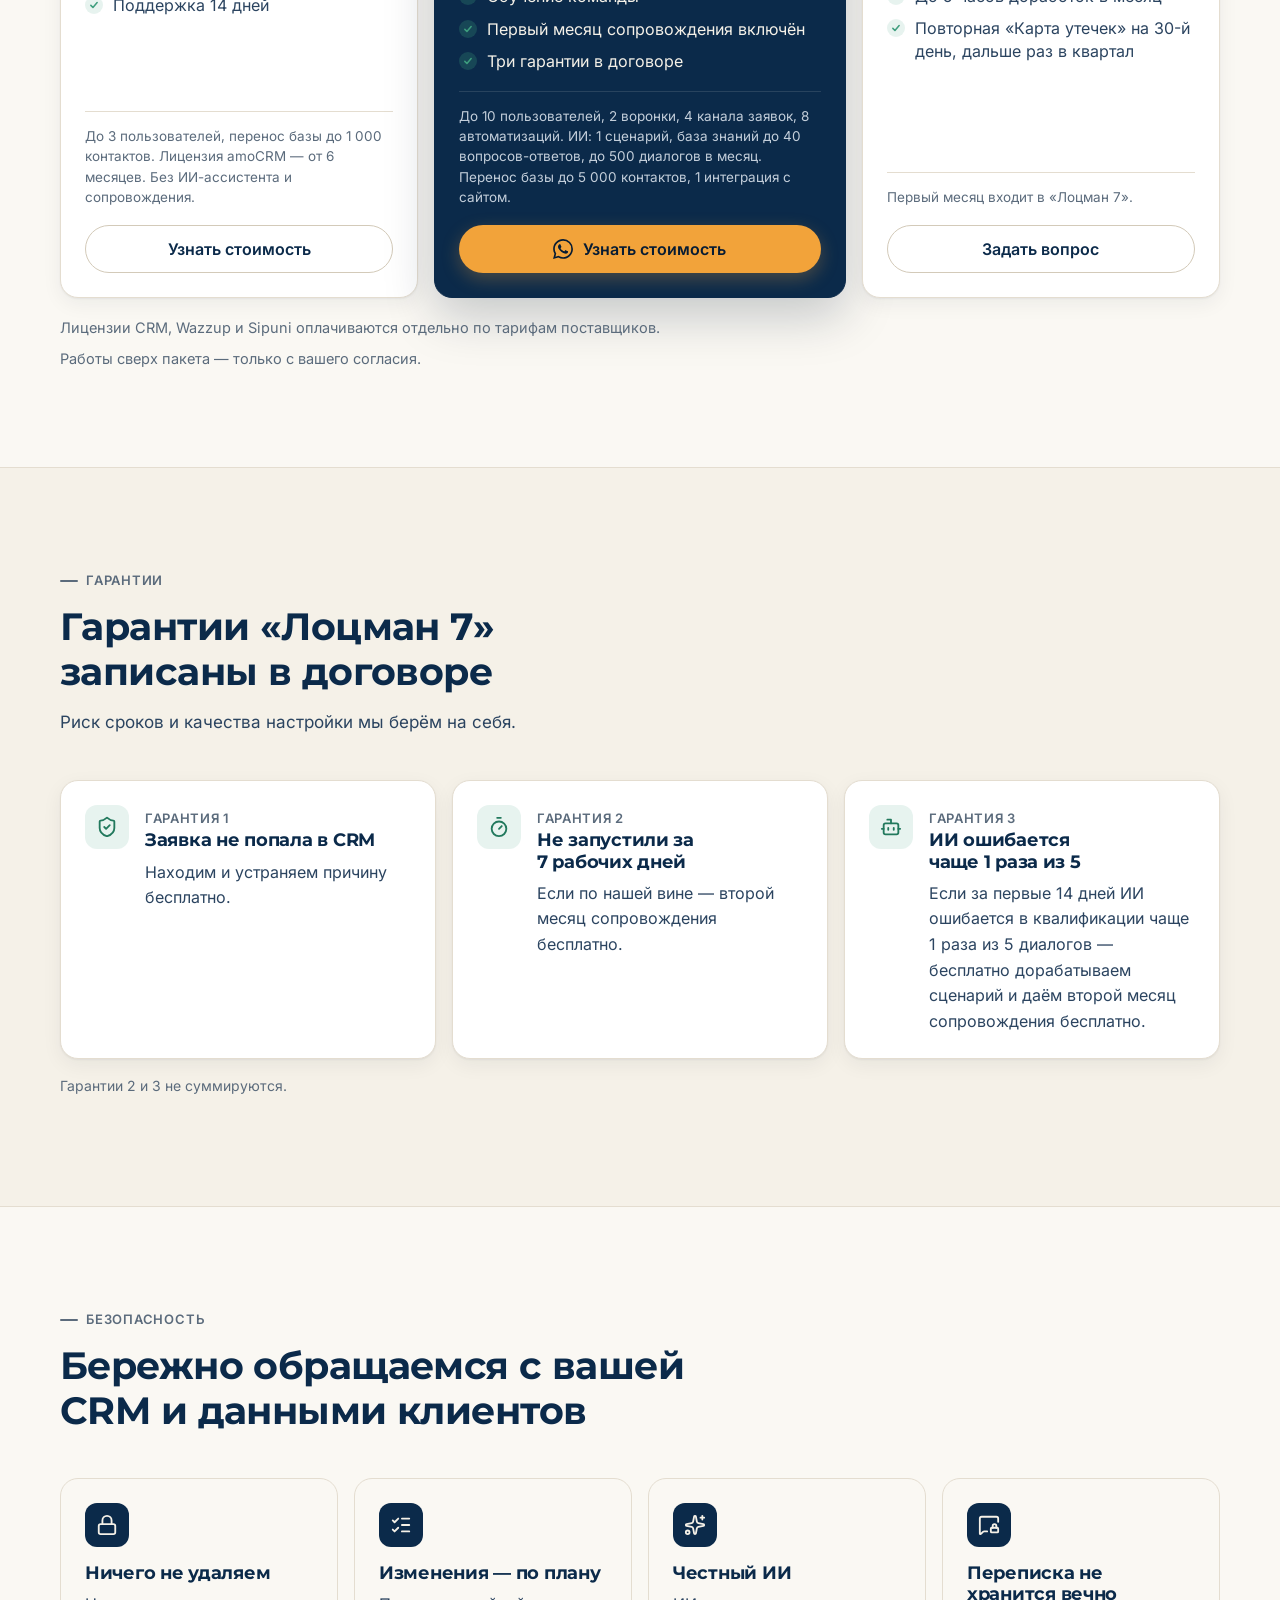
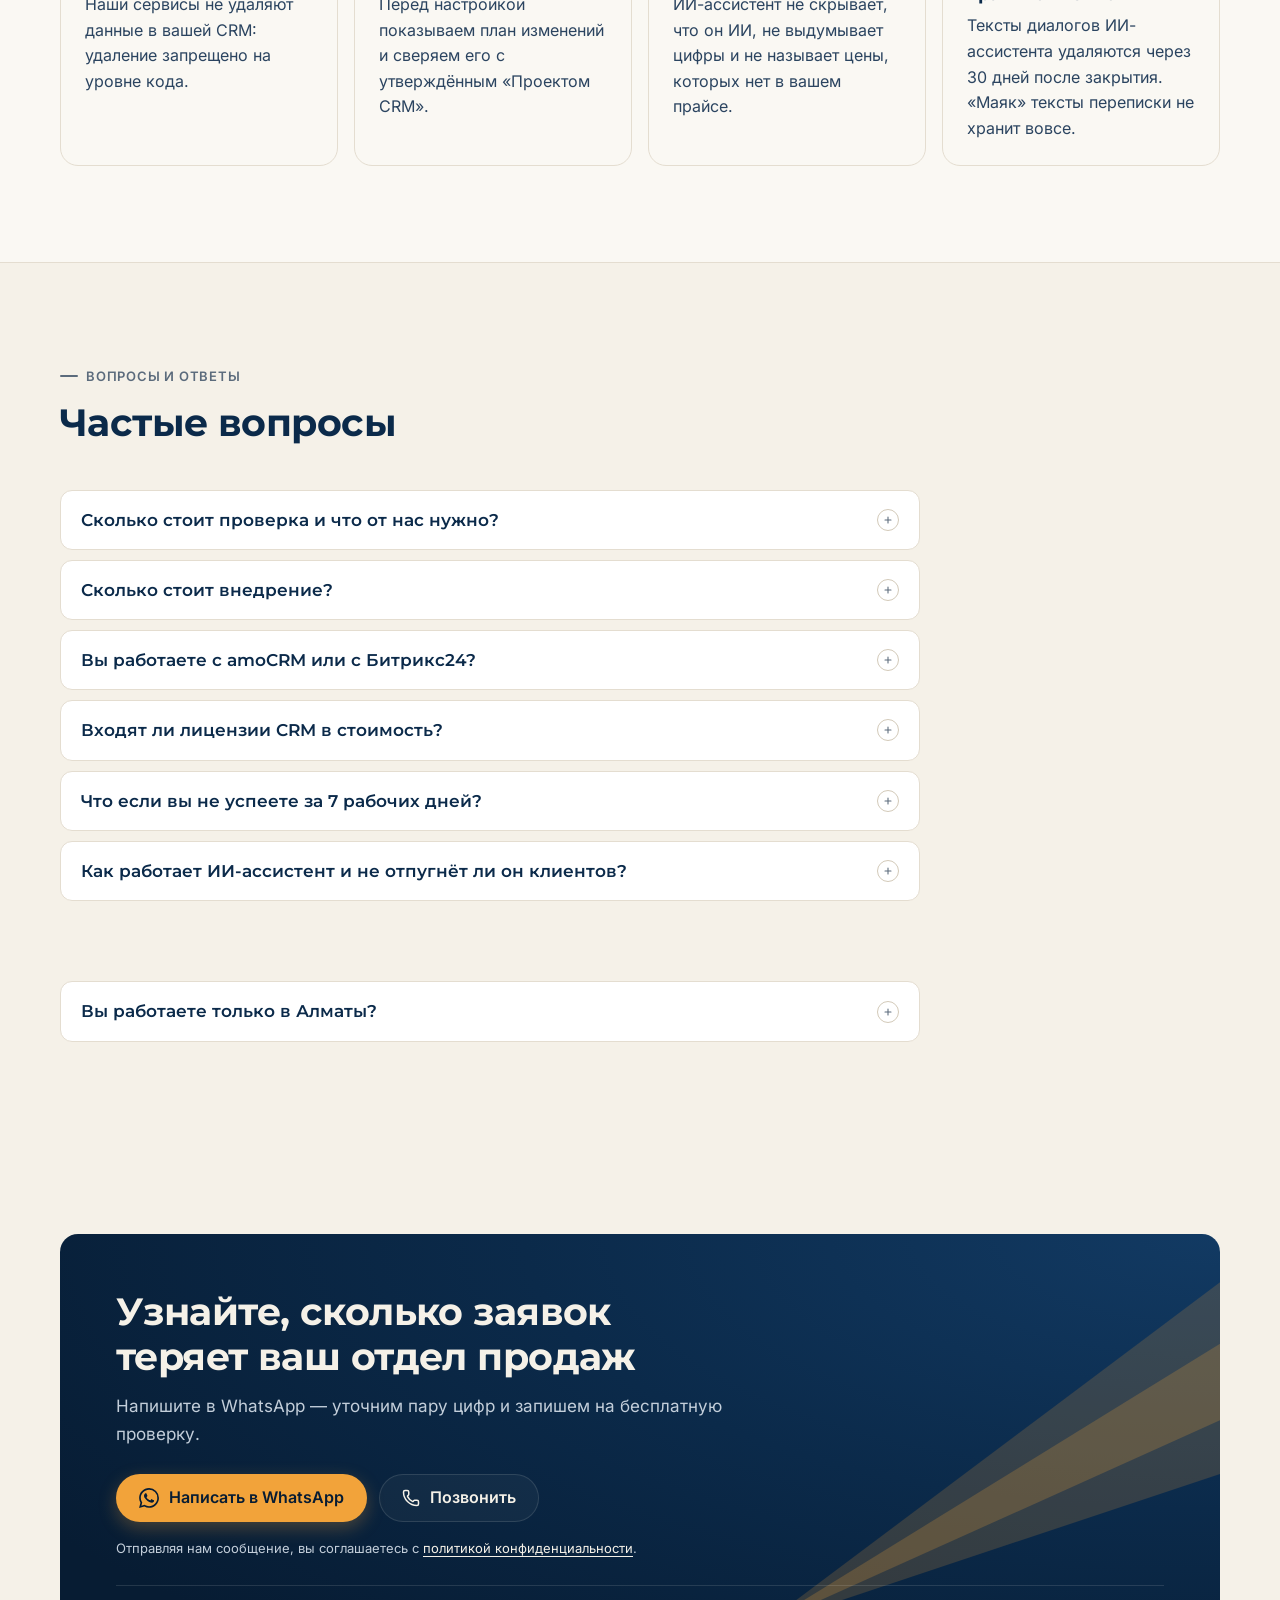
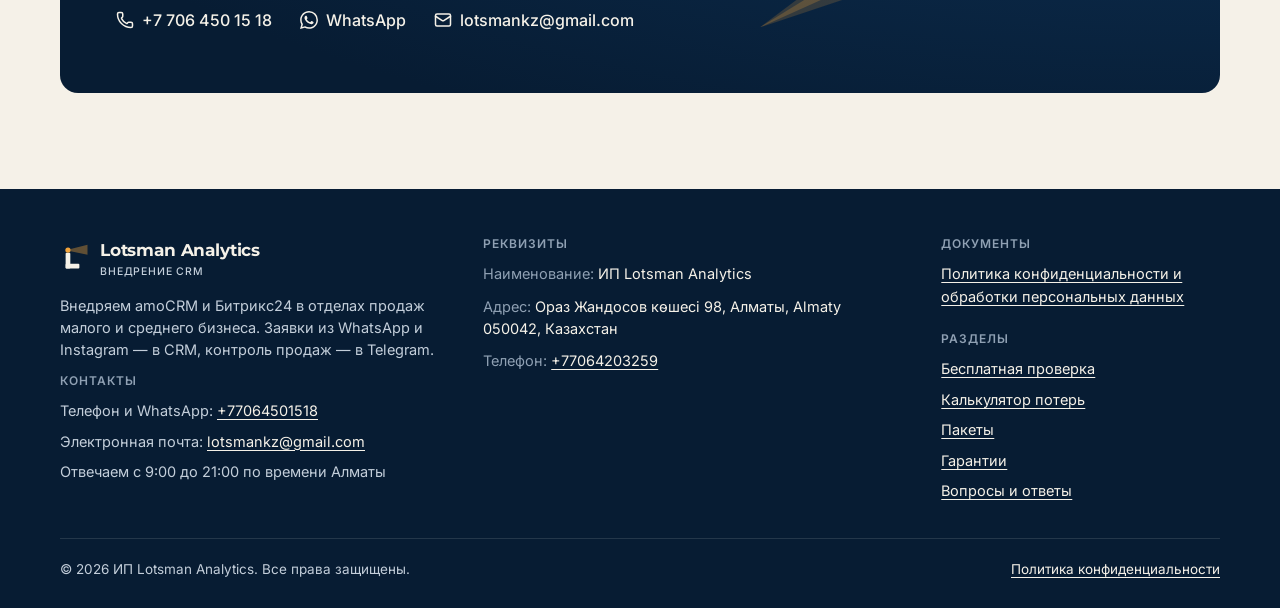
==== commit ef9d1860: "Set footer requisites to the Meta portfolio text verbatim Requisites now read exactly as in the busi" ====
--- a/index.html
+++ b/index.html
@@ -21,7 +21,7 @@
   <link rel="apple-touch-icon" href="/apple-touch-icon.png">
   <link rel="preload" href="/assets/fonts/montserrat-cyrillic-wght-normal.woff2" as="font" type="font/woff2" crossorigin>
   <link rel="preload" href="/assets/fonts/inter-cyrillic-wght-normal.woff2" as="font" type="font/woff2" crossorigin>
-  <link rel="stylesheet" href="/assets/styles.css?v=fbe2ae221e">
+  <link rel="stylesheet" href="/assets/styles.css?v=dae5caf65b">
   <script src="/assets/site.js?v=77cf8017e8"></script>
   <script type="application/ld+json">
   {
@@ -32,7 +32,7 @@
     "logo": "https://lotsman.kz/favicon.svg",
     "legalName": "ИП Lotsman Analytics",
     "description": "Внедрение amoCRM и Битрикс24 в отделах продаж малого и среднего бизнеса.",
-    "telephone": "+77064501518",
+    "telephone": "+77064203259",
     "email": "lotsmankz@gmail.com",
     "taxID": "991214300516",
     "address": {
@@ -571,35 +571,17 @@
         <h2>Контакты</h2>
         <ul class="footer-links">
           <li>Телефон и WhatsApp: <a href="tel:+77064501518" class="nowrap">+77064501518</a></li>
-          <li>Дополнительный телефон: <a href="tel:+77064203259" class="nowrap">+77064203259</a></li>
           <li>Электронная почта: <a href="mailto:lotsmankz@gmail.com">lotsmankz@gmail.com</a></li>
           <li>Отвечаем с 9:00 до 21:00 по времени Алматы</li>
         </ul>
       </div>
       <div>
         <h2>Реквизиты</h2>
-        <dl class="req">
-          <dt>Наименование</dt>
-          <dd>ИП Lotsman Analytics</dd>
-          <dt>Адрес</dt>
-          <dd>Ораз Жандосов көшесі 98<br>Алматы, Almaty 050042<br>Казахстан</dd>
-          <dt>Юридический адрес</dt>
-          <dd>Уйгурский район, Малый Аксу, УЛИЦА ЕГЕМЕНДІК, дом 31</dd>
-          <dt>Телефон</dt>
-          <dd><a href="tel:+77064501518">+77064501518</a></dd>
-          <dt>Доп. телефон</dt>
-          <dd><a href="tel:+77064203259">+77064203259</a></dd>
-          <dt>БИН (ИИН)</dt>
-          <dd>991214300516</dd>
-          <dt>Банк</dt>
-          <dd>АО "Kaspi Bank"</dd>
-          <dt>БИК</dt>
-          <dd>CASPKZKA</dd>
-          <dt>Номер счёта (ИИК)</dt>
-          <dd>KZ19722S000014174595</dd>
-          <dt>КБе</dt>
-          <dd>19</dd>
-        </dl>
+        <ul class="req-lines">
+          <li><span>Наименование:</span> ИП Lotsman Analytics</li>
+          <li><span>Адрес:</span> Ораз Жандосов көшесі 98, Алматы, Almaty 050042, Казахстан</li>
+          <li><span>Телефон:</span> <a href="tel:+77064203259">+77064203259</a></li>
+        </ul>
       </div>
       <div>
         <h2>Документы</h2>
--- a/assets/styles.css
+++ b/assets/styles.css
@@ -1307,19 +1307,17 @@
 .footer .brand {
   margin-bottom: 14px;
 }
-.req {
-  display: grid;
-  grid-template-columns: max-content minmax(0, 1fr);
-  gap: 6px 14px;
+.req-lines {
+  list-style: none;
+  display: grid;
+  gap: 10px;
   margin: 0;
-}
-.req dt {
+  padding: 0;
+  color: var(--on-dark);
+  overflow-wrap: anywhere;
+}
+.req-lines span {
   color: #8fa0b3;
-}
-.req dd {
-  margin: 0;
-  color: var(--on-dark);
-  overflow-wrap: anywhere;
 }
 .footer-links {
   list-style: none;
@@ -1335,15 +1333,6 @@
   padding-top: 20px;
   border-top: 1px solid var(--on-dark-line);
   font-size: 13.5px;
-}
-@media (max-width: 420px) {
-  .req {
-    grid-template-columns: minmax(0, 1fr);
-    gap: 0;
-  }
-  .req dd {
-    margin-bottom: 8px;
-  }
 }
 
 /* ---------- Текстовые страницы (политика) ---------- */
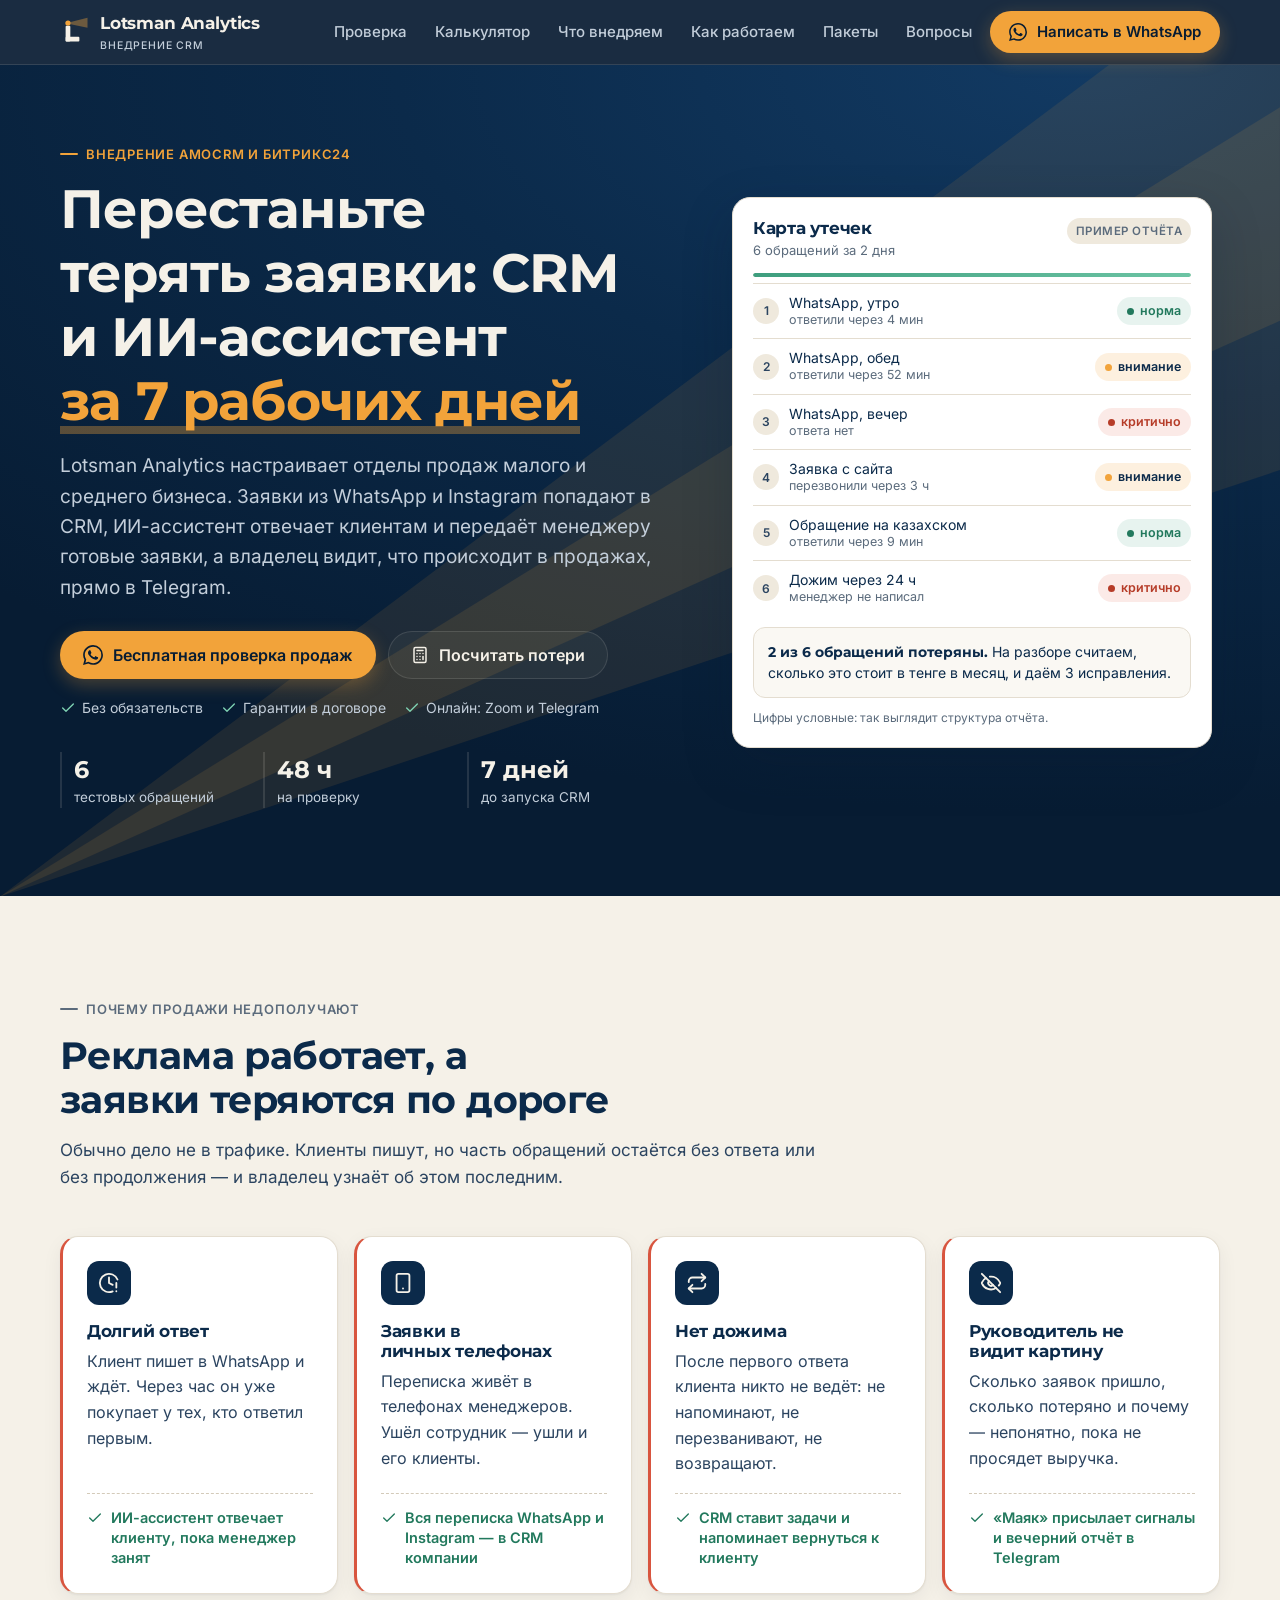
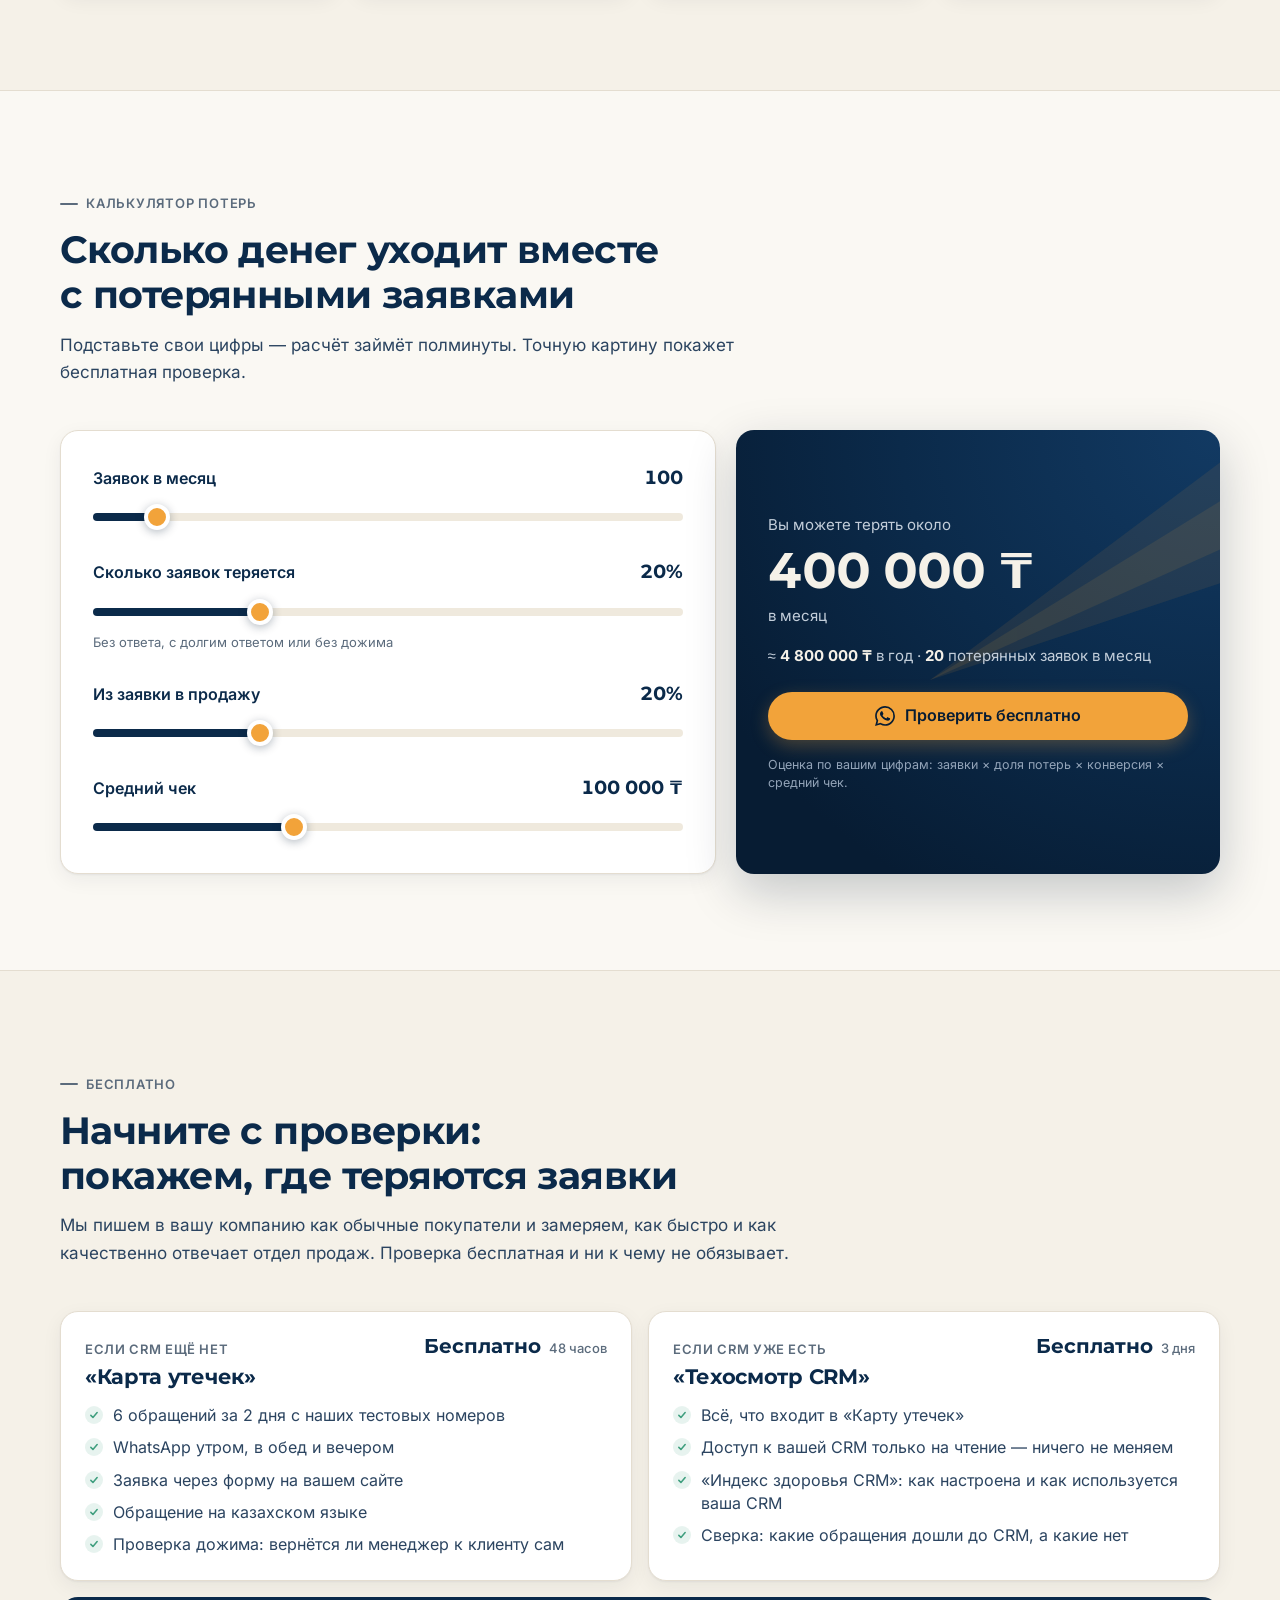
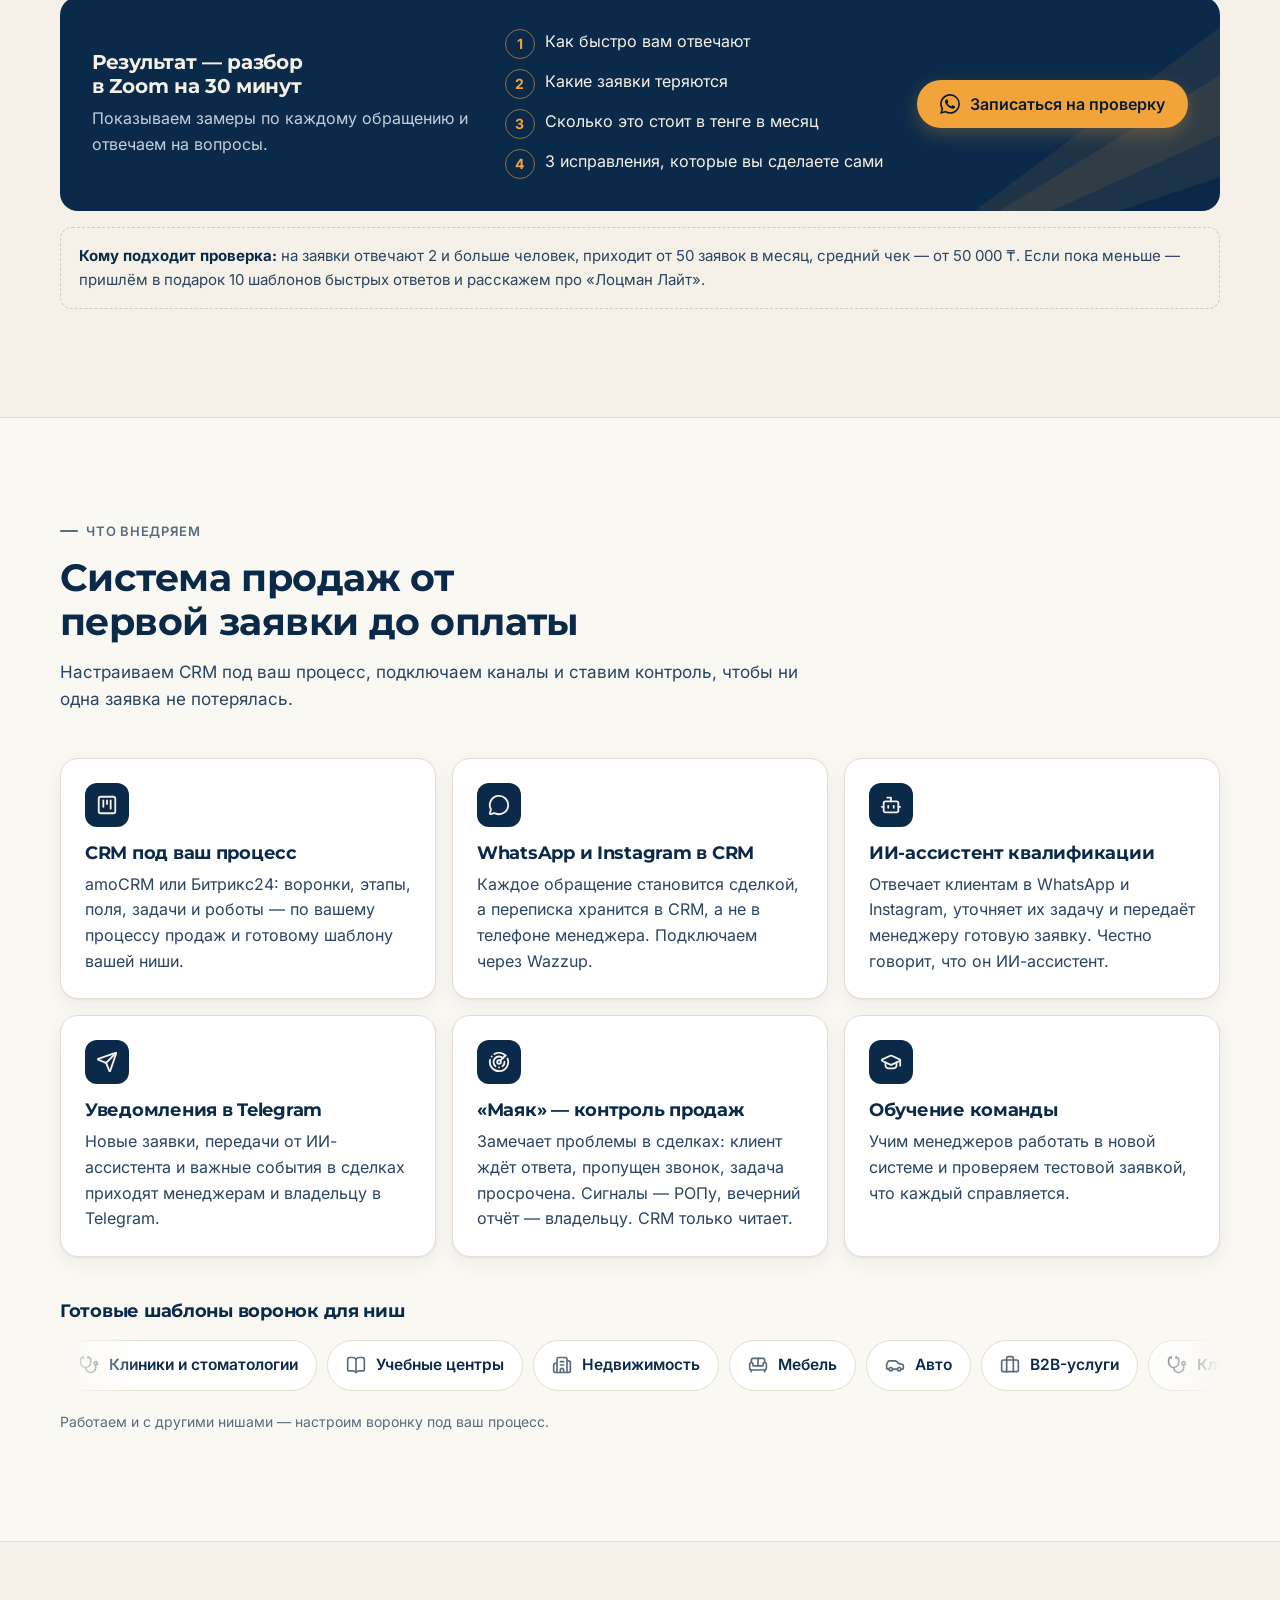
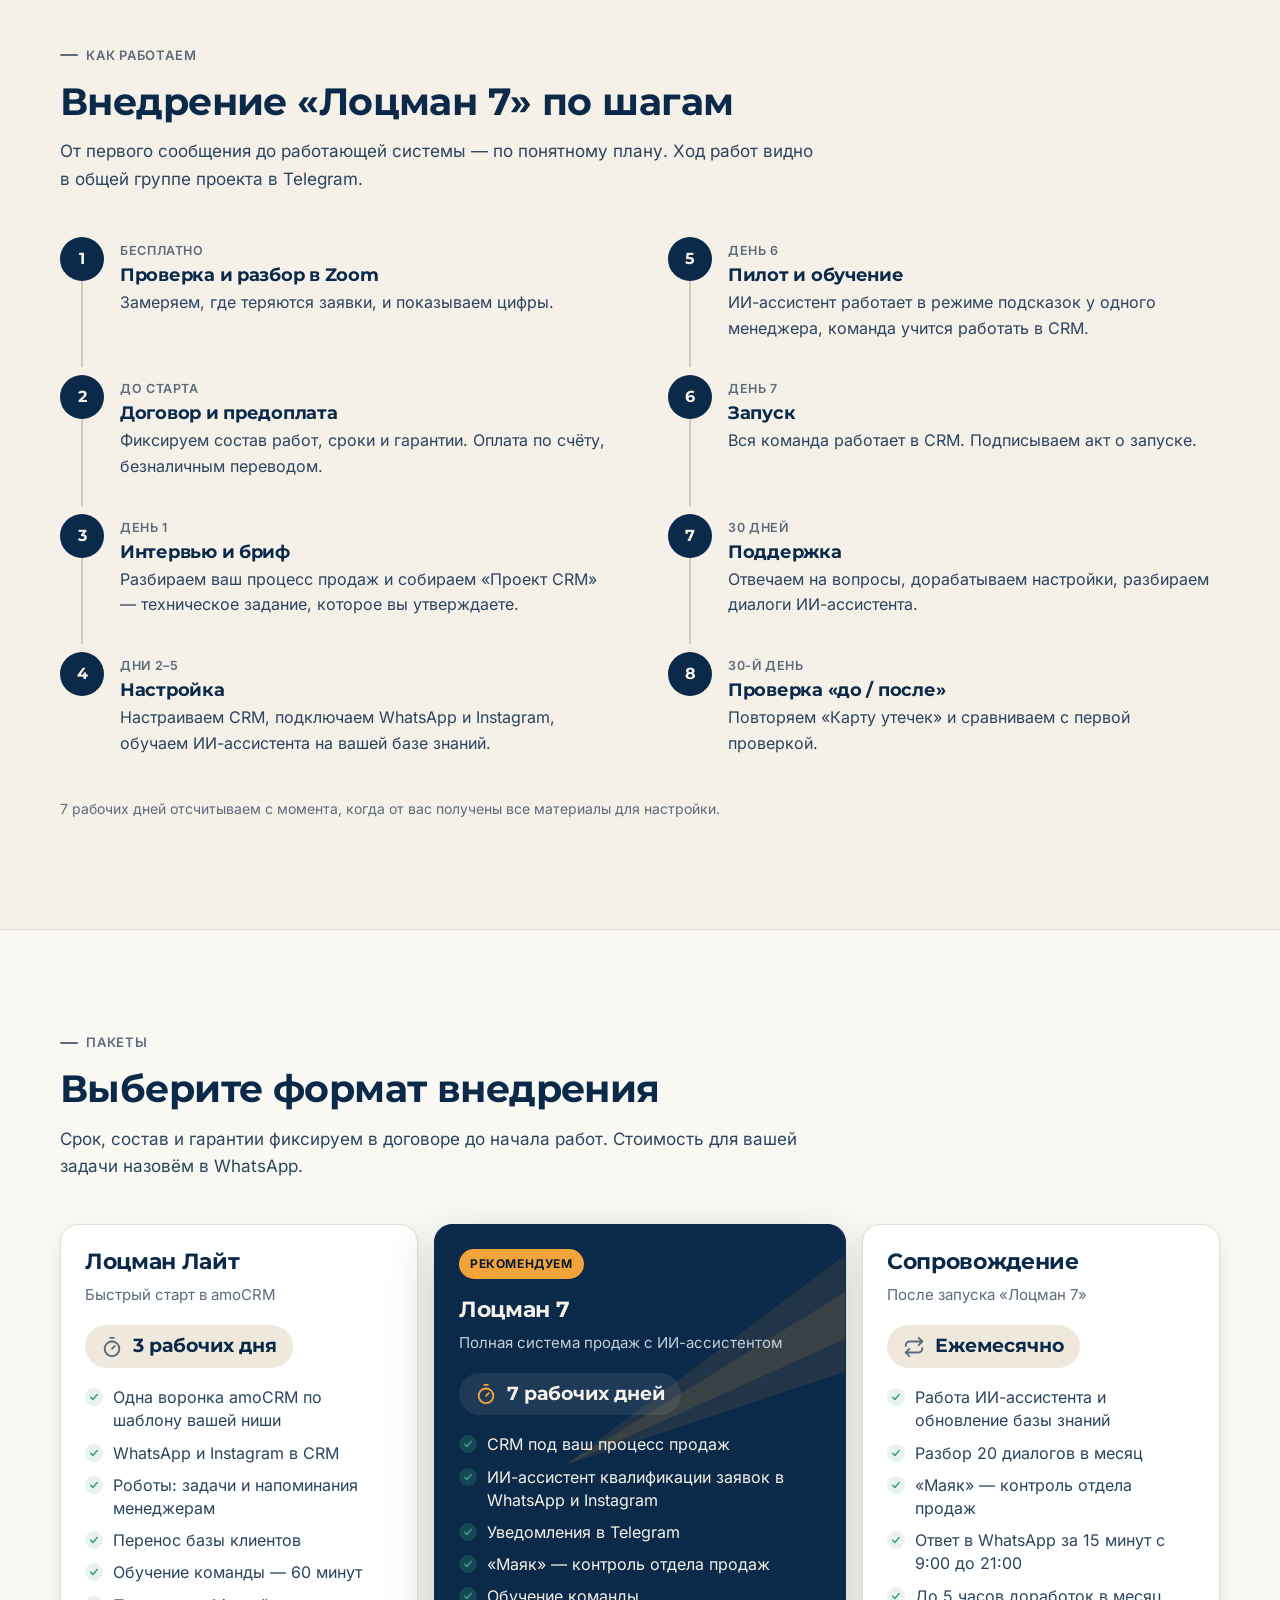
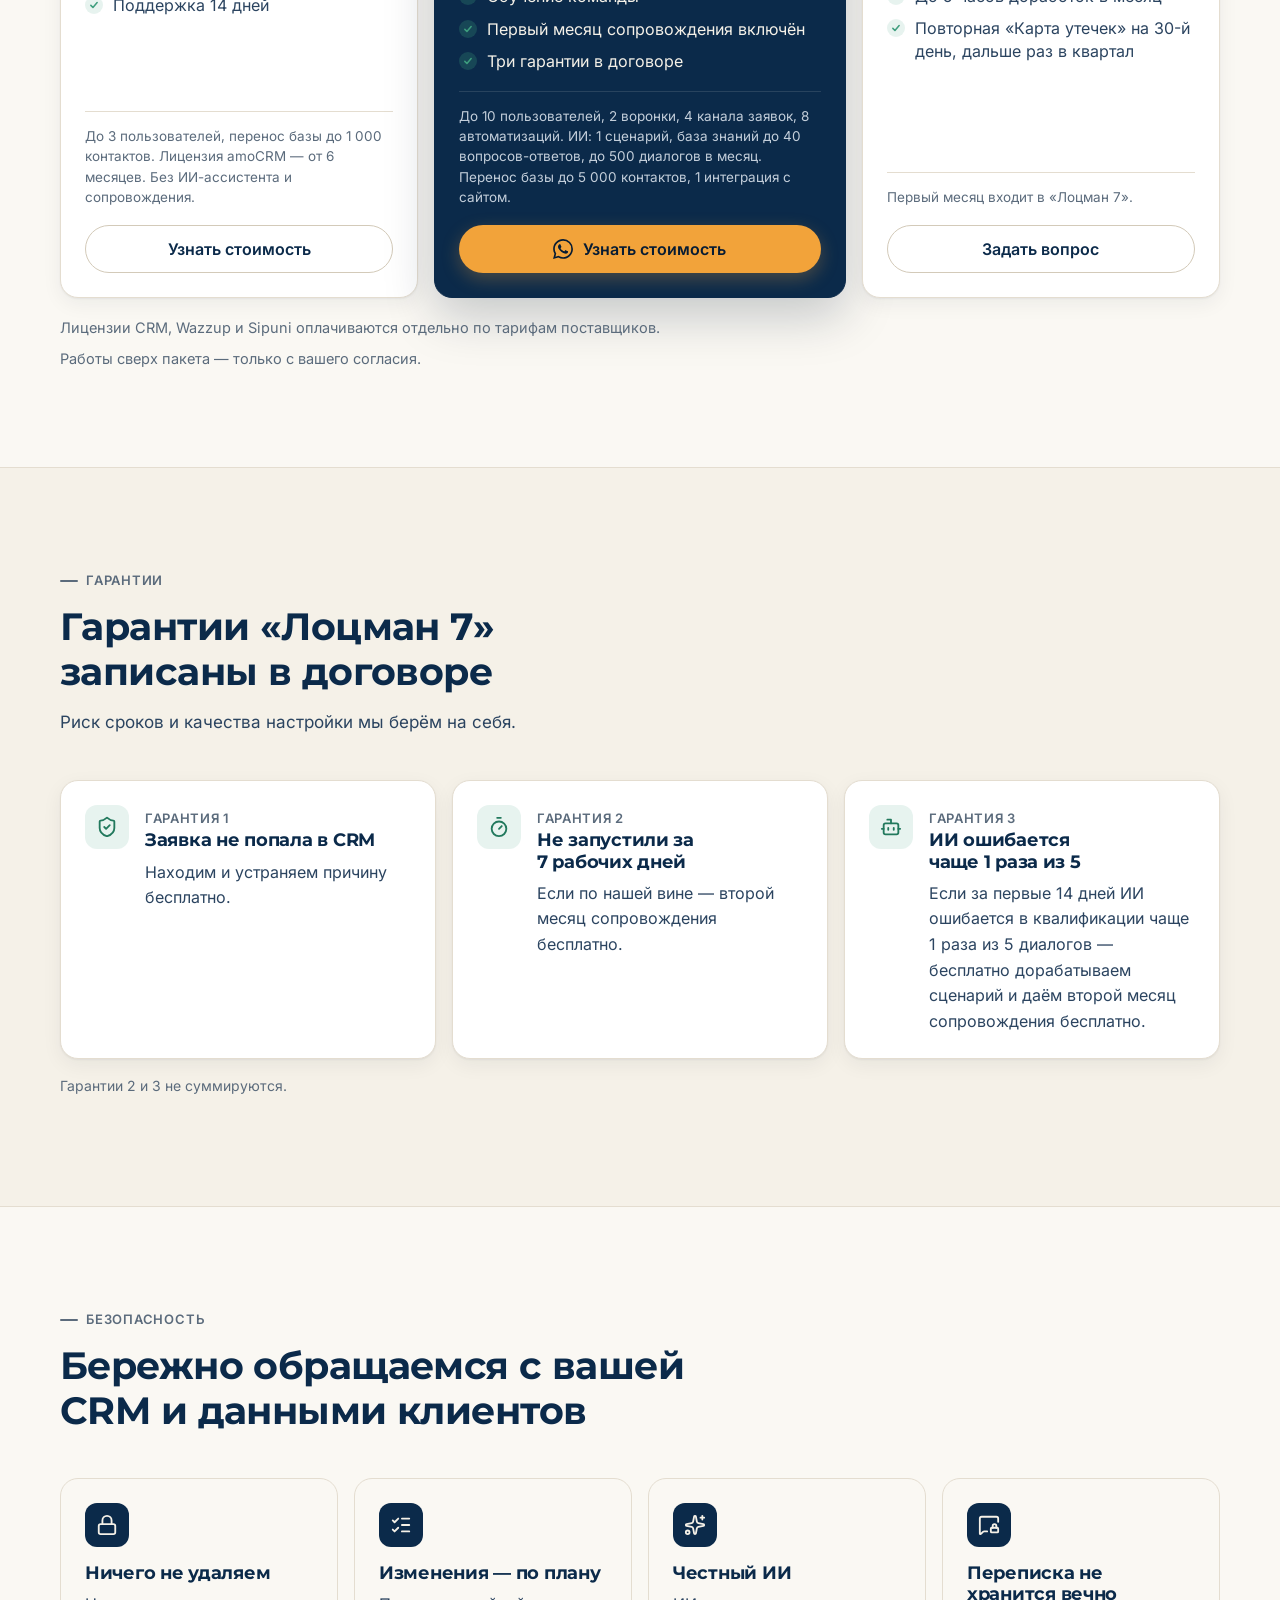
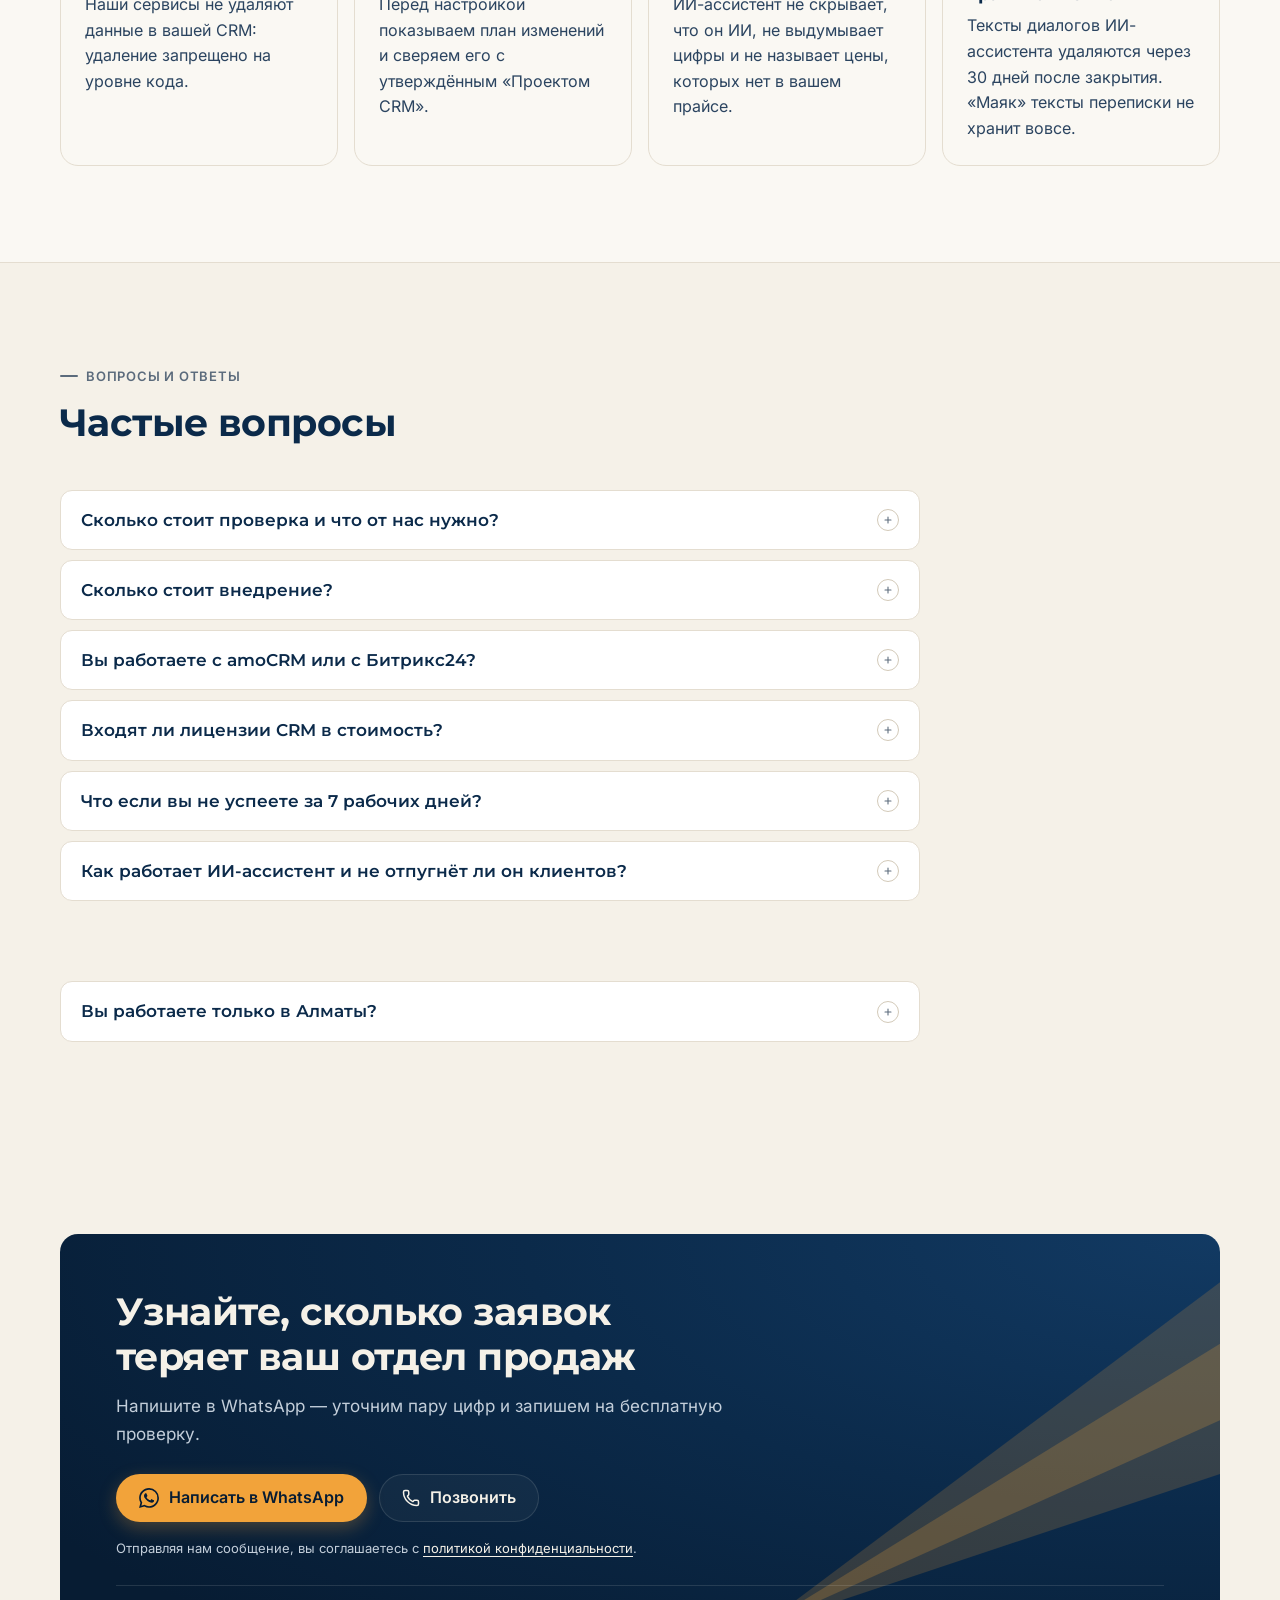
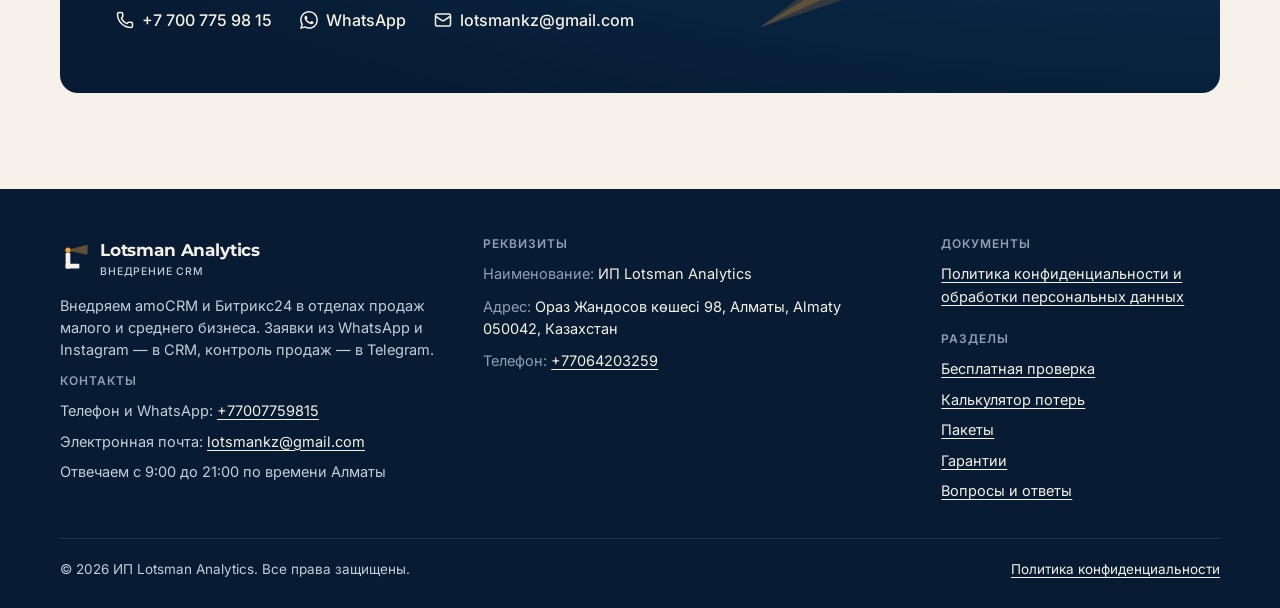
==== commit cf8644cb: "Switch client phone and WhatsApp to +77007759815 All WhatsApp buttons, call links, the calculator bu" ====
--- a/index.html
+++ b/index.html
@@ -22,7 +22,7 @@
   <link rel="preload" href="/assets/fonts/montserrat-cyrillic-wght-normal.woff2" as="font" type="font/woff2" crossorigin>
   <link rel="preload" href="/assets/fonts/inter-cyrillic-wght-normal.woff2" as="font" type="font/woff2" crossorigin>
   <link rel="stylesheet" href="/assets/styles.css?v=dae5caf65b">
-  <script src="/assets/site.js?v=77cf8017e8"></script>
+  <script src="/assets/site.js?v=5cd6d852fa"></script>
   <script type="application/ld+json">
   {
     "@context": "https://schema.org",
@@ -62,7 +62,7 @@
       <a href="/#packages">Пакеты</a>
       <a href="/#faq">Вопросы</a>
     </nav>
-    <a class="btn btn-primary header-cta" href="https://wa.me/77064501518?text=%D0%97%D0%B4%D1%80%D0%B0%D0%B2%D1%81%D1%82%D0%B2%D1%83%D0%B9%D1%82%D0%B5!%20%D0%A5%D0%BE%D1%87%D1%83%20%D0%B1%D0%B5%D1%81%D0%BF%D0%BB%D0%B0%D1%82%D0%BD%D1%83%D1%8E%20%D0%BF%D1%80%D0%BE%D0%B2%D0%B5%D1%80%D0%BA%D1%83%20%D0%BE%D1%82%D0%B4%D0%B5%D0%BB%D0%B0%20%D0%BF%D1%80%D0%BE%D0%B4%D0%B0%D0%B6" target="_blank" rel="noopener"><svg width="18" height="18" viewBox="0 0 24 24" fill="currentColor" aria-hidden="true"><path d="M17.472 14.382c-.297-.149-1.758-.867-2.03-.967-.273-.099-.471-.148-.67.15-.197.297-.767.966-.94 1.164-.173.199-.347.223-.644.075-.297-.15-1.255-.463-2.39-1.475-.883-.788-1.48-1.761-1.653-2.059-.173-.297-.018-.458.13-.606.134-.133.298-.347.446-.52.149-.174.198-.298.298-.497.099-.198.05-.371-.025-.52-.075-.149-.669-1.612-.916-2.207-.242-.579-.487-.5-.669-.51-.173-.008-.371-.01-.57-.01-.198 0-.52.074-.792.372-.272.297-1.04 1.016-1.04 2.479 0 1.462 1.065 2.875 1.213 3.074.149.198 2.096 3.2 5.077 4.487.709.306 1.262.489 1.694.625.712.227 1.36.195 1.871.118.571-.085 1.758-.719 2.006-1.413.248-.694.248-1.289.173-1.413-.074-.124-.272-.198-.57-.347m-5.421 7.403h-.004a9.87 9.87 0 01-5.031-1.378l-.361-.214-3.741.982.998-3.648-.235-.374a9.86 9.86 0 01-1.51-5.26c.001-5.45 4.436-9.884 9.888-9.884 2.64 0 5.122 1.03 6.988 2.898a9.825 9.825 0 012.893 6.994c-.003 5.45-4.437 9.884-9.885 9.884m8.413-18.297A11.815 11.815 0 0012.05 0C5.495 0 .16 5.335.157 11.892c0 2.096.547 4.142 1.588 5.945L.057 24l6.305-1.654a11.882 11.882 0 005.683 1.448h.005c6.554 0 11.89-5.335 11.893-11.893a11.821 11.821 0 00-3.48-8.413Z"/></svg> Написать в WhatsApp</a>
+    <a class="btn btn-primary header-cta" href="https://wa.me/77007759815?text=%D0%97%D0%B4%D1%80%D0%B0%D0%B2%D1%81%D1%82%D0%B2%D1%83%D0%B9%D1%82%D0%B5!%20%D0%A5%D0%BE%D1%87%D1%83%20%D0%B1%D0%B5%D1%81%D0%BF%D0%BB%D0%B0%D1%82%D0%BD%D1%83%D1%8E%20%D0%BF%D1%80%D0%BE%D0%B2%D0%B5%D1%80%D0%BA%D1%83%20%D0%BE%D1%82%D0%B4%D0%B5%D0%BB%D0%B0%20%D0%BF%D1%80%D0%BE%D0%B4%D0%B0%D0%B6" target="_blank" rel="noopener"><svg width="18" height="18" viewBox="0 0 24 24" fill="currentColor" aria-hidden="true"><path d="M17.472 14.382c-.297-.149-1.758-.867-2.03-.967-.273-.099-.471-.148-.67.15-.197.297-.767.966-.94 1.164-.173.199-.347.223-.644.075-.297-.15-1.255-.463-2.39-1.475-.883-.788-1.48-1.761-1.653-2.059-.173-.297-.018-.458.13-.606.134-.133.298-.347.446-.52.149-.174.198-.298.298-.497.099-.198.05-.371-.025-.52-.075-.149-.669-1.612-.916-2.207-.242-.579-.487-.5-.669-.51-.173-.008-.371-.01-.57-.01-.198 0-.52.074-.792.372-.272.297-1.04 1.016-1.04 2.479 0 1.462 1.065 2.875 1.213 3.074.149.198 2.096 3.2 5.077 4.487.709.306 1.262.489 1.694.625.712.227 1.36.195 1.871.118.571-.085 1.758-.719 2.006-1.413.248-.694.248-1.289.173-1.413-.074-.124-.272-.198-.57-.347m-5.421 7.403h-.004a9.87 9.87 0 01-5.031-1.378l-.361-.214-3.741.982.998-3.648-.235-.374a9.86 9.86 0 01-1.51-5.26c.001-5.45 4.436-9.884 9.888-9.884 2.64 0 5.122 1.03 6.988 2.898a9.825 9.825 0 012.893 6.994c-.003 5.45-4.437 9.884-9.885 9.884m8.413-18.297A11.815 11.815 0 0012.05 0C5.495 0 .16 5.335.157 11.892c0 2.096.547 4.142 1.588 5.945L.057 24l6.305-1.654a11.882 11.882 0 005.683 1.448h.005c6.554 0 11.89-5.335 11.893-11.893a11.821 11.821 0 00-3.48-8.413Z"/></svg> Написать в WhatsApp</a>
     <button class="menu-btn" type="button" aria-expanded="false" aria-controls="mobile-nav" aria-label="Открыть меню"><svg width="22" height="22" viewBox="0 0 24 24" fill="none" stroke="currentColor" stroke-width="2" stroke-linecap="round" stroke-linejoin="round" aria-hidden="true"><path d="M4 5h16" /><path d="M4 12h16" /><path d="M4 19h16" /></svg></button>
   </div>
   <nav class="mobile-nav" id="mobile-nav" aria-label="Разделы сайта">
@@ -73,7 +73,7 @@
     <a href="/#packages">Пакеты</a>
     <a href="/#faq">Вопросы</a>
     <a href="/#contacts">Контакты</a>
-    <a class="btn btn-primary" href="https://wa.me/77064501518?text=%D0%97%D0%B4%D1%80%D0%B0%D0%B2%D1%81%D1%82%D0%B2%D1%83%D0%B9%D1%82%D0%B5!%20%D0%A5%D0%BE%D1%87%D1%83%20%D0%B1%D0%B5%D1%81%D0%BF%D0%BB%D0%B0%D1%82%D0%BD%D1%83%D1%8E%20%D0%BF%D1%80%D0%BE%D0%B2%D0%B5%D1%80%D0%BA%D1%83%20%D0%BE%D1%82%D0%B4%D0%B5%D0%BB%D0%B0%20%D0%BF%D1%80%D0%BE%D0%B4%D0%B0%D0%B6" target="_blank" rel="noopener"><svg width="18" height="18" viewBox="0 0 24 24" fill="currentColor" aria-hidden="true"><path d="M17.472 14.382c-.297-.149-1.758-.867-2.03-.967-.273-.099-.471-.148-.67.15-.197.297-.767.966-.94 1.164-.173.199-.347.223-.644.075-.297-.15-1.255-.463-2.39-1.475-.883-.788-1.48-1.761-1.653-2.059-.173-.297-.018-.458.13-.606.134-.133.298-.347.446-.52.149-.174.198-.298.298-.497.099-.198.05-.371-.025-.52-.075-.149-.669-1.612-.916-2.207-.242-.579-.487-.5-.669-.51-.173-.008-.371-.01-.57-.01-.198 0-.52.074-.792.372-.272.297-1.04 1.016-1.04 2.479 0 1.462 1.065 2.875 1.213 3.074.149.198 2.096 3.2 5.077 4.487.709.306 1.262.489 1.694.625.712.227 1.36.195 1.871.118.571-.085 1.758-.719 2.006-1.413.248-.694.248-1.289.173-1.413-.074-.124-.272-.198-.57-.347m-5.421 7.403h-.004a9.87 9.87 0 01-5.031-1.378l-.361-.214-3.741.982.998-3.648-.235-.374a9.86 9.86 0 01-1.51-5.26c.001-5.45 4.436-9.884 9.888-9.884 2.64 0 5.122 1.03 6.988 2.898a9.825 9.825 0 012.893 6.994c-.003 5.45-4.437 9.884-9.885 9.884m8.413-18.297A11.815 11.815 0 0012.05 0C5.495 0 .16 5.335.157 11.892c0 2.096.547 4.142 1.588 5.945L.057 24l6.305-1.654a11.882 11.882 0 005.683 1.448h.005c6.554 0 11.89-5.335 11.893-11.893a11.821 11.821 0 00-3.48-8.413Z"/></svg> Написать в WhatsApp</a>
+    <a class="btn btn-primary" href="https://wa.me/77007759815?text=%D0%97%D0%B4%D1%80%D0%B0%D0%B2%D1%81%D1%82%D0%B2%D1%83%D0%B9%D1%82%D0%B5!%20%D0%A5%D0%BE%D1%87%D1%83%20%D0%B1%D0%B5%D1%81%D0%BF%D0%BB%D0%B0%D1%82%D0%BD%D1%83%D1%8E%20%D0%BF%D1%80%D0%BE%D0%B2%D0%B5%D1%80%D0%BA%D1%83%20%D0%BE%D1%82%D0%B4%D0%B5%D0%BB%D0%B0%20%D0%BF%D1%80%D0%BE%D0%B4%D0%B0%D0%B6" target="_blank" rel="noopener"><svg width="18" height="18" viewBox="0 0 24 24" fill="currentColor" aria-hidden="true"><path d="M17.472 14.382c-.297-.149-1.758-.867-2.03-.967-.273-.099-.471-.148-.67.15-.197.297-.767.966-.94 1.164-.173.199-.347.223-.644.075-.297-.15-1.255-.463-2.39-1.475-.883-.788-1.48-1.761-1.653-2.059-.173-.297-.018-.458.13-.606.134-.133.298-.347.446-.52.149-.174.198-.298.298-.497.099-.198.05-.371-.025-.52-.075-.149-.669-1.612-.916-2.207-.242-.579-.487-.5-.669-.51-.173-.008-.371-.01-.57-.01-.198 0-.52.074-.792.372-.272.297-1.04 1.016-1.04 2.479 0 1.462 1.065 2.875 1.213 3.074.149.198 2.096 3.2 5.077 4.487.709.306 1.262.489 1.694.625.712.227 1.36.195 1.871.118.571-.085 1.758-.719 2.006-1.413.248-.694.248-1.289.173-1.413-.074-.124-.272-.198-.57-.347m-5.421 7.403h-.004a9.87 9.87 0 01-5.031-1.378l-.361-.214-3.741.982.998-3.648-.235-.374a9.86 9.86 0 01-1.51-5.26c.001-5.45 4.436-9.884 9.888-9.884 2.64 0 5.122 1.03 6.988 2.898a9.825 9.825 0 012.893 6.994c-.003 5.45-4.437 9.884-9.885 9.884m8.413-18.297A11.815 11.815 0 0012.05 0C5.495 0 .16 5.335.157 11.892c0 2.096.547 4.142 1.588 5.945L.057 24l6.305-1.654a11.882 11.882 0 005.683 1.448h.005c6.554 0 11.89-5.335 11.893-11.893a11.821 11.821 0 00-3.48-8.413Z"/></svg> Написать в WhatsApp</a>
   </nav>
 </header>
 
@@ -87,7 +87,7 @@
         <h1 class="enter" style="--d: 1">Перестаньте терять заявки: CRM и ИИ-ассистент <em>за 7&nbsp;рабочих&nbsp;дней</em></h1>
         <p class="lead enter" style="--d: 2">Lotsman Analytics настраивает отделы продаж малого и среднего бизнеса. Заявки из WhatsApp и Instagram попадают в CRM, ИИ-ассистент отвечает клиентам и передаёт менеджеру готовые заявки, а владелец видит, что происходит в продажах, прямо в Telegram.</p>
         <div class="hero-actions enter" style="--d: 3">
-          <a class="btn btn-primary btn-shine" href="https://wa.me/77064501518?text=%D0%97%D0%B4%D1%80%D0%B0%D0%B2%D1%81%D1%82%D0%B2%D1%83%D0%B9%D1%82%D0%B5!%20%D0%A5%D0%BE%D1%87%D1%83%20%D0%B1%D0%B5%D1%81%D0%BF%D0%BB%D0%B0%D1%82%D0%BD%D1%83%D1%8E%20%D0%BF%D1%80%D0%BE%D0%B2%D0%B5%D1%80%D0%BA%D1%83%20%D0%BE%D1%82%D0%B4%D0%B5%D0%BB%D0%B0%20%D0%BF%D1%80%D0%BE%D0%B4%D0%B0%D0%B6" target="_blank" rel="noopener"><svg width="20" height="20" viewBox="0 0 24 24" fill="currentColor" aria-hidden="true"><path d="M17.472 14.382c-.297-.149-1.758-.867-2.03-.967-.273-.099-.471-.148-.67.15-.197.297-.767.966-.94 1.164-.173.199-.347.223-.644.075-.297-.15-1.255-.463-2.39-1.475-.883-.788-1.48-1.761-1.653-2.059-.173-.297-.018-.458.13-.606.134-.133.298-.347.446-.52.149-.174.198-.298.298-.497.099-.198.05-.371-.025-.52-.075-.149-.669-1.612-.916-2.207-.242-.579-.487-.5-.669-.51-.173-.008-.371-.01-.57-.01-.198 0-.52.074-.792.372-.272.297-1.04 1.016-1.04 2.479 0 1.462 1.065 2.875 1.213 3.074.149.198 2.096 3.2 5.077 4.487.709.306 1.262.489 1.694.625.712.227 1.36.195 1.871.118.571-.085 1.758-.719 2.006-1.413.248-.694.248-1.289.173-1.413-.074-.124-.272-.198-.57-.347m-5.421 7.403h-.004a9.87 9.87 0 01-5.031-1.378l-.361-.214-3.741.982.998-3.648-.235-.374a9.86 9.86 0 01-1.51-5.26c.001-5.45 4.436-9.884 9.888-9.884 2.64 0 5.122 1.03 6.988 2.898a9.825 9.825 0 012.893 6.994c-.003 5.45-4.437 9.884-9.885 9.884m8.413-18.297A11.815 11.815 0 0012.05 0C5.495 0 .16 5.335.157 11.892c0 2.096.547 4.142 1.588 5.945L.057 24l6.305-1.654a11.882 11.882 0 005.683 1.448h.005c6.554 0 11.89-5.335 11.893-11.893a11.821 11.821 0 00-3.48-8.413Z"/></svg> Бесплатная проверка продаж</a>
+          <a class="btn btn-primary btn-shine" href="https://wa.me/77007759815?text=%D0%97%D0%B4%D1%80%D0%B0%D0%B2%D1%81%D1%82%D0%B2%D1%83%D0%B9%D1%82%D0%B5!%20%D0%A5%D0%BE%D1%87%D1%83%20%D0%B1%D0%B5%D1%81%D0%BF%D0%BB%D0%B0%D1%82%D0%BD%D1%83%D1%8E%20%D0%BF%D1%80%D0%BE%D0%B2%D0%B5%D1%80%D0%BA%D1%83%20%D0%BE%D1%82%D0%B4%D0%B5%D0%BB%D0%B0%20%D0%BF%D1%80%D0%BE%D0%B4%D0%B0%D0%B6" target="_blank" rel="noopener"><svg width="20" height="20" viewBox="0 0 24 24" fill="currentColor" aria-hidden="true"><path d="M17.472 14.382c-.297-.149-1.758-.867-2.03-.967-.273-.099-.471-.148-.67.15-.197.297-.767.966-.94 1.164-.173.199-.347.223-.644.075-.297-.15-1.255-.463-2.39-1.475-.883-.788-1.48-1.761-1.653-2.059-.173-.297-.018-.458.13-.606.134-.133.298-.347.446-.52.149-.174.198-.298.298-.497.099-.198.05-.371-.025-.52-.075-.149-.669-1.612-.916-2.207-.242-.579-.487-.5-.669-.51-.173-.008-.371-.01-.57-.01-.198 0-.52.074-.792.372-.272.297-1.04 1.016-1.04 2.479 0 1.462 1.065 2.875 1.213 3.074.149.198 2.096 3.2 5.077 4.487.709.306 1.262.489 1.694.625.712.227 1.36.195 1.871.118.571-.085 1.758-.719 2.006-1.413.248-.694.248-1.289.173-1.413-.074-.124-.272-.198-.57-.347m-5.421 7.403h-.004a9.87 9.87 0 01-5.031-1.378l-.361-.214-3.741.982.998-3.648-.235-.374a9.86 9.86 0 01-1.51-5.26c.001-5.45 4.436-9.884 9.888-9.884 2.64 0 5.122 1.03 6.988 2.898a9.825 9.825 0 012.893 6.994c-.003 5.45-4.437 9.884-9.885 9.884m8.413-18.297A11.815 11.815 0 0012.05 0C5.495 0 .16 5.335.157 11.892c0 2.096.547 4.142 1.588 5.945L.057 24l6.305-1.654a11.882 11.882 0 005.683 1.448h.005c6.554 0 11.89-5.335 11.893-11.893a11.821 11.821 0 00-3.48-8.413Z"/></svg> Бесплатная проверка продаж</a>
           <a class="btn btn-ghost" href="#calc"><svg width="18" height="18" viewBox="0 0 24 24" fill="none" stroke="currentColor" stroke-width="2" stroke-linecap="round" stroke-linejoin="round" aria-hidden="true"><rect width="16" height="20" x="4" y="2" rx="2" /><line x1="8" x2="16" y1="6" y2="6" /><line x1="16" x2="16" y1="14" y2="18" /><path d="M16 10h.01" /><path d="M12 10h.01" /><path d="M8 10h.01" /><path d="M12 14h.01" /><path d="M8 14h.01" /><path d="M12 18h.01" /><path d="M8 18h.01" /></svg> Посчитать потери</a>
         </div>
         <ul class="trust enter" style="--d: 4">
@@ -196,7 +196,7 @@
           <strong class="calc-sum"><span id="c-month">400&nbsp;000</span>&nbsp;₸</strong>
           <span class="calc-label">в месяц</span>
           <p class="calc-meta">≈ <b><span id="c-year">4&nbsp;800&nbsp;000</span>&nbsp;₸</b> в год · <b id="c-lost">20</b> потерянных заявок в месяц</p>
-          <a class="btn btn-primary btn-shine" id="c-cta" href="https://wa.me/77064501518?text=%D0%97%D0%B4%D1%80%D0%B0%D0%B2%D1%81%D1%82%D0%B2%D1%83%D0%B9%D1%82%D0%B5!%20%D0%A5%D0%BE%D1%87%D1%83%20%D0%B1%D0%B5%D1%81%D0%BF%D0%BB%D0%B0%D1%82%D0%BD%D1%83%D1%8E%20%D0%BF%D1%80%D0%BE%D0%B2%D0%B5%D1%80%D0%BA%D1%83%20%D0%BE%D1%82%D0%B4%D0%B5%D0%BB%D0%B0%20%D0%BF%D1%80%D0%BE%D0%B4%D0%B0%D0%B6" target="_blank" rel="noopener"><svg width="20" height="20" viewBox="0 0 24 24" fill="currentColor" aria-hidden="true"><path d="M17.472 14.382c-.297-.149-1.758-.867-2.03-.967-.273-.099-.471-.148-.67.15-.197.297-.767.966-.94 1.164-.173.199-.347.223-.644.075-.297-.15-1.255-.463-2.39-1.475-.883-.788-1.48-1.761-1.653-2.059-.173-.297-.018-.458.13-.606.134-.133.298-.347.446-.52.149-.174.198-.298.298-.497.099-.198.05-.371-.025-.52-.075-.149-.669-1.612-.916-2.207-.242-.579-.487-.5-.669-.51-.173-.008-.371-.01-.57-.01-.198 0-.52.074-.792.372-.272.297-1.04 1.016-1.04 2.479 0 1.462 1.065 2.875 1.213 3.074.149.198 2.096 3.2 5.077 4.487.709.306 1.262.489 1.694.625.712.227 1.36.195 1.871.118.571-.085 1.758-.719 2.006-1.413.248-.694.248-1.289.173-1.413-.074-.124-.272-.198-.57-.347m-5.421 7.403h-.004a9.87 9.87 0 01-5.031-1.378l-.361-.214-3.741.982.998-3.648-.235-.374a9.86 9.86 0 01-1.51-5.26c.001-5.45 4.436-9.884 9.888-9.884 2.64 0 5.122 1.03 6.988 2.898a9.825 9.825 0 012.893 6.994c-.003 5.45-4.437 9.884-9.885 9.884m8.413-18.297A11.815 11.815 0 0012.05 0C5.495 0 .16 5.335.157 11.892c0 2.096.547 4.142 1.588 5.945L.057 24l6.305-1.654a11.882 11.882 0 005.683 1.448h.005c6.554 0 11.89-5.335 11.893-11.893a11.821 11.821 0 00-3.48-8.413Z"/></svg> Проверить бесплатно</a>
+          <a class="btn btn-primary btn-shine" id="c-cta" href="https://wa.me/77007759815?text=%D0%97%D0%B4%D1%80%D0%B0%D0%B2%D1%81%D1%82%D0%B2%D1%83%D0%B9%D1%82%D0%B5!%20%D0%A5%D0%BE%D1%87%D1%83%20%D0%B1%D0%B5%D1%81%D0%BF%D0%BB%D0%B0%D1%82%D0%BD%D1%83%D1%8E%20%D0%BF%D1%80%D0%BE%D0%B2%D0%B5%D1%80%D0%BA%D1%83%20%D0%BE%D1%82%D0%B4%D0%B5%D0%BB%D0%B0%20%D0%BF%D1%80%D0%BE%D0%B4%D0%B0%D0%B6" target="_blank" rel="noopener"><svg width="20" height="20" viewBox="0 0 24 24" fill="currentColor" aria-hidden="true"><path d="M17.472 14.382c-.297-.149-1.758-.867-2.03-.967-.273-.099-.471-.148-.67.15-.197.297-.767.966-.94 1.164-.173.199-.347.223-.644.075-.297-.15-1.255-.463-2.39-1.475-.883-.788-1.48-1.761-1.653-2.059-.173-.297-.018-.458.13-.606.134-.133.298-.347.446-.52.149-.174.198-.298.298-.497.099-.198.05-.371-.025-.52-.075-.149-.669-1.612-.916-2.207-.242-.579-.487-.5-.669-.51-.173-.008-.371-.01-.57-.01-.198 0-.52.074-.792.372-.272.297-1.04 1.016-1.04 2.479 0 1.462 1.065 2.875 1.213 3.074.149.198 2.096 3.2 5.077 4.487.709.306 1.262.489 1.694.625.712.227 1.36.195 1.871.118.571-.085 1.758-.719 2.006-1.413.248-.694.248-1.289.173-1.413-.074-.124-.272-.198-.57-.347m-5.421 7.403h-.004a9.87 9.87 0 01-5.031-1.378l-.361-.214-3.741.982.998-3.648-.235-.374a9.86 9.86 0 01-1.51-5.26c.001-5.45 4.436-9.884 9.888-9.884 2.64 0 5.122 1.03 6.988 2.898a9.825 9.825 0 012.893 6.994c-.003 5.45-4.437 9.884-9.885 9.884m8.413-18.297A11.815 11.815 0 0012.05 0C5.495 0 .16 5.335.157 11.892c0 2.096.547 4.142 1.588 5.945L.057 24l6.305-1.654a11.882 11.882 0 005.683 1.448h.005c6.554 0 11.89-5.335 11.893-11.893a11.821 11.821 0 00-3.48-8.413Z"/></svg> Проверить бесплатно</a>
           <small class="calc-note">Оценка по вашим цифрам: заявки × доля потерь × конверсия × средний чек.</small>
         </div>
       </div>
@@ -258,7 +258,7 @@
           <li>Сколько это стоит в тенге в месяц</li>
           <li>3 исправления, которые вы сделаете сами</li>
         </ol>
-        <a class="btn btn-primary btn-shine" href="https://wa.me/77064501518?text=%D0%97%D0%B4%D1%80%D0%B0%D0%B2%D1%81%D1%82%D0%B2%D1%83%D0%B9%D1%82%D0%B5!%20%D0%A5%D0%BE%D1%87%D1%83%20%D0%B1%D0%B5%D1%81%D0%BF%D0%BB%D0%B0%D1%82%D0%BD%D1%83%D1%8E%20%D0%BF%D1%80%D0%BE%D0%B2%D0%B5%D1%80%D0%BA%D1%83%20%D0%BE%D1%82%D0%B4%D0%B5%D0%BB%D0%B0%20%D0%BF%D1%80%D0%BE%D0%B4%D0%B0%D0%B6" target="_blank" rel="noopener"><svg width="20" height="20" viewBox="0 0 24 24" fill="currentColor" aria-hidden="true"><path d="M17.472 14.382c-.297-.149-1.758-.867-2.03-.967-.273-.099-.471-.148-.67.15-.197.297-.767.966-.94 1.164-.173.199-.347.223-.644.075-.297-.15-1.255-.463-2.39-1.475-.883-.788-1.48-1.761-1.653-2.059-.173-.297-.018-.458.13-.606.134-.133.298-.347.446-.52.149-.174.198-.298.298-.497.099-.198.05-.371-.025-.52-.075-.149-.669-1.612-.916-2.207-.242-.579-.487-.5-.669-.51-.173-.008-.371-.01-.57-.01-.198 0-.52.074-.792.372-.272.297-1.04 1.016-1.04 2.479 0 1.462 1.065 2.875 1.213 3.074.149.198 2.096 3.2 5.077 4.487.709.306 1.262.489 1.694.625.712.227 1.36.195 1.871.118.571-.085 1.758-.719 2.006-1.413.248-.694.248-1.289.173-1.413-.074-.124-.272-.198-.57-.347m-5.421 7.403h-.004a9.87 9.87 0 01-5.031-1.378l-.361-.214-3.741.982.998-3.648-.235-.374a9.86 9.86 0 01-1.51-5.26c.001-5.45 4.436-9.884 9.888-9.884 2.64 0 5.122 1.03 6.988 2.898a9.825 9.825 0 012.893 6.994c-.003 5.45-4.437 9.884-9.885 9.884m8.413-18.297A11.815 11.815 0 0012.05 0C5.495 0 .16 5.335.157 11.892c0 2.096.547 4.142 1.588 5.945L.057 24l6.305-1.654a11.882 11.882 0 005.683 1.448h.005c6.554 0 11.89-5.335 11.893-11.893a11.821 11.821 0 00-3.48-8.413Z"/></svg> Записаться на проверку</a>
+        <a class="btn btn-primary btn-shine" href="https://wa.me/77007759815?text=%D0%97%D0%B4%D1%80%D0%B0%D0%B2%D1%81%D1%82%D0%B2%D1%83%D0%B9%D1%82%D0%B5!%20%D0%A5%D0%BE%D1%87%D1%83%20%D0%B1%D0%B5%D1%81%D0%BF%D0%BB%D0%B0%D1%82%D0%BD%D1%83%D1%8E%20%D0%BF%D1%80%D0%BE%D0%B2%D0%B5%D1%80%D0%BA%D1%83%20%D0%BE%D1%82%D0%B4%D0%B5%D0%BB%D0%B0%20%D0%BF%D1%80%D0%BE%D0%B4%D0%B0%D0%B6" target="_blank" rel="noopener"><svg width="20" height="20" viewBox="0 0 24 24" fill="currentColor" aria-hidden="true"><path d="M17.472 14.382c-.297-.149-1.758-.867-2.03-.967-.273-.099-.471-.148-.67.15-.197.297-.767.966-.94 1.164-.173.199-.347.223-.644.075-.297-.15-1.255-.463-2.39-1.475-.883-.788-1.48-1.761-1.653-2.059-.173-.297-.018-.458.13-.606.134-.133.298-.347.446-.52.149-.174.198-.298.298-.497.099-.198.05-.371-.025-.52-.075-.149-.669-1.612-.916-2.207-.242-.579-.487-.5-.669-.51-.173-.008-.371-.01-.57-.01-.198 0-.52.074-.792.372-.272.297-1.04 1.016-1.04 2.479 0 1.462 1.065 2.875 1.213 3.074.149.198 2.096 3.2 5.077 4.487.709.306 1.262.489 1.694.625.712.227 1.36.195 1.871.118.571-.085 1.758-.719 2.006-1.413.248-.694.248-1.289.173-1.413-.074-.124-.272-.198-.57-.347m-5.421 7.403h-.004a9.87 9.87 0 01-5.031-1.378l-.361-.214-3.741.982.998-3.648-.235-.374a9.86 9.86 0 01-1.51-5.26c.001-5.45 4.436-9.884 9.888-9.884 2.64 0 5.122 1.03 6.988 2.898a9.825 9.825 0 012.893 6.994c-.003 5.45-4.437 9.884-9.885 9.884m8.413-18.297A11.815 11.815 0 0012.05 0C5.495 0 .16 5.335.157 11.892c0 2.096.547 4.142 1.588 5.945L.057 24l6.305-1.654a11.882 11.882 0 005.683 1.448h.005c6.554 0 11.89-5.335 11.893-11.893a11.821 11.821 0 00-3.48-8.413Z"/></svg> Записаться на проверку</a>
       </div>
 
       <p class="fit" data-reveal><b>Кому подходит проверка:</b> на заявки отвечают 2 и больше человек, приходит от 50 заявок в месяц, средний чек — от 50&nbsp;000&nbsp;₸. Если пока меньше — пришлём в подарок 10 шаблонов быстрых ответов и расскажем про «Лоцман Лайт».</p>
@@ -376,7 +376,7 @@
             <li>Поддержка 14 дней</li>
           </ul>
           <p class="limits">До 3 пользователей, перенос базы до 1&nbsp;000 контактов. Лицензия amoCRM — от 6 месяцев. Без ИИ-ассистента и сопровождения.</p>
-          <a class="btn btn-line" href="https://wa.me/77064501518?text=%D0%97%D0%B4%D1%80%D0%B0%D0%B2%D1%81%D1%82%D0%B2%D1%83%D0%B9%D1%82%D0%B5!%20%D0%A5%D0%BE%D1%87%D1%83%20%D1%83%D0%B7%D0%BD%D0%B0%D1%82%D1%8C%20%D1%81%D1%82%D0%BE%D0%B8%D0%BC%D0%BE%D1%81%D1%82%D1%8C%20%C2%AB%D0%9B%D0%BE%D1%86%D0%BC%D0%B0%D0%BD%20%D0%9B%D0%B0%D0%B9%D1%82%C2%BB" target="_blank" rel="noopener">Узнать стоимость</a>
+          <a class="btn btn-line" href="https://wa.me/77007759815?text=%D0%97%D0%B4%D1%80%D0%B0%D0%B2%D1%81%D1%82%D0%B2%D1%83%D0%B9%D1%82%D0%B5!%20%D0%A5%D0%BE%D1%87%D1%83%20%D1%83%D0%B7%D0%BD%D0%B0%D1%82%D1%8C%20%D1%81%D1%82%D0%BE%D0%B8%D0%BC%D0%BE%D1%81%D1%82%D1%8C%20%C2%AB%D0%9B%D0%BE%D1%86%D0%BC%D0%B0%D0%BD%20%D0%9B%D0%B0%D0%B9%D1%82%C2%BB" target="_blank" rel="noopener">Узнать стоимость</a>
         </article>
 
         <article class="card plan featured" data-reveal>
@@ -397,7 +397,7 @@
             <li>Три гарантии в договоре</li>
           </ul>
           <p class="limits">До 10 пользователей, 2 воронки, 4 канала заявок, 8 автоматизаций. ИИ: 1 сценарий, база знаний до 40 вопросов-ответов, до 500 диалогов в месяц. Перенос базы до 5&nbsp;000 контактов, 1 интеграция с сайтом.</p>
-          <a class="btn btn-primary btn-shine" href="https://wa.me/77064501518?text=%D0%97%D0%B4%D1%80%D0%B0%D0%B2%D1%81%D1%82%D0%B2%D1%83%D0%B9%D1%82%D0%B5!%20%D0%A5%D0%BE%D1%87%D1%83%20%D1%83%D0%B7%D0%BD%D0%B0%D1%82%D1%8C%20%D1%81%D1%82%D0%BE%D0%B8%D0%BC%D0%BE%D1%81%D1%82%D1%8C%20%C2%AB%D0%9B%D0%BE%D1%86%D0%BC%D0%B0%D0%BD%207%C2%BB" target="_blank" rel="noopener"><svg width="20" height="20" viewBox="0 0 24 24" fill="currentColor" aria-hidden="true"><path d="M17.472 14.382c-.297-.149-1.758-.867-2.03-.967-.273-.099-.471-.148-.67.15-.197.297-.767.966-.94 1.164-.173.199-.347.223-.644.075-.297-.15-1.255-.463-2.39-1.475-.883-.788-1.48-1.761-1.653-2.059-.173-.297-.018-.458.13-.606.134-.133.298-.347.446-.52.149-.174.198-.298.298-.497.099-.198.05-.371-.025-.52-.075-.149-.669-1.612-.916-2.207-.242-.579-.487-.5-.669-.51-.173-.008-.371-.01-.57-.01-.198 0-.52.074-.792.372-.272.297-1.04 1.016-1.04 2.479 0 1.462 1.065 2.875 1.213 3.074.149.198 2.096 3.2 5.077 4.487.709.306 1.262.489 1.694.625.712.227 1.36.195 1.871.118.571-.085 1.758-.719 2.006-1.413.248-.694.248-1.289.173-1.413-.074-.124-.272-.198-.57-.347m-5.421 7.403h-.004a9.87 9.87 0 01-5.031-1.378l-.361-.214-3.741.982.998-3.648-.235-.374a9.86 9.86 0 01-1.51-5.26c.001-5.45 4.436-9.884 9.888-9.884 2.64 0 5.122 1.03 6.988 2.898a9.825 9.825 0 012.893 6.994c-.003 5.45-4.437 9.884-9.885 9.884m8.413-18.297A11.815 11.815 0 0012.05 0C5.495 0 .16 5.335.157 11.892c0 2.096.547 4.142 1.588 5.945L.057 24l6.305-1.654a11.882 11.882 0 005.683 1.448h.005c6.554 0 11.89-5.335 11.893-11.893a11.821 11.821 0 00-3.48-8.413Z"/></svg> Узнать стоимость</a>
+          <a class="btn btn-primary btn-shine" href="https://wa.me/77007759815?text=%D0%97%D0%B4%D1%80%D0%B0%D0%B2%D1%81%D1%82%D0%B2%D1%83%D0%B9%D1%82%D0%B5!%20%D0%A5%D0%BE%D1%87%D1%83%20%D1%83%D0%B7%D0%BD%D0%B0%D1%82%D1%8C%20%D1%81%D1%82%D0%BE%D0%B8%D0%BC%D0%BE%D1%81%D1%82%D1%8C%20%C2%AB%D0%9B%D0%BE%D1%86%D0%BC%D0%B0%D0%BD%207%C2%BB" target="_blank" rel="noopener"><svg width="20" height="20" viewBox="0 0 24 24" fill="currentColor" aria-hidden="true"><path d="M17.472 14.382c-.297-.149-1.758-.867-2.03-.967-.273-.099-.471-.148-.67.15-.197.297-.767.966-.94 1.164-.173.199-.347.223-.644.075-.297-.15-1.255-.463-2.39-1.475-.883-.788-1.48-1.761-1.653-2.059-.173-.297-.018-.458.13-.606.134-.133.298-.347.446-.52.149-.174.198-.298.298-.497.099-.198.05-.371-.025-.52-.075-.149-.669-1.612-.916-2.207-.242-.579-.487-.5-.669-.51-.173-.008-.371-.01-.57-.01-.198 0-.52.074-.792.372-.272.297-1.04 1.016-1.04 2.479 0 1.462 1.065 2.875 1.213 3.074.149.198 2.096 3.2 5.077 4.487.709.306 1.262.489 1.694.625.712.227 1.36.195 1.871.118.571-.085 1.758-.719 2.006-1.413.248-.694.248-1.289.173-1.413-.074-.124-.272-.198-.57-.347m-5.421 7.403h-.004a9.87 9.87 0 01-5.031-1.378l-.361-.214-3.741.982.998-3.648-.235-.374a9.86 9.86 0 01-1.51-5.26c.001-5.45 4.436-9.884 9.888-9.884 2.64 0 5.122 1.03 6.988 2.898a9.825 9.825 0 012.893 6.994c-.003 5.45-4.437 9.884-9.885 9.884m8.413-18.297A11.815 11.815 0 0012.05 0C5.495 0 .16 5.335.157 11.892c0 2.096.547 4.142 1.588 5.945L.057 24l6.305-1.654a11.882 11.882 0 005.683 1.448h.005c6.554 0 11.89-5.335 11.893-11.893a11.821 11.821 0 00-3.48-8.413Z"/></svg> Узнать стоимость</a>
         </article>
 
         <article class="card plan" data-reveal>
@@ -415,7 +415,7 @@
             <li>Повторная «Карта утечек» на 30-й день, дальше раз в квартал</li>
           </ul>
           <p class="limits">Первый месяц входит в «Лоцман 7».</p>
-          <a class="btn btn-line" href="https://wa.me/77064501518?text=%D0%97%D0%B4%D1%80%D0%B0%D0%B2%D1%81%D1%82%D0%B2%D1%83%D0%B9%D1%82%D0%B5!%20%D0%95%D1%81%D1%82%D1%8C%20%D0%B2%D0%BE%D0%BF%D1%80%D0%BE%D1%81%20%D0%BF%D1%80%D0%BE%20%D1%81%D0%BE%D0%BF%D1%80%D0%BE%D0%B2%D0%BE%D0%B6%D0%B4%D0%B5%D0%BD%D0%B8%D0%B5" target="_blank" rel="noopener">Задать вопрос</a>
+          <a class="btn btn-line" href="https://wa.me/77007759815?text=%D0%97%D0%B4%D1%80%D0%B0%D0%B2%D1%81%D1%82%D0%B2%D1%83%D0%B9%D1%82%D0%B5!%20%D0%95%D1%81%D1%82%D1%8C%20%D0%B2%D0%BE%D0%BF%D1%80%D0%BE%D1%81%20%D0%BF%D1%80%D0%BE%20%D1%81%D0%BE%D0%BF%D1%80%D0%BE%D0%B2%D0%BE%D0%B6%D0%B4%D0%B5%D0%BD%D0%B8%D0%B5" target="_blank" rel="noopener">Задать вопрос</a>
         </article>
       </div>
 
@@ -548,13 +548,13 @@
         <h2 id="contacts-title">Узнайте, сколько заявок теряет ваш отдел продаж</h2>
         <p>Напишите в WhatsApp — уточним пару цифр и запишем на бесплатную проверку.</p>
         <div class="hero-actions">
-          <a class="btn btn-primary btn-shine" href="https://wa.me/77064501518?text=%D0%97%D0%B4%D1%80%D0%B0%D0%B2%D1%81%D1%82%D0%B2%D1%83%D0%B9%D1%82%D0%B5!%20%D0%A5%D0%BE%D1%87%D1%83%20%D0%B1%D0%B5%D1%81%D0%BF%D0%BB%D0%B0%D1%82%D0%BD%D1%83%D1%8E%20%D0%BF%D1%80%D0%BE%D0%B2%D0%B5%D1%80%D0%BA%D1%83%20%D0%BE%D1%82%D0%B4%D0%B5%D0%BB%D0%B0%20%D0%BF%D1%80%D0%BE%D0%B4%D0%B0%D0%B6" target="_blank" rel="noopener"><svg width="20" height="20" viewBox="0 0 24 24" fill="currentColor" aria-hidden="true"><path d="M17.472 14.382c-.297-.149-1.758-.867-2.03-.967-.273-.099-.471-.148-.67.15-.197.297-.767.966-.94 1.164-.173.199-.347.223-.644.075-.297-.15-1.255-.463-2.39-1.475-.883-.788-1.48-1.761-1.653-2.059-.173-.297-.018-.458.13-.606.134-.133.298-.347.446-.52.149-.174.198-.298.298-.497.099-.198.05-.371-.025-.52-.075-.149-.669-1.612-.916-2.207-.242-.579-.487-.5-.669-.51-.173-.008-.371-.01-.57-.01-.198 0-.52.074-.792.372-.272.297-1.04 1.016-1.04 2.479 0 1.462 1.065 2.875 1.213 3.074.149.198 2.096 3.2 5.077 4.487.709.306 1.262.489 1.694.625.712.227 1.36.195 1.871.118.571-.085 1.758-.719 2.006-1.413.248-.694.248-1.289.173-1.413-.074-.124-.272-.198-.57-.347m-5.421 7.403h-.004a9.87 9.87 0 01-5.031-1.378l-.361-.214-3.741.982.998-3.648-.235-.374a9.86 9.86 0 01-1.51-5.26c.001-5.45 4.436-9.884 9.888-9.884 2.64 0 5.122 1.03 6.988 2.898a9.825 9.825 0 012.893 6.994c-.003 5.45-4.437 9.884-9.885 9.884m8.413-18.297A11.815 11.815 0 0012.05 0C5.495 0 .16 5.335.157 11.892c0 2.096.547 4.142 1.588 5.945L.057 24l6.305-1.654a11.882 11.882 0 005.683 1.448h.005c6.554 0 11.89-5.335 11.893-11.893a11.821 11.821 0 00-3.48-8.413Z"/></svg> Написать в WhatsApp</a>
-          <a class="btn btn-ghost" href="tel:+77064501518"><svg width="18" height="18" viewBox="0 0 24 24" fill="none" stroke="currentColor" stroke-width="2" stroke-linecap="round" stroke-linejoin="round" aria-hidden="true"><path d="M13.832 16.568a1 1 0 0 0 1.213-.303l.355-.465A2 2 0 0 1 17 15h3a2 2 0 0 1 2 2v3a2 2 0 0 1-2 2A18 18 0 0 1 2 4a2 2 0 0 1 2-2h3a2 2 0 0 1 2 2v3a2 2 0 0 1-.8 1.6l-.468.351a1 1 0 0 0-.292 1.233 14 14 0 0 0 6.392 6.384" /></svg> Позвонить</a>
+          <a class="btn btn-primary btn-shine" href="https://wa.me/77007759815?text=%D0%97%D0%B4%D1%80%D0%B0%D0%B2%D1%81%D1%82%D0%B2%D1%83%D0%B9%D1%82%D0%B5!%20%D0%A5%D0%BE%D1%87%D1%83%20%D0%B1%D0%B5%D1%81%D0%BF%D0%BB%D0%B0%D1%82%D0%BD%D1%83%D1%8E%20%D0%BF%D1%80%D0%BE%D0%B2%D0%B5%D1%80%D0%BA%D1%83%20%D0%BE%D1%82%D0%B4%D0%B5%D0%BB%D0%B0%20%D0%BF%D1%80%D0%BE%D0%B4%D0%B0%D0%B6" target="_blank" rel="noopener"><svg width="20" height="20" viewBox="0 0 24 24" fill="currentColor" aria-hidden="true"><path d="M17.472 14.382c-.297-.149-1.758-.867-2.03-.967-.273-.099-.471-.148-.67.15-.197.297-.767.966-.94 1.164-.173.199-.347.223-.644.075-.297-.15-1.255-.463-2.39-1.475-.883-.788-1.48-1.761-1.653-2.059-.173-.297-.018-.458.13-.606.134-.133.298-.347.446-.52.149-.174.198-.298.298-.497.099-.198.05-.371-.025-.52-.075-.149-.669-1.612-.916-2.207-.242-.579-.487-.5-.669-.51-.173-.008-.371-.01-.57-.01-.198 0-.52.074-.792.372-.272.297-1.04 1.016-1.04 2.479 0 1.462 1.065 2.875 1.213 3.074.149.198 2.096 3.2 5.077 4.487.709.306 1.262.489 1.694.625.712.227 1.36.195 1.871.118.571-.085 1.758-.719 2.006-1.413.248-.694.248-1.289.173-1.413-.074-.124-.272-.198-.57-.347m-5.421 7.403h-.004a9.87 9.87 0 01-5.031-1.378l-.361-.214-3.741.982.998-3.648-.235-.374a9.86 9.86 0 01-1.51-5.26c.001-5.45 4.436-9.884 9.888-9.884 2.64 0 5.122 1.03 6.988 2.898a9.825 9.825 0 012.893 6.994c-.003 5.45-4.437 9.884-9.885 9.884m8.413-18.297A11.815 11.815 0 0012.05 0C5.495 0 .16 5.335.157 11.892c0 2.096.547 4.142 1.588 5.945L.057 24l6.305-1.654a11.882 11.882 0 005.683 1.448h.005c6.554 0 11.89-5.335 11.893-11.893a11.821 11.821 0 00-3.48-8.413Z"/></svg> Написать в WhatsApp</a>
+          <a class="btn btn-ghost" href="tel:+77007759815"><svg width="18" height="18" viewBox="0 0 24 24" fill="none" stroke="currentColor" stroke-width="2" stroke-linecap="round" stroke-linejoin="round" aria-hidden="true"><path d="M13.832 16.568a1 1 0 0 0 1.213-.303l.355-.465A2 2 0 0 1 17 15h3a2 2 0 0 1 2 2v3a2 2 0 0 1-2 2A18 18 0 0 1 2 4a2 2 0 0 1 2-2h3a2 2 0 0 1 2 2v3a2 2 0 0 1-.8 1.6l-.468.351a1 1 0 0 0-.292 1.233 14 14 0 0 0 6.392 6.384" /></svg> Позвонить</a>
         </div>
         <p class="consent">Отправляя нам сообщение, вы соглашаетесь с <a href="/privacy/">политикой конфиденциальности</a>.</p>
         <ul class="contact-list">
-          <li><a href="tel:+77064501518"><svg width="18" height="18" viewBox="0 0 24 24" fill="none" stroke="currentColor" stroke-width="2" stroke-linecap="round" stroke-linejoin="round" aria-hidden="true"><path d="M13.832 16.568a1 1 0 0 0 1.213-.303l.355-.465A2 2 0 0 1 17 15h3a2 2 0 0 1 2 2v3a2 2 0 0 1-2 2A18 18 0 0 1 2 4a2 2 0 0 1 2-2h3a2 2 0 0 1 2 2v3a2 2 0 0 1-.8 1.6l-.468.351a1 1 0 0 0-.292 1.233 14 14 0 0 0 6.392 6.384" /></svg> +7&nbsp;706&nbsp;450 15 18</a></li>
-          <li><a href="https://wa.me/77064501518?text=%D0%97%D0%B4%D1%80%D0%B0%D0%B2%D1%81%D1%82%D0%B2%D1%83%D0%B9%D1%82%D0%B5!" target="_blank" rel="noopener"><svg width="18" height="18" viewBox="0 0 24 24" fill="currentColor" aria-hidden="true"><path d="M17.472 14.382c-.297-.149-1.758-.867-2.03-.967-.273-.099-.471-.148-.67.15-.197.297-.767.966-.94 1.164-.173.199-.347.223-.644.075-.297-.15-1.255-.463-2.39-1.475-.883-.788-1.48-1.761-1.653-2.059-.173-.297-.018-.458.13-.606.134-.133.298-.347.446-.52.149-.174.198-.298.298-.497.099-.198.05-.371-.025-.52-.075-.149-.669-1.612-.916-2.207-.242-.579-.487-.5-.669-.51-.173-.008-.371-.01-.57-.01-.198 0-.52.074-.792.372-.272.297-1.04 1.016-1.04 2.479 0 1.462 1.065 2.875 1.213 3.074.149.198 2.096 3.2 5.077 4.487.709.306 1.262.489 1.694.625.712.227 1.36.195 1.871.118.571-.085 1.758-.719 2.006-1.413.248-.694.248-1.289.173-1.413-.074-.124-.272-.198-.57-.347m-5.421 7.403h-.004a9.87 9.87 0 01-5.031-1.378l-.361-.214-3.741.982.998-3.648-.235-.374a9.86 9.86 0 01-1.51-5.26c.001-5.45 4.436-9.884 9.888-9.884 2.64 0 5.122 1.03 6.988 2.898a9.825 9.825 0 012.893 6.994c-.003 5.45-4.437 9.884-9.885 9.884m8.413-18.297A11.815 11.815 0 0012.05 0C5.495 0 .16 5.335.157 11.892c0 2.096.547 4.142 1.588 5.945L.057 24l6.305-1.654a11.882 11.882 0 005.683 1.448h.005c6.554 0 11.89-5.335 11.893-11.893a11.821 11.821 0 00-3.48-8.413Z"/></svg> WhatsApp</a></li>
+          <li><a href="tel:+77007759815"><svg width="18" height="18" viewBox="0 0 24 24" fill="none" stroke="currentColor" stroke-width="2" stroke-linecap="round" stroke-linejoin="round" aria-hidden="true"><path d="M13.832 16.568a1 1 0 0 0 1.213-.303l.355-.465A2 2 0 0 1 17 15h3a2 2 0 0 1 2 2v3a2 2 0 0 1-2 2A18 18 0 0 1 2 4a2 2 0 0 1 2-2h3a2 2 0 0 1 2 2v3a2 2 0 0 1-.8 1.6l-.468.351a1 1 0 0 0-.292 1.233 14 14 0 0 0 6.392 6.384" /></svg> +7&nbsp;700&nbsp;775 98 15</a></li>
+          <li><a href="https://wa.me/77007759815?text=%D0%97%D0%B4%D1%80%D0%B0%D0%B2%D1%81%D1%82%D0%B2%D1%83%D0%B9%D1%82%D0%B5!" target="_blank" rel="noopener"><svg width="18" height="18" viewBox="0 0 24 24" fill="currentColor" aria-hidden="true"><path d="M17.472 14.382c-.297-.149-1.758-.867-2.03-.967-.273-.099-.471-.148-.67.15-.197.297-.767.966-.94 1.164-.173.199-.347.223-.644.075-.297-.15-1.255-.463-2.39-1.475-.883-.788-1.48-1.761-1.653-2.059-.173-.297-.018-.458.13-.606.134-.133.298-.347.446-.52.149-.174.198-.298.298-.497.099-.198.05-.371-.025-.52-.075-.149-.669-1.612-.916-2.207-.242-.579-.487-.5-.669-.51-.173-.008-.371-.01-.57-.01-.198 0-.52.074-.792.372-.272.297-1.04 1.016-1.04 2.479 0 1.462 1.065 2.875 1.213 3.074.149.198 2.096 3.2 5.077 4.487.709.306 1.262.489 1.694.625.712.227 1.36.195 1.871.118.571-.085 1.758-.719 2.006-1.413.248-.694.248-1.289.173-1.413-.074-.124-.272-.198-.57-.347m-5.421 7.403h-.004a9.87 9.87 0 01-5.031-1.378l-.361-.214-3.741.982.998-3.648-.235-.374a9.86 9.86 0 01-1.51-5.26c.001-5.45 4.436-9.884 9.888-9.884 2.64 0 5.122 1.03 6.988 2.898a9.825 9.825 0 012.893 6.994c-.003 5.45-4.437 9.884-9.885 9.884m8.413-18.297A11.815 11.815 0 0012.05 0C5.495 0 .16 5.335.157 11.892c0 2.096.547 4.142 1.588 5.945L.057 24l6.305-1.654a11.882 11.882 0 005.683 1.448h.005c6.554 0 11.89-5.335 11.893-11.893a11.821 11.821 0 00-3.48-8.413Z"/></svg> WhatsApp</a></li>
           <li><a href="mailto:lotsmankz@gmail.com"><svg width="18" height="18" viewBox="0 0 24 24" fill="none" stroke="currentColor" stroke-width="2" stroke-linecap="round" stroke-linejoin="round" aria-hidden="true"><path d="m22 7-8.991 5.727a2 2 0 0 1-2.009 0L2 7" /><rect x="2" y="4" width="20" height="16" rx="2" /></svg> lotsmankz@gmail.com</a></li>
         </ul>
       </div>
@@ -570,7 +570,7 @@
         <p>Внедряем amoCRM и Битрикс24 в отделах продаж малого и среднего бизнеса. Заявки из WhatsApp и Instagram — в CRM, контроль продаж — в Telegram.</p>
         <h2>Контакты</h2>
         <ul class="footer-links">
-          <li>Телефон и WhatsApp: <a href="tel:+77064501518" class="nowrap">+77064501518</a></li>
+          <li>Телефон и WhatsApp: <a href="tel:+77007759815" class="nowrap">+77007759815</a></li>
           <li>Электронная почта: <a href="mailto:lotsmankz@gmail.com">lotsmankz@gmail.com</a></li>
           <li>Отвечаем с 9:00 до 21:00 по времени Алматы</li>
         </ul>
@@ -606,8 +606,8 @@
 </footer>
 
 <div class="mcta" id="mcta">
-  <a class="btn btn-primary btn-shine" href="https://wa.me/77064501518?text=%D0%97%D0%B4%D1%80%D0%B0%D0%B2%D1%81%D1%82%D0%B2%D1%83%D0%B9%D1%82%D0%B5!%20%D0%A5%D0%BE%D1%87%D1%83%20%D0%B1%D0%B5%D1%81%D0%BF%D0%BB%D0%B0%D1%82%D0%BD%D1%83%D1%8E%20%D0%BF%D1%80%D0%BE%D0%B2%D0%B5%D1%80%D0%BA%D1%83%20%D0%BE%D1%82%D0%B4%D0%B5%D0%BB%D0%B0%20%D0%BF%D1%80%D0%BE%D0%B4%D0%B0%D0%B6" target="_blank" rel="noopener"><svg width="20" height="20" viewBox="0 0 24 24" fill="currentColor" aria-hidden="true"><path d="M17.472 14.382c-.297-.149-1.758-.867-2.03-.967-.273-.099-.471-.148-.67.15-.197.297-.767.966-.94 1.164-.173.199-.347.223-.644.075-.297-.15-1.255-.463-2.39-1.475-.883-.788-1.48-1.761-1.653-2.059-.173-.297-.018-.458.13-.606.134-.133.298-.347.446-.52.149-.174.198-.298.298-.497.099-.198.05-.371-.025-.52-.075-.149-.669-1.612-.916-2.207-.242-.579-.487-.5-.669-.51-.173-.008-.371-.01-.57-.01-.198 0-.52.074-.792.372-.272.297-1.04 1.016-1.04 2.479 0 1.462 1.065 2.875 1.213 3.074.149.198 2.096 3.2 5.077 4.487.709.306 1.262.489 1.694.625.712.227 1.36.195 1.871.118.571-.085 1.758-.719 2.006-1.413.248-.694.248-1.289.173-1.413-.074-.124-.272-.198-.57-.347m-5.421 7.403h-.004a9.87 9.87 0 01-5.031-1.378l-.361-.214-3.741.982.998-3.648-.235-.374a9.86 9.86 0 01-1.51-5.26c.001-5.45 4.436-9.884 9.888-9.884 2.64 0 5.122 1.03 6.988 2.898a9.825 9.825 0 012.893 6.994c-.003 5.45-4.437 9.884-9.885 9.884m8.413-18.297A11.815 11.815 0 0012.05 0C5.495 0 .16 5.335.157 11.892c0 2.096.547 4.142 1.588 5.945L.057 24l6.305-1.654a11.882 11.882 0 005.683 1.448h.005c6.554 0 11.89-5.335 11.893-11.893a11.821 11.821 0 00-3.48-8.413Z"/></svg> Бесплатная проверка</a>
-  <a class="mcta-call" href="tel:+77064501518" aria-label="Позвонить"><svg width="20" height="20" viewBox="0 0 24 24" fill="none" stroke="currentColor" stroke-width="2" stroke-linecap="round" stroke-linejoin="round" aria-hidden="true"><path d="M13.832 16.568a1 1 0 0 0 1.213-.303l.355-.465A2 2 0 0 1 17 15h3a2 2 0 0 1 2 2v3a2 2 0 0 1-2 2A18 18 0 0 1 2 4a2 2 0 0 1 2-2h3a2 2 0 0 1 2 2v3a2 2 0 0 1-.8 1.6l-.468.351a1 1 0 0 0-.292 1.233 14 14 0 0 0 6.392 6.384" /></svg></a>
+  <a class="btn btn-primary btn-shine" href="https://wa.me/77007759815?text=%D0%97%D0%B4%D1%80%D0%B0%D0%B2%D1%81%D1%82%D0%B2%D1%83%D0%B9%D1%82%D0%B5!%20%D0%A5%D0%BE%D1%87%D1%83%20%D0%B1%D0%B5%D1%81%D0%BF%D0%BB%D0%B0%D1%82%D0%BD%D1%83%D1%8E%20%D0%BF%D1%80%D0%BE%D0%B2%D0%B5%D1%80%D0%BA%D1%83%20%D0%BE%D1%82%D0%B4%D0%B5%D0%BB%D0%B0%20%D0%BF%D1%80%D0%BE%D0%B4%D0%B0%D0%B6" target="_blank" rel="noopener"><svg width="20" height="20" viewBox="0 0 24 24" fill="currentColor" aria-hidden="true"><path d="M17.472 14.382c-.297-.149-1.758-.867-2.03-.967-.273-.099-.471-.148-.67.15-.197.297-.767.966-.94 1.164-.173.199-.347.223-.644.075-.297-.15-1.255-.463-2.39-1.475-.883-.788-1.48-1.761-1.653-2.059-.173-.297-.018-.458.13-.606.134-.133.298-.347.446-.52.149-.174.198-.298.298-.497.099-.198.05-.371-.025-.52-.075-.149-.669-1.612-.916-2.207-.242-.579-.487-.5-.669-.51-.173-.008-.371-.01-.57-.01-.198 0-.52.074-.792.372-.272.297-1.04 1.016-1.04 2.479 0 1.462 1.065 2.875 1.213 3.074.149.198 2.096 3.2 5.077 4.487.709.306 1.262.489 1.694.625.712.227 1.36.195 1.871.118.571-.085 1.758-.719 2.006-1.413.248-.694.248-1.289.173-1.413-.074-.124-.272-.198-.57-.347m-5.421 7.403h-.004a9.87 9.87 0 01-5.031-1.378l-.361-.214-3.741.982.998-3.648-.235-.374a9.86 9.86 0 01-1.51-5.26c.001-5.45 4.436-9.884 9.888-9.884 2.64 0 5.122 1.03 6.988 2.898a9.825 9.825 0 012.893 6.994c-.003 5.45-4.437 9.884-9.885 9.884m8.413-18.297A11.815 11.815 0 0012.05 0C5.495 0 .16 5.335.157 11.892c0 2.096.547 4.142 1.588 5.945L.057 24l6.305-1.654a11.882 11.882 0 005.683 1.448h.005c6.554 0 11.89-5.335 11.893-11.893a11.821 11.821 0 00-3.48-8.413Z"/></svg> Бесплатная проверка</a>
+  <a class="mcta-call" href="tel:+77007759815" aria-label="Позвонить"><svg width="20" height="20" viewBox="0 0 24 24" fill="none" stroke="currentColor" stroke-width="2" stroke-linecap="round" stroke-linejoin="round" aria-hidden="true"><path d="M13.832 16.568a1 1 0 0 0 1.213-.303l.355-.465A2 2 0 0 1 17 15h3a2 2 0 0 1 2 2v3a2 2 0 0 1-2 2A18 18 0 0 1 2 4a2 2 0 0 1 2-2h3a2 2 0 0 1 2 2v3a2 2 0 0 1-.8 1.6l-.468.351a1 1 0 0 0-.292 1.233 14 14 0 0 0 6.392 6.384" /></svg></a>
 </div>
 </body>
 </html>
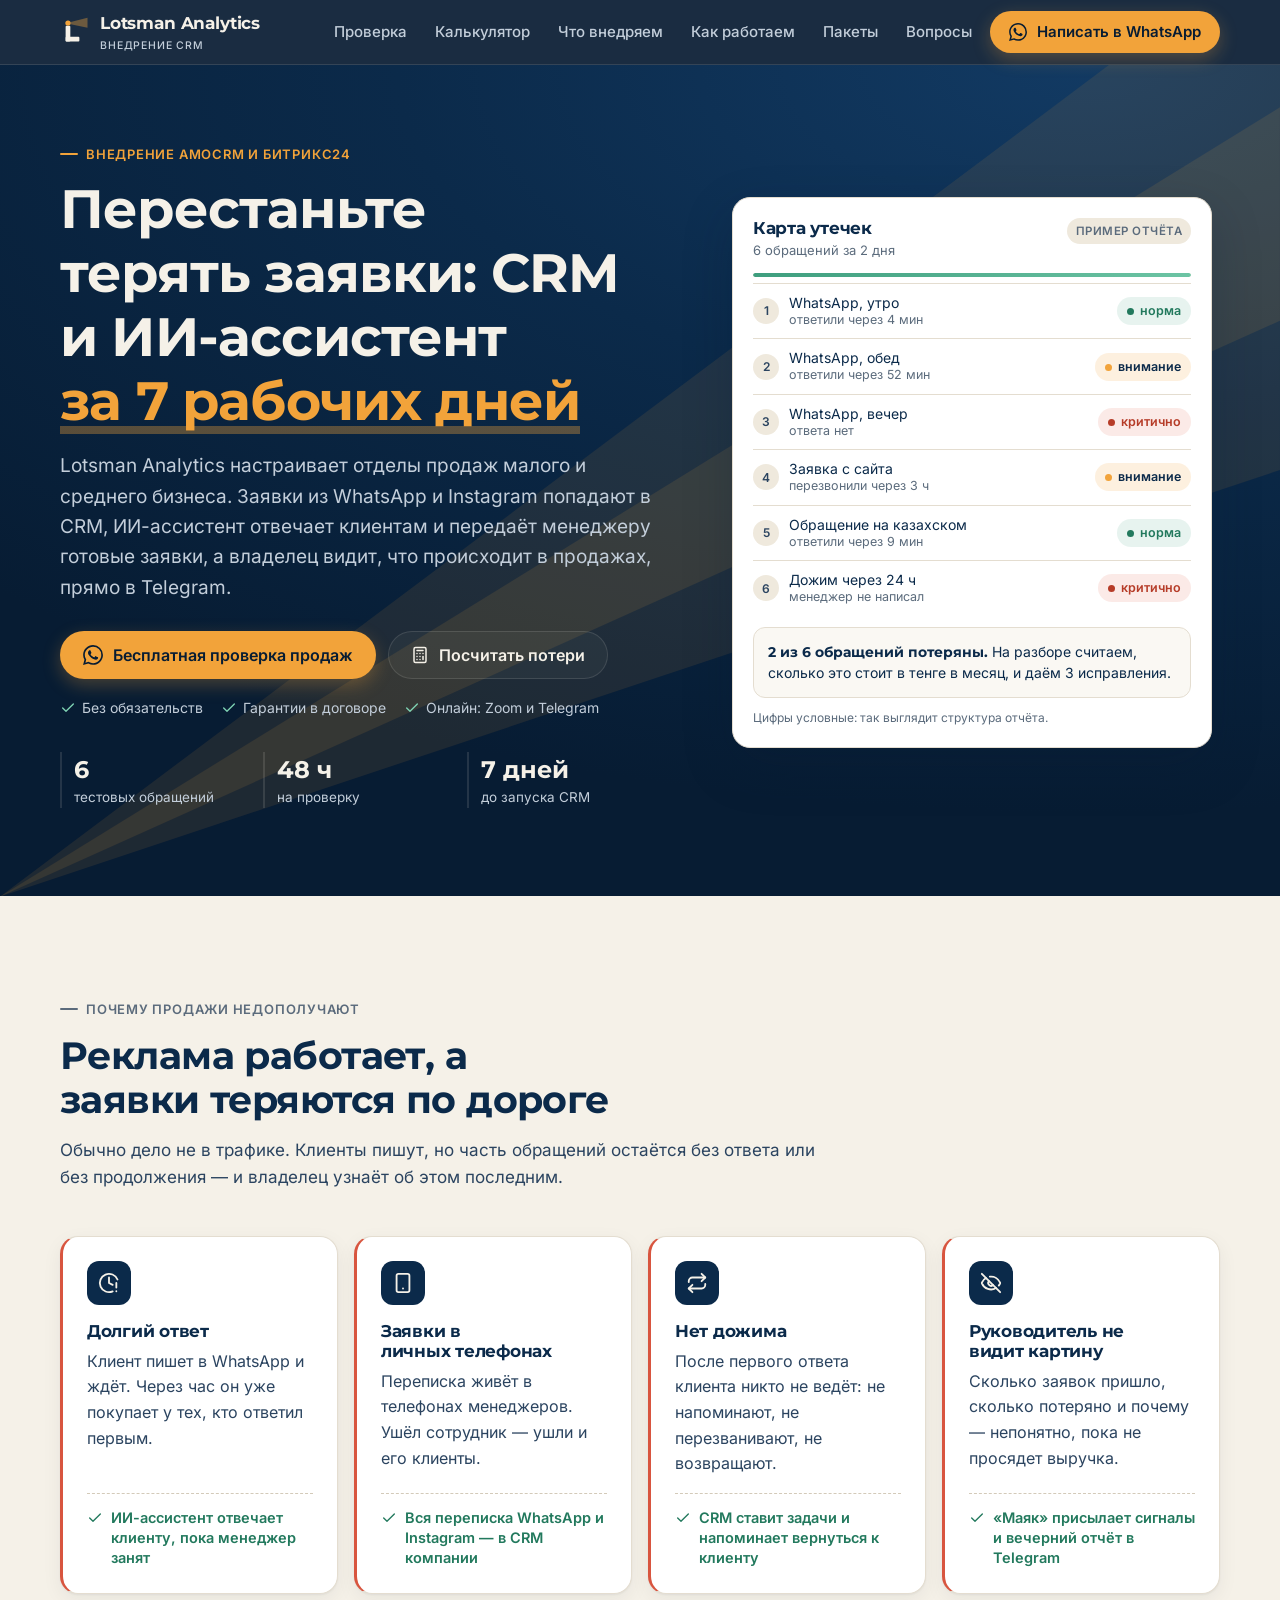
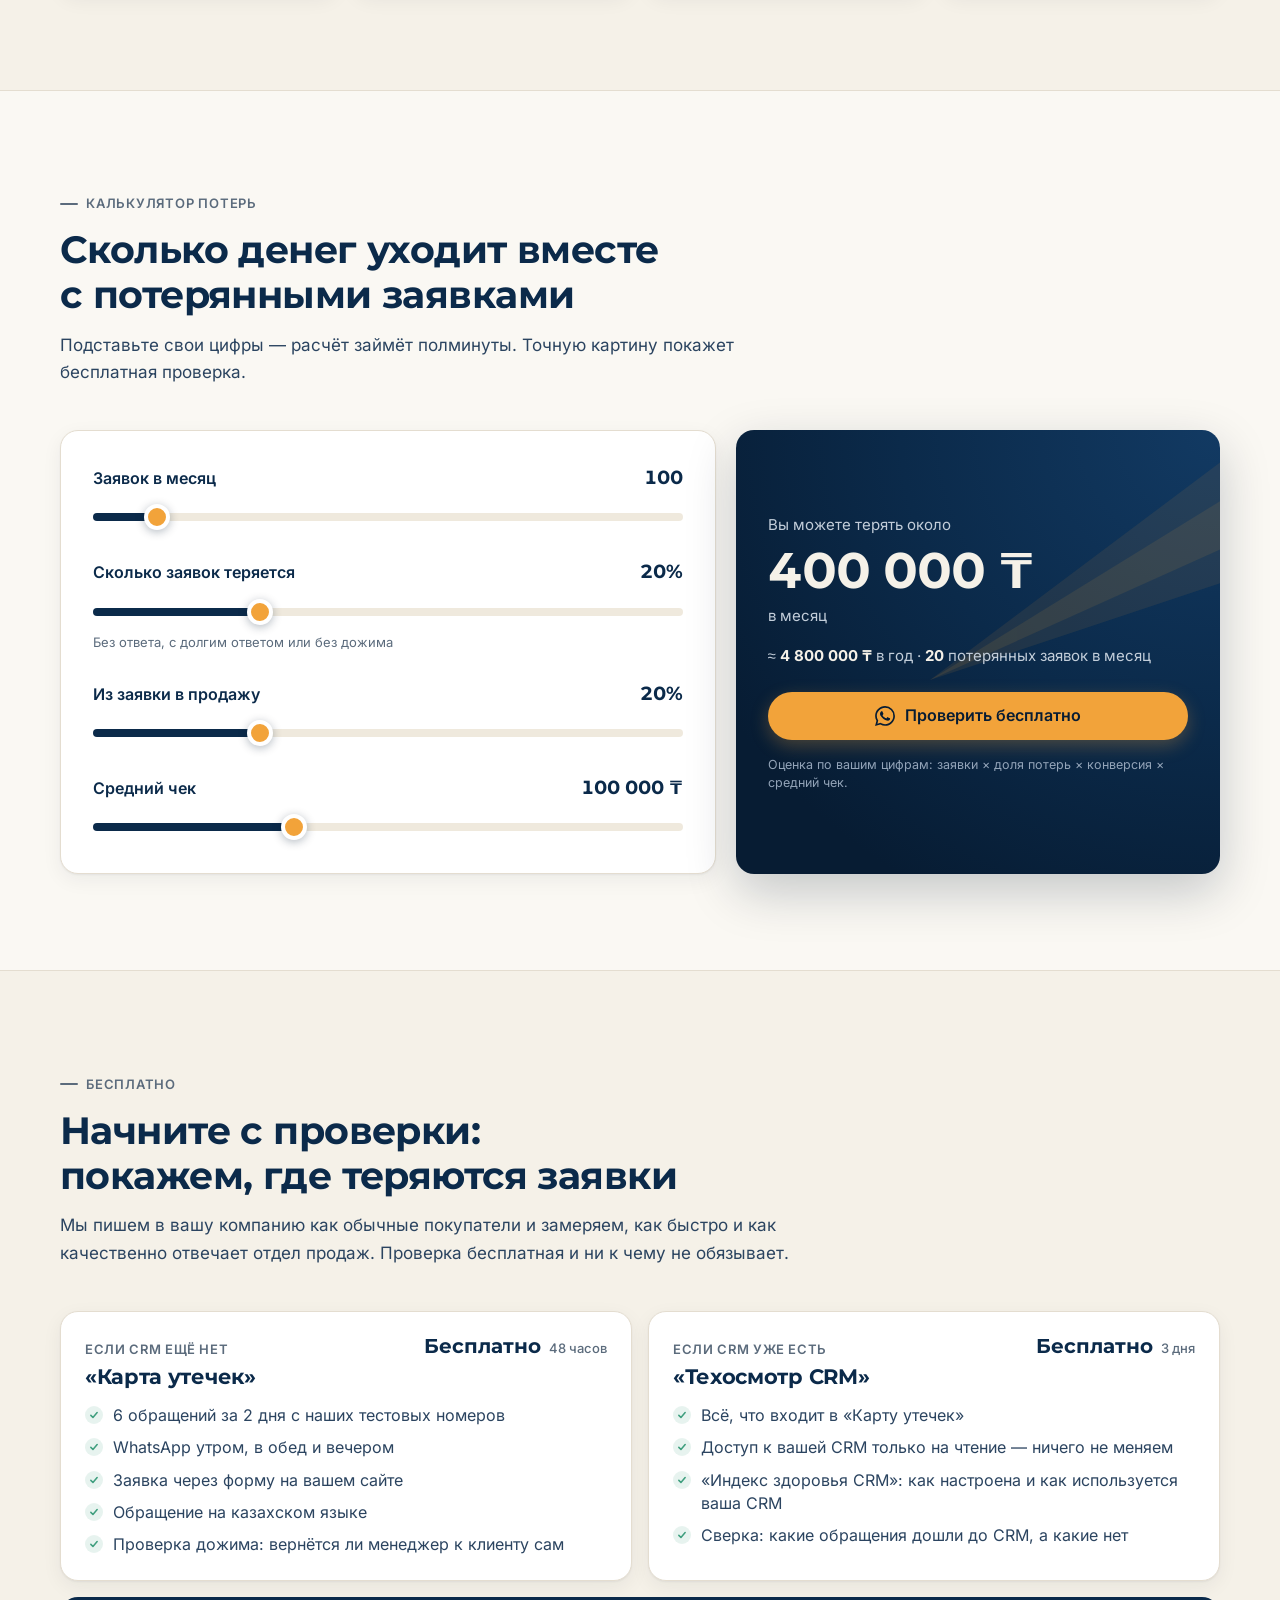
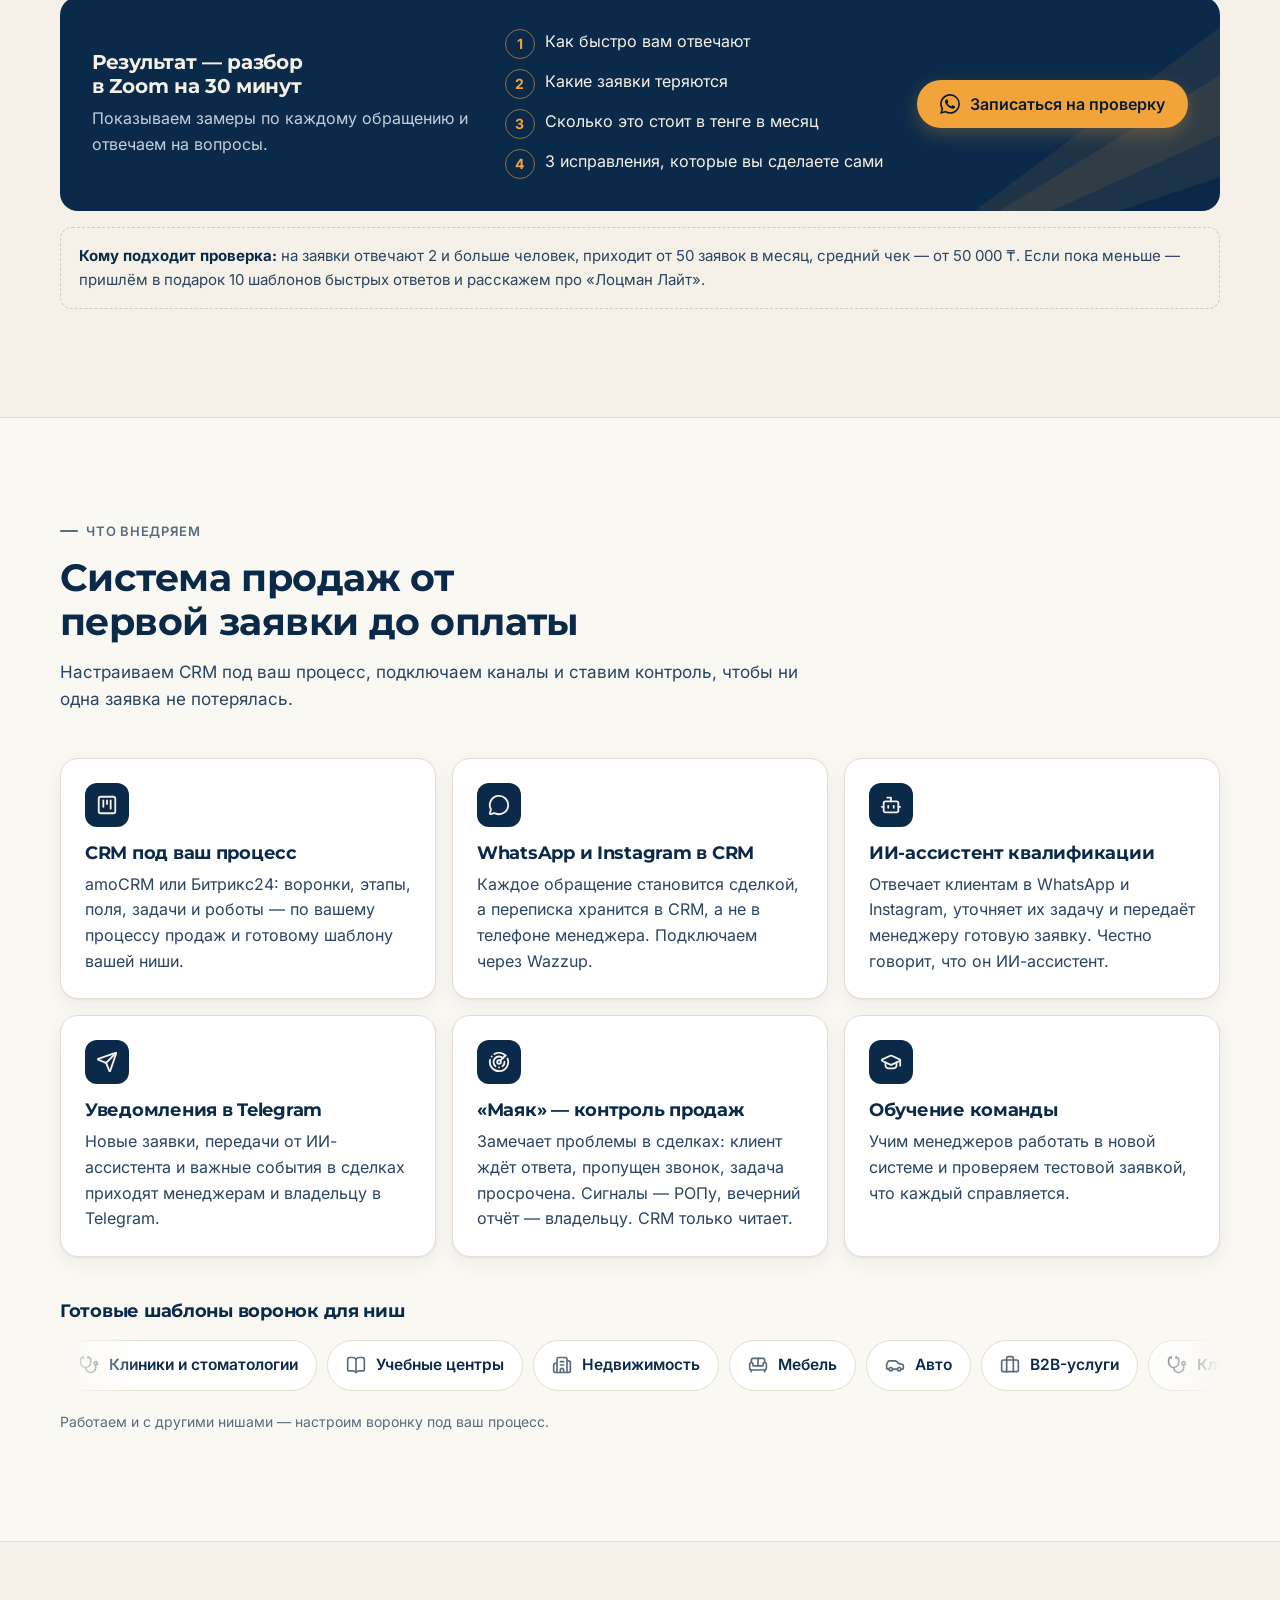
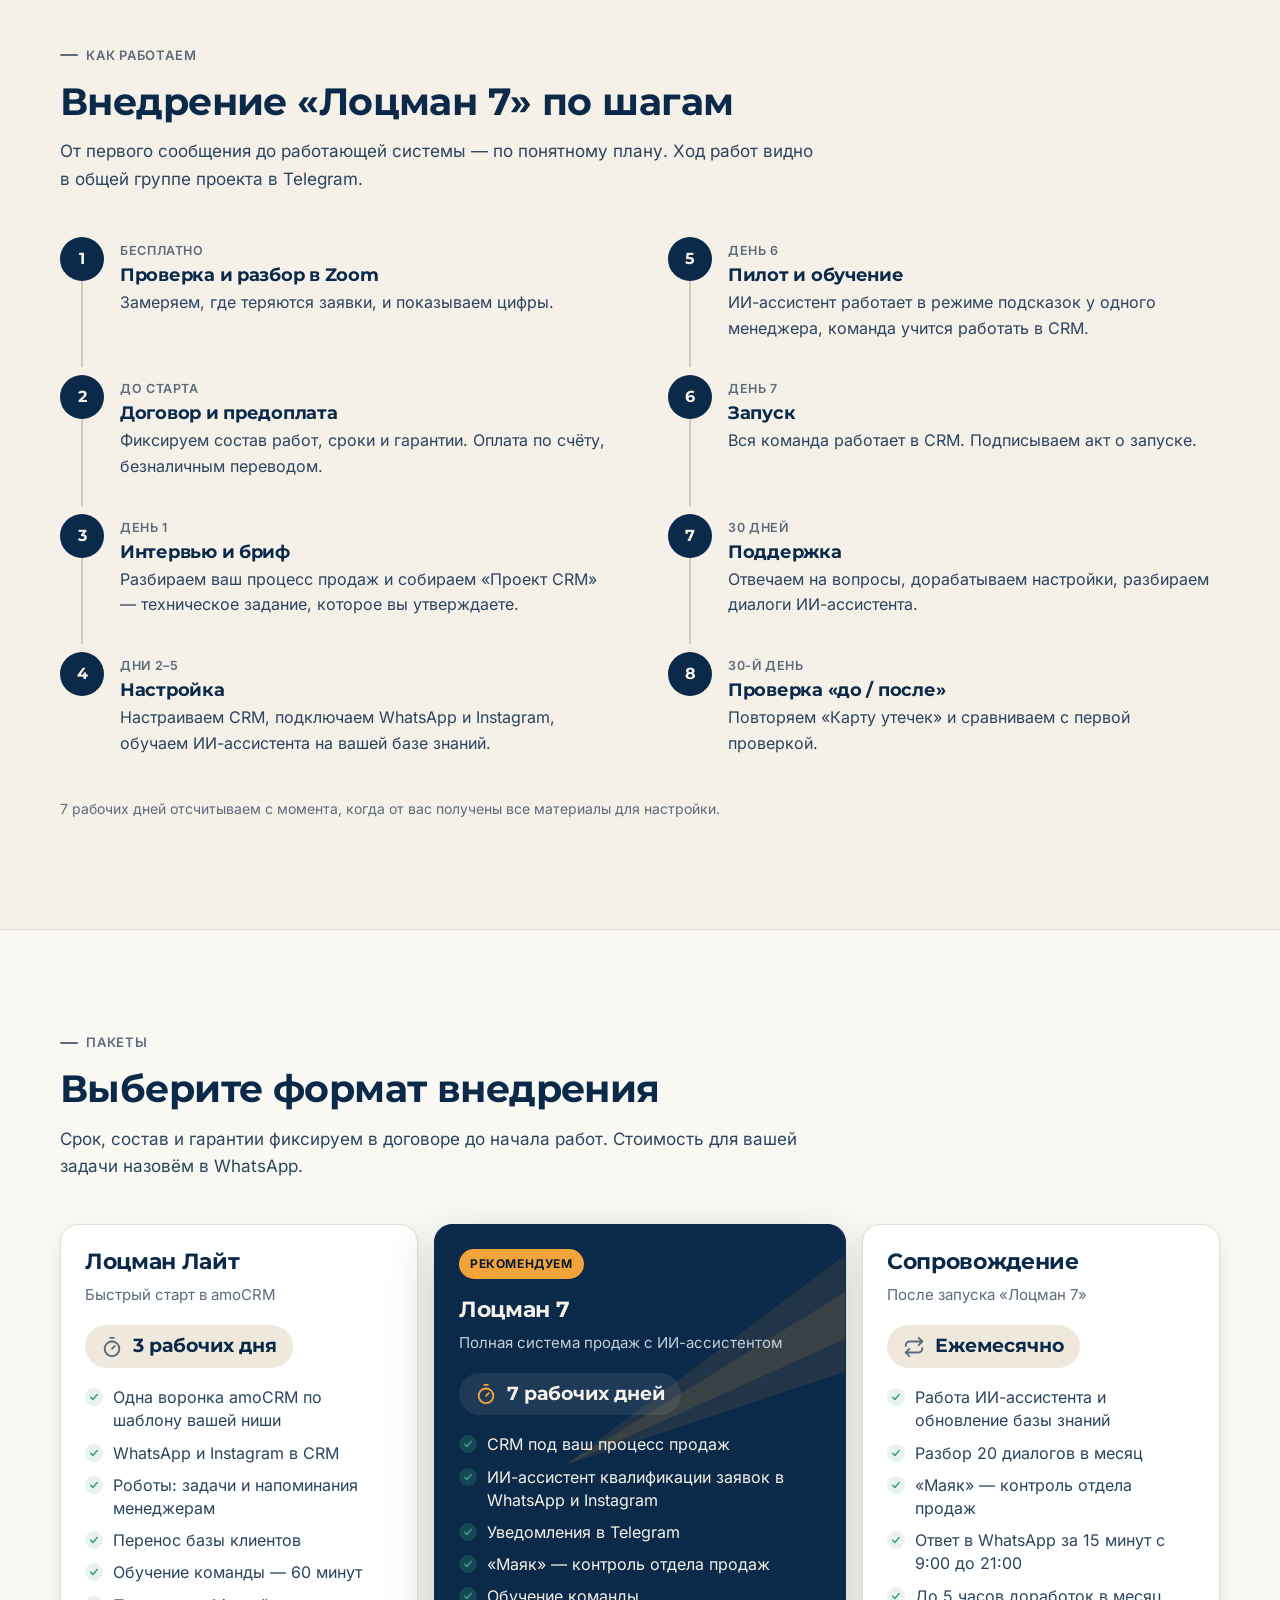
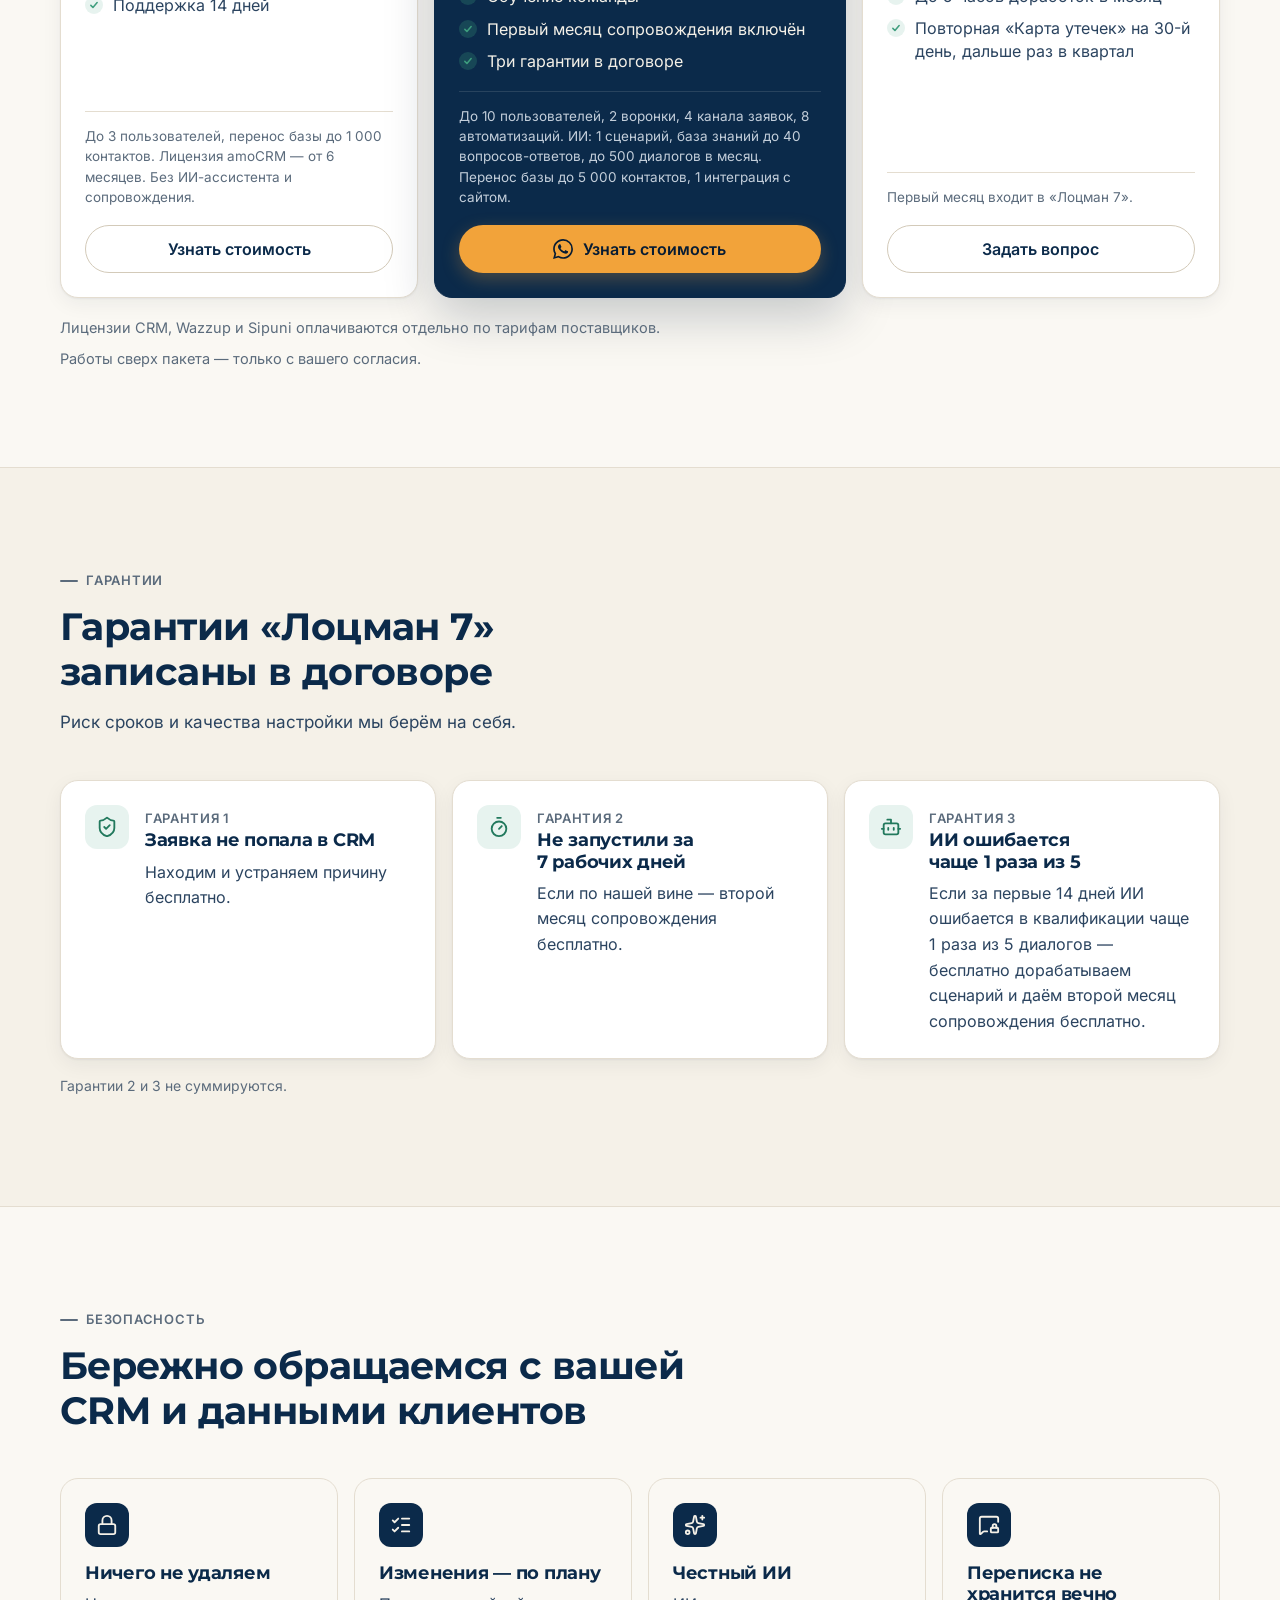
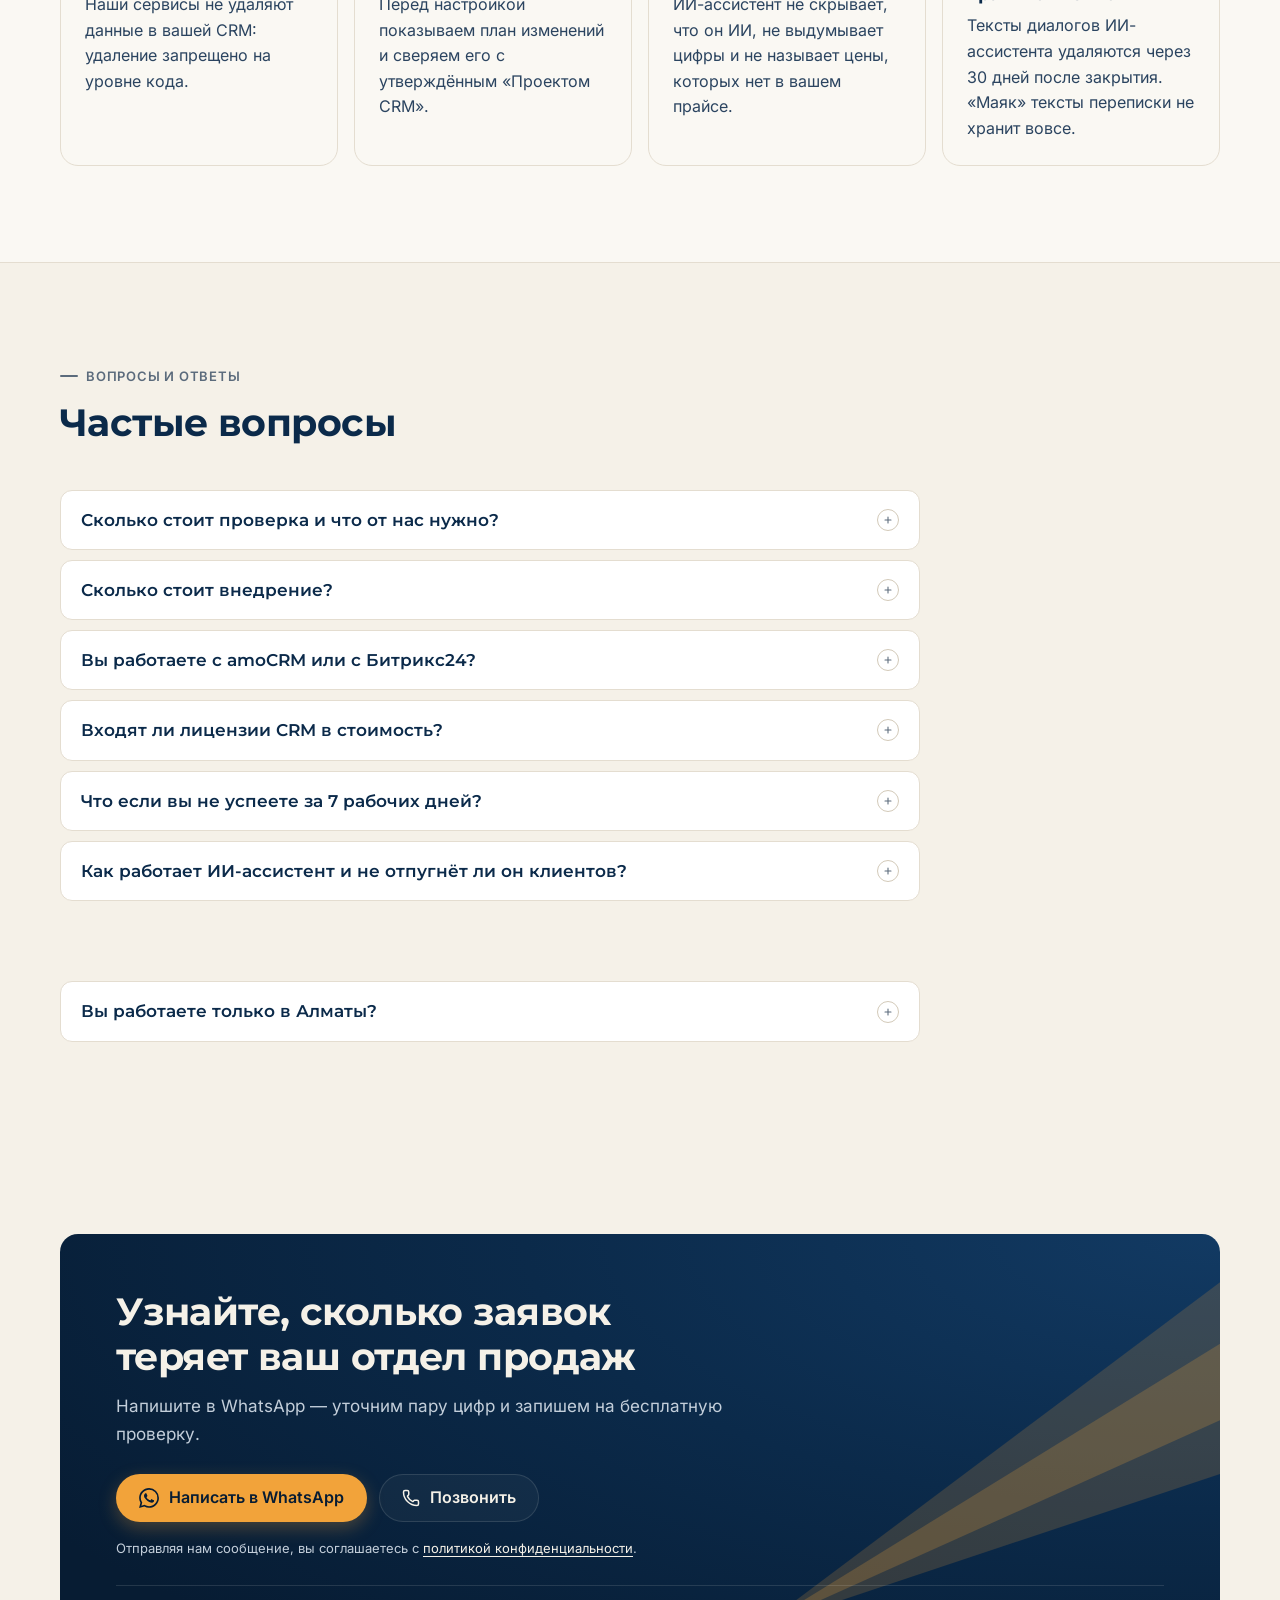
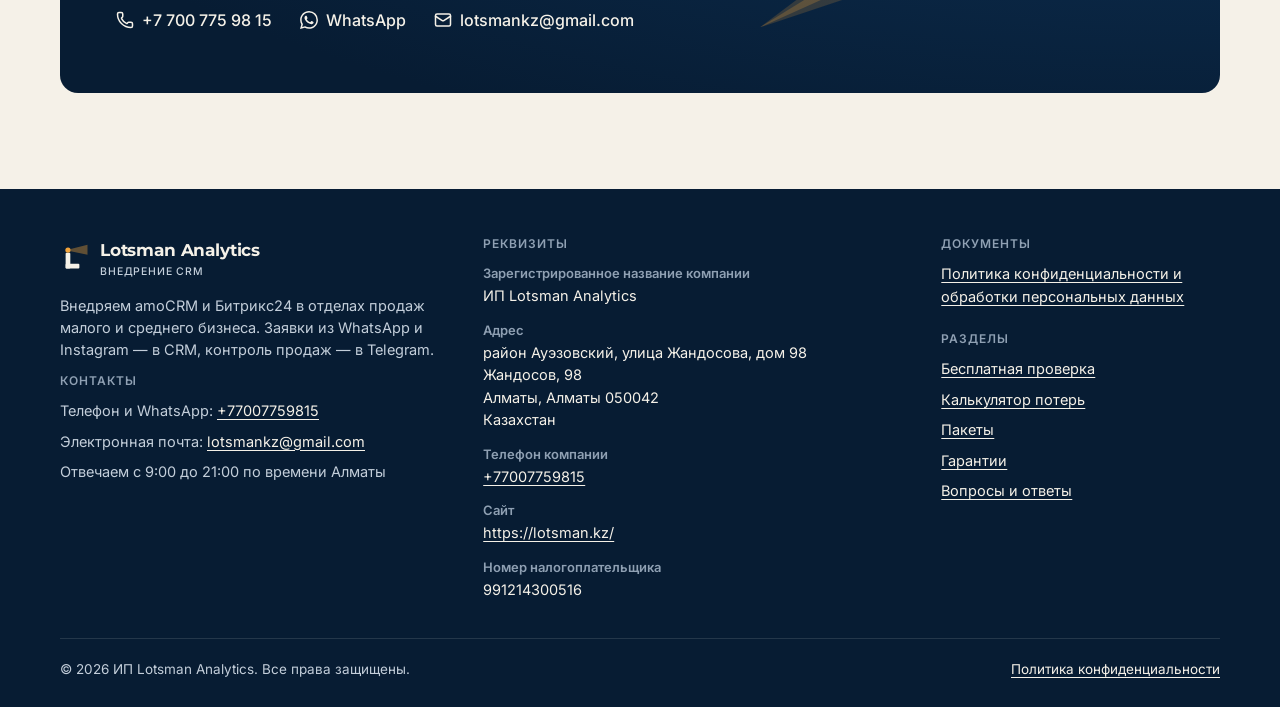
==== commit d53ade75: "Match footer requisites to the updated Meta company details Footer and privacy policy now repeat the" ====
--- a/index.html
+++ b/index.html
@@ -3,7 +3,7 @@
 <head>
   <meta charset="utf-8">
   <meta name="viewport" content="width=device-width, initial-scale=1">
-  <meta name="facebook-domain-verification" content="cef0v7srx49qwy88oz8ga9rfdm6wte" />
+  <meta name="facebook-domain-verification" content="hc2fumu05f0wufdqxdwlqn0479aasx" />
   <title>Lotsman Analytics — внедрение amoCRM и Битрикс24 за 7 рабочих дней</title>
   <meta name="description" content="ИП Lotsman Analytics внедряет amoCRM и Битрикс24 в отделах продаж: заявки из WhatsApp и Instagram в CRM, ИИ-ассистент квалификации, контроль продаж в Telegram. Бесплатная проверка отдела продаж.">
   <meta name="theme-color" content="#071c33">
@@ -21,7 +21,7 @@
   <link rel="apple-touch-icon" href="/apple-touch-icon.png">
   <link rel="preload" href="/assets/fonts/montserrat-cyrillic-wght-normal.woff2" as="font" type="font/woff2" crossorigin>
   <link rel="preload" href="/assets/fonts/inter-cyrillic-wght-normal.woff2" as="font" type="font/woff2" crossorigin>
-  <link rel="stylesheet" href="/assets/styles.css?v=dae5caf65b">
+  <link rel="stylesheet" href="/assets/styles.css?v=1be70932e8">
   <script src="/assets/site.js?v=5cd6d852fa"></script>
   <script type="application/ld+json">
   {
@@ -32,14 +32,14 @@
     "logo": "https://lotsman.kz/favicon.svg",
     "legalName": "ИП Lotsman Analytics",
     "description": "Внедрение amoCRM и Битрикс24 в отделах продаж малого и среднего бизнеса.",
-    "telephone": "+77064203259",
+    "telephone": "+77007759815",
     "email": "lotsmankz@gmail.com",
     "taxID": "991214300516",
     "address": {
       "@type": "PostalAddress",
-      "streetAddress": "Ораз Жандосов көшесі 98",
+      "streetAddress": "район Ауэзовский, улица Жандосова, дом 98, Жандосов, 98",
       "addressLocality": "Алматы",
-      "addressRegion": "Almaty",
+      "addressRegion": "Алматы",
       "postalCode": "050042",
       "addressCountry": "KZ"
     }
@@ -577,11 +577,18 @@
       </div>
       <div>
         <h2>Реквизиты</h2>
-        <ul class="req-lines">
-          <li><span>Наименование:</span> ИП Lotsman Analytics</li>
-          <li><span>Адрес:</span> Ораз Жандосов көшесі 98, Алматы, Almaty 050042, Казахстан</li>
-          <li><span>Телефон:</span> <a href="tel:+77064203259">+77064203259</a></li>
-        </ul>
+        <dl class="req-meta">
+          <dt>Зарегистрированное название компании</dt>
+          <dd>ИП Lotsman Analytics</dd>
+          <dt>Адрес</dt>
+          <dd>район Ауэзовский, улица Жандосова, дом 98<br>Жандосов, 98<br>Алматы, Алматы 050042<br>Казахстан</dd>
+          <dt>Телефон компании</dt>
+          <dd><a href="tel:+77007759815">+77007759815</a></dd>
+          <dt>Сайт</dt>
+          <dd><a href="https://lotsman.kz/">https://lotsman.kz/</a></dd>
+          <dt>Номер налогоплательщика</dt>
+          <dd>991214300516</dd>
+        </dl>
       </div>
       <div>
         <h2>Документы</h2>
--- a/assets/styles.css
+++ b/assets/styles.css
@@ -1307,17 +1307,22 @@
 .footer .brand {
   margin-bottom: 14px;
 }
-.req-lines {
-  list-style: none;
-  display: grid;
-  gap: 10px;
+/* Реквизиты в подвале — подписи и порядок как в бизнес-портфолио Meta. */
+.req-meta {
   margin: 0;
-  padding: 0;
-  color: var(--on-dark);
   overflow-wrap: anywhere;
 }
-.req-lines span {
+.req-meta dt {
   color: #8fa0b3;
+  font-size: 13px;
+  font-weight: 600;
+}
+.req-meta dd {
+  margin: 2px 0 12px;
+  color: var(--on-dark);
+}
+.req-meta dd:last-child {
+  margin-bottom: 0;
 }
 .footer-links {
   list-style: none;
